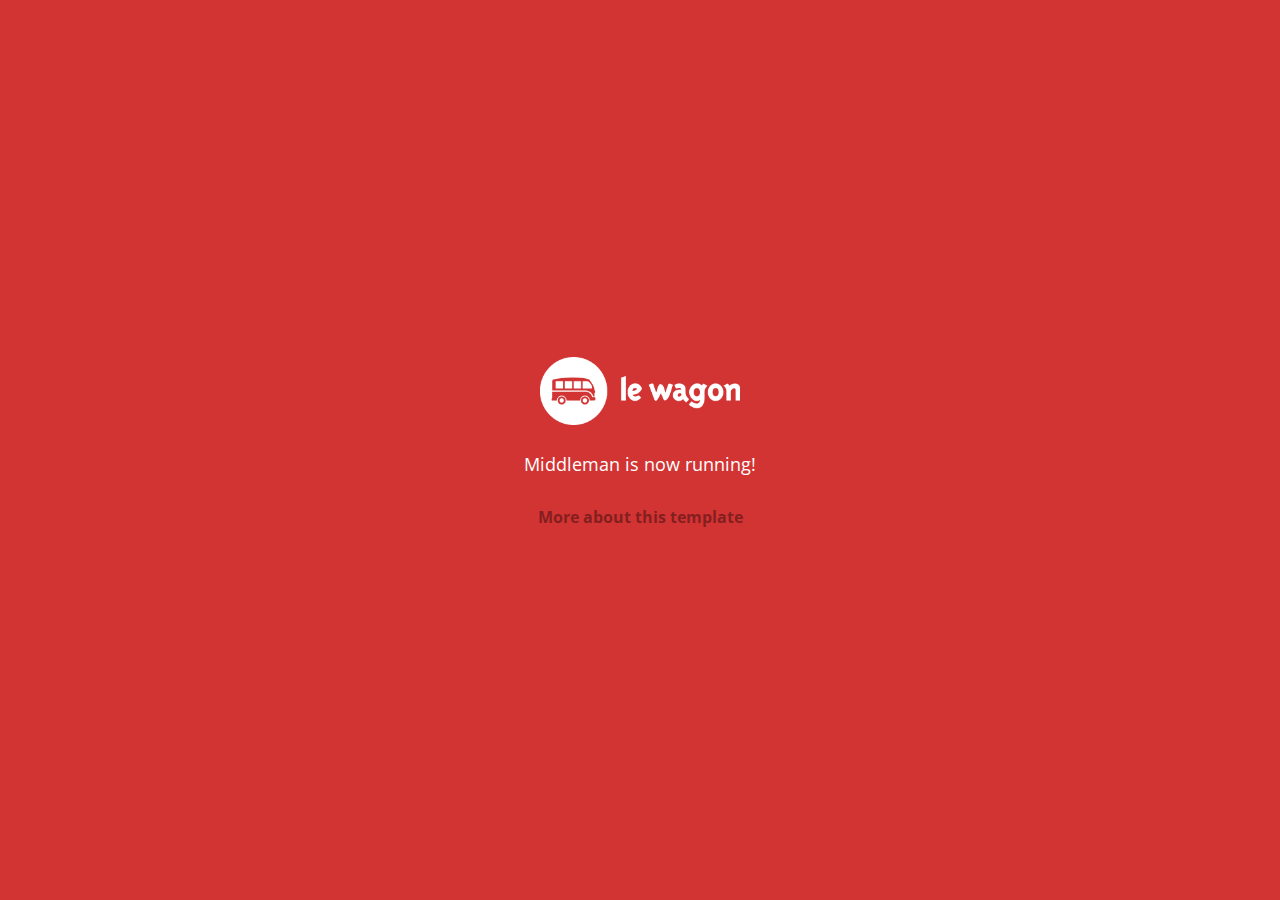
==== index.html @ 1fe657d8 "Automated commit at 2017-10-30 09:53:56 UTC by middleman-deploy 2.0.0-alpha" ====
<!doctype html>
<html>
  <head>
    <meta charset="utf-8">
    <meta http-equiv="x-ua-compatible" content="ie=edge">
    <meta name="viewport"
          content="width=device-width, initial-scale=1, shrink-to-fit=no">
    <!-- Use the title from a page's frontmatter if it has one -->
    <title>Le Wagon - Middleman</title>
    <link href="stylesheets/application-3c48b980.css" rel="stylesheet" />
    <script src="javascripts/application-93de88c9.js"></script>
    <link href="images/favicon-f15af148.png" rel="icon" type="image/png" />
  </head>
  <body>
    <div id="home">
  <div class="home-content">
    <img src="images/logo-acc9c0ec.png" width="200" alt="Logo" />
    <p>
      Middleman is now running!
    </p>
    <p class="about">
      <a href="about.html">More about this template</a>
    </p>
  </div>
</div>

  </body>
</html>
---- stylesheets/application-3c48b980.css ----
@import url("https://fonts.googleapis.com/css?family=Open+Sans:400,300,700|Raleway:400,100,300,700,500");/*!
 * Bootstrap v3.3.7 (http://getbootstrap.com)
 * Copyright 2011-2016 Twitter, Inc.
 * Licensed under MIT (https://github.com/twbs/bootstrap/blob/master/LICENSE)
 *//*! normalize.css v3.0.3 | MIT License | github.com/necolas/normalize.css */html{font-family:sans-serif;-ms-text-size-adjust:100%;-webkit-text-size-adjust:100%}body{margin:0}article,aside,details,figcaption,figure,footer,header,hgroup,main,menu,nav,section,summary{display:block}audio,canvas,progress,video{display:inline-block;vertical-align:baseline}audio:not([controls]){display:none;height:0}[hidden],template{display:none}a{background-color:transparent}a:active,a:hover{outline:0}abbr[title]{border-bottom:1px dotted}b,strong{font-weight:bold}dfn{font-style:italic}h1{font-size:2em;margin:0.67em 0}mark{background:#ff0;color:#000}small{font-size:80%}sub,sup{font-size:75%;line-height:0;position:relative;vertical-align:baseline}sup{top:-0.5em}sub{bottom:-0.25em}img{border:0}svg:not(:root){overflow:hidden}figure{margin:1em 40px}hr{-webkit-box-sizing:content-box;box-sizing:content-box;height:0}pre{overflow:auto}code,kbd,pre,samp{font-family:monospace, monospace;font-size:1em}button,input,optgroup,select,textarea{color:inherit;font:inherit;margin:0}button{overflow:visible}button,select{text-transform:none}button,html input[type="button"],input[type="reset"],input[type="submit"]{-webkit-appearance:button;cursor:pointer}button[disabled],html input[disabled]{cursor:default}button::-moz-focus-inner,input::-moz-focus-inner{border:0;padding:0}input{line-height:normal}input[type="checkbox"],input[type="radio"]{-webkit-box-sizing:border-box;box-sizing:border-box;padding:0}input[type="number"]::-webkit-inner-spin-button,input[type="number"]::-webkit-outer-spin-button{height:auto}input[type="search"]{-webkit-appearance:textfield;-webkit-box-sizing:content-box;box-sizing:content-box}input[type="search"]::-webkit-search-cancel-button,input[type="search"]::-webkit-search-decoration{-webkit-appearance:none}fieldset{border:1px solid #c0c0c0;margin:0 2px;padding:0.35em 0.625em 0.75em}legend{border:0;padding:0}textarea{overflow:auto}optgroup{font-weight:bold}table{border-collapse:collapse;border-spacing:0}td,th{padding:0}/*! Source: https://github.com/h5bp/html5-boilerplate/blob/master/src/css/main.css */@media print{*,*:before,*:after{background:transparent !important;color:#000 !important;-webkit-box-shadow:none !important;box-shadow:none !important;text-shadow:none !important}a,a:visited{text-decoration:underline}a[href]:after{content:" (" attr(href) ")"}abbr[title]:after{content:" (" attr(title) ")"}a[href^="#"]:after,a[href^="javascript:"]:after{content:""}pre,blockquote{border:1px solid #999;page-break-inside:avoid}thead{display:table-header-group}tr,img{page-break-inside:avoid}img{max-width:100% !important}p,h2,h3{orphans:3;widows:3}h2,h3{page-break-after:avoid}.navbar{display:none}.btn>.caret,.dropup>.btn>.caret{border-top-color:#000 !important}.label{border:1px solid #000}.table{border-collapse:collapse !important}.table td,.table th{background-color:#fff !important}.table-bordered th,.table-bordered td{border:1px solid #ddd !important}}@font-face{font-family:'Glyphicons Halflings';src:url("../assets/bootstrap/glyphicons-halflings-regular-86b6f62b.eot");src:url("../assets/bootstrap/glyphicons-halflings-regular-86b6f62b.eot?#iefix") format("embedded-opentype"),url("../assets/bootstrap/glyphicons-halflings-regular-ca35b697.woff2") format("woff2"),url("../assets/bootstrap/glyphicons-halflings-regular-278e49a8.woff") format("woff"),url("../assets/bootstrap/glyphicons-halflings-regular-44bc1850.ttf") format("truetype"),url("../assets/bootstrap/glyphicons-halflings-regular-de51a849.svg#glyphicons_halflingsregular") format("svg")}.glyphicon{position:relative;top:1px;display:inline-block;font-family:'Glyphicons Halflings';font-style:normal;font-weight:normal;line-height:1;-webkit-font-smoothing:antialiased;-moz-osx-font-smoothing:grayscale}.glyphicon-asterisk:before{content:"\002a"}.glyphicon-plus:before{content:"\002b"}.glyphicon-euro:before,.glyphicon-eur:before{content:"\20ac"}.glyphicon-minus:before{content:"\2212"}.glyphicon-cloud:before{content:"\2601"}.glyphicon-envelope:before{content:"\2709"}.glyphicon-pencil:before{content:"\270f"}.glyphicon-glass:before{content:"\e001"}.glyphicon-music:before{content:"\e002"}.glyphicon-search:before{content:"\e003"}.glyphicon-heart:before{content:"\e005"}.glyphicon-star:before{content:"\e006"}.glyphicon-star-empty:before{content:"\e007"}.glyphicon-user:before{content:"\e008"}.glyphicon-film:before{content:"\e009"}.glyphicon-th-large:before{content:"\e010"}.glyphicon-th:before{content:"\e011"}.glyphicon-th-list:before{content:"\e012"}.glyphicon-ok:before{content:"\e013"}.glyphicon-remove:before{content:"\e014"}.glyphicon-zoom-in:before{content:"\e015"}.glyphicon-zoom-out:before{content:"\e016"}.glyphicon-off:before{content:"\e017"}.glyphicon-signal:before{content:"\e018"}.glyphicon-cog:before{content:"\e019"}.glyphicon-trash:before{content:"\e020"}.glyphicon-home:before{content:"\e021"}.glyphicon-file:before{content:"\e022"}.glyphicon-time:before{content:"\e023"}.glyphicon-road:before{content:"\e024"}.glyphicon-download-alt:before{content:"\e025"}.glyphicon-download:before{content:"\e026"}.glyphicon-upload:before{content:"\e027"}.glyphicon-inbox:before{content:"\e028"}.glyphicon-play-circle:before{content:"\e029"}.glyphicon-repeat:before{content:"\e030"}.glyphicon-refresh:before{content:"\e031"}.glyphicon-list-alt:before{content:"\e032"}.glyphicon-lock:before{content:"\e033"}.glyphicon-flag:before{content:"\e034"}.glyphicon-headphones:before{content:"\e035"}.glyphicon-volume-off:before{content:"\e036"}.glyphicon-volume-down:before{content:"\e037"}.glyphicon-volume-up:before{content:"\e038"}.glyphicon-qrcode:before{content:"\e039"}.glyphicon-barcode:before{content:"\e040"}.glyphicon-tag:before{content:"\e041"}.glyphicon-tags:before{content:"\e042"}.glyphicon-book:before{content:"\e043"}.glyphicon-bookmark:before{content:"\e044"}.glyphicon-print:before{content:"\e045"}.glyphicon-camera:before{content:"\e046"}.glyphicon-font:before{content:"\e047"}.glyphicon-bold:before{content:"\e048"}.glyphicon-italic:before{content:"\e049"}.glyphicon-text-height:before{content:"\e050"}.glyphicon-text-width:before{content:"\e051"}.glyphicon-align-left:before{content:"\e052"}.glyphicon-align-center:before{content:"\e053"}.glyphicon-align-right:before{content:"\e054"}.glyphicon-align-justify:before{content:"\e055"}.glyphicon-list:before{content:"\e056"}.glyphicon-indent-left:before{content:"\e057"}.glyphicon-indent-right:before{content:"\e058"}.glyphicon-facetime-video:before{content:"\e059"}.glyphicon-picture:before{content:"\e060"}.glyphicon-map-marker:before{content:"\e062"}.glyphicon-adjust:before{content:"\e063"}.glyphicon-tint:before{content:"\e064"}.glyphicon-edit:before{content:"\e065"}.glyphicon-share:before{content:"\e066"}.glyphicon-check:before{content:"\e067"}.glyphicon-move:before{content:"\e068"}.glyphicon-step-backward:before{content:"\e069"}.glyphicon-fast-backward:before{content:"\e070"}.glyphicon-backward:before{content:"\e071"}.glyphicon-play:before{content:"\e072"}.glyphicon-pause:before{content:"\e073"}.glyphicon-stop:before{content:"\e074"}.glyphicon-forward:before{content:"\e075"}.glyphicon-fast-forward:before{content:"\e076"}.glyphicon-step-forward:before{content:"\e077"}.glyphicon-eject:before{content:"\e078"}.glyphicon-chevron-left:before{content:"\e079"}.glyphicon-chevron-right:before{content:"\e080"}.glyphicon-plus-sign:before{content:"\e081"}.glyphicon-minus-sign:before{content:"\e082"}.glyphicon-remove-sign:before{content:"\e083"}.glyphicon-ok-sign:before{content:"\e084"}.glyphicon-question-sign:before{content:"\e085"}.glyphicon-info-sign:before{content:"\e086"}.glyphicon-screenshot:before{content:"\e087"}.glyphicon-remove-circle:before{content:"\e088"}.glyphicon-ok-circle:before{content:"\e089"}.glyphicon-ban-circle:before{content:"\e090"}.glyphicon-arrow-left:before{content:"\e091"}.glyphicon-arrow-right:before{content:"\e092"}.glyphicon-arrow-up:before{content:"\e093"}.glyphicon-arrow-down:before{content:"\e094"}.glyphicon-share-alt:before{content:"\e095"}.glyphicon-resize-full:before{content:"\e096"}.glyphicon-resize-small:before{content:"\e097"}.glyphicon-exclamation-sign:before{content:"\e101"}.glyphicon-gift:before{content:"\e102"}.glyphicon-leaf:before{content:"\e103"}.glyphicon-fire:before{content:"\e104"}.glyphicon-eye-open:before{content:"\e105"}.glyphicon-eye-close:before{content:"\e106"}.glyphicon-warning-sign:before{content:"\e107"}.glyphicon-plane:before{content:"\e108"}.glyphicon-calendar:before{content:"\e109"}.glyphicon-random:before{content:"\e110"}.glyphicon-comment:before{content:"\e111"}.glyphicon-magnet:before{content:"\e112"}.glyphicon-chevron-up:before{content:"\e113"}.glyphicon-chevron-down:before{content:"\e114"}.glyphicon-retweet:before{content:"\e115"}.glyphicon-shopping-cart:before{content:"\e116"}.glyphicon-folder-close:before{content:"\e117"}.glyphicon-folder-open:before{content:"\e118"}.glyphicon-resize-vertical:before{content:"\e119"}.glyphicon-resize-horizontal:before{content:"\e120"}.glyphicon-hdd:before{content:"\e121"}.glyphicon-bullhorn:before{content:"\e122"}.glyphicon-bell:before{content:"\e123"}.glyphicon-certificate:before{content:"\e124"}.glyphicon-thumbs-up:before{content:"\e125"}.glyphicon-thumbs-down:before{content:"\e126"}.glyphicon-hand-right:before{content:"\e127"}.glyphicon-hand-left:before{content:"\e128"}.glyphicon-hand-up:before{content:"\e129"}.glyphicon-hand-down:before{content:"\e130"}.glyphicon-circle-arrow-right:before{content:"\e131"}.glyphicon-circle-arrow-left:before{content:"\e132"}.glyphicon-circle-arrow-up:before{content:"\e133"}.glyphicon-circle-arrow-down:before{content:"\e134"}.glyphicon-globe:before{content:"\e135"}.glyphicon-wrench:before{content:"\e136"}.glyphicon-tasks:before{content:"\e137"}.glyphicon-filter:before{content:"\e138"}.glyphicon-briefcase:before{content:"\e139"}.glyphicon-fullscreen:before{content:"\e140"}.glyphicon-dashboard:before{content:"\e141"}.glyphicon-paperclip:before{content:"\e142"}.glyphicon-heart-empty:before{content:"\e143"}.glyphicon-link:before{content:"\e144"}.glyphicon-phone:before{content:"\e145"}.glyphicon-pushpin:before{content:"\e146"}.glyphicon-usd:before{content:"\e148"}.glyphicon-gbp:before{content:"\e149"}.glyphicon-sort:before{content:"\e150"}.glyphicon-sort-by-alphabet:before{content:"\e151"}.glyphicon-sort-by-alphabet-alt:before{content:"\e152"}.glyphicon-sort-by-order:before{content:"\e153"}.glyphicon-sort-by-order-alt:before{content:"\e154"}.glyphicon-sort-by-attributes:before{content:"\e155"}.glyphicon-sort-by-attributes-alt:before{content:"\e156"}.glyphicon-unchecked:before{content:"\e157"}.glyphicon-expand:before{content:"\e158"}.glyphicon-collapse-down:before{content:"\e159"}.glyphicon-collapse-up:before{content:"\e160"}.glyphicon-log-in:before{content:"\e161"}.glyphicon-flash:before{content:"\e162"}.glyphicon-log-out:before{content:"\e163"}.glyphicon-new-window:before{content:"\e164"}.glyphicon-record:before{content:"\e165"}.glyphicon-save:before{content:"\e166"}.glyphicon-open:before{content:"\e167"}.glyphicon-saved:before{content:"\e168"}.glyphicon-import:before{content:"\e169"}.glyphicon-export:before{content:"\e170"}.glyphicon-send:before{content:"\e171"}.glyphicon-floppy-disk:before{content:"\e172"}.glyphicon-floppy-saved:before{content:"\e173"}.glyphicon-floppy-remove:before{content:"\e174"}.glyphicon-floppy-save:before{content:"\e175"}.glyphicon-floppy-open:before{content:"\e176"}.glyphicon-credit-card:before{content:"\e177"}.glyphicon-transfer:before{content:"\e178"}.glyphicon-cutlery:before{content:"\e179"}.glyphicon-header:before{content:"\e180"}.glyphicon-compressed:before{content:"\e181"}.glyphicon-earphone:before{content:"\e182"}.glyphicon-phone-alt:before{content:"\e183"}.glyphicon-tower:before{content:"\e184"}.glyphicon-stats:before{content:"\e185"}.glyphicon-sd-video:before{content:"\e186"}.glyphicon-hd-video:before{content:"\e187"}.glyphicon-subtitles:before{content:"\e188"}.glyphicon-sound-stereo:before{content:"\e189"}.glyphicon-sound-dolby:before{content:"\e190"}.glyphicon-sound-5-1:before{content:"\e191"}.glyphicon-sound-6-1:before{content:"\e192"}.glyphicon-sound-7-1:before{content:"\e193"}.glyphicon-copyright-mark:before{content:"\e194"}.glyphicon-registration-mark:before{content:"\e195"}.glyphicon-cloud-download:before{content:"\e197"}.glyphicon-cloud-upload:before{content:"\e198"}.glyphicon-tree-conifer:before{content:"\e199"}.glyphicon-tree-deciduous:before{content:"\e200"}.glyphicon-cd:before{content:"\e201"}.glyphicon-save-file:before{content:"\e202"}.glyphicon-open-file:before{content:"\e203"}.glyphicon-level-up:before{content:"\e204"}.glyphicon-copy:before{content:"\e205"}.glyphicon-paste:before{content:"\e206"}.glyphicon-alert:before{content:"\e209"}.glyphicon-equalizer:before{content:"\e210"}.glyphicon-king:before{content:"\e211"}.glyphicon-queen:before{content:"\e212"}.glyphicon-pawn:before{content:"\e213"}.glyphicon-bishop:before{content:"\e214"}.glyphicon-knight:before{content:"\e215"}.glyphicon-baby-formula:before{content:"\e216"}.glyphicon-tent:before{content:"\26fa"}.glyphicon-blackboard:before{content:"\e218"}.glyphicon-bed:before{content:"\e219"}.glyphicon-apple:before{content:"\f8ff"}.glyphicon-erase:before{content:"\e221"}.glyphicon-hourglass:before{content:"\231b"}.glyphicon-lamp:before{content:"\e223"}.glyphicon-duplicate:before{content:"\e224"}.glyphicon-piggy-bank:before{content:"\e225"}.glyphicon-scissors:before{content:"\e226"}.glyphicon-bitcoin:before{content:"\e227"}.glyphicon-btc:before{content:"\e227"}.glyphicon-xbt:before{content:"\e227"}.glyphicon-yen:before{content:"\00a5"}.glyphicon-jpy:before{content:"\00a5"}.glyphicon-ruble:before{content:"\20bd"}.glyphicon-rub:before{content:"\20bd"}.glyphicon-scale:before{content:"\e230"}.glyphicon-ice-lolly:before{content:"\e231"}.glyphicon-ice-lolly-tasted:before{content:"\e232"}.glyphicon-education:before{content:"\e233"}.glyphicon-option-horizontal:before{content:"\e234"}.glyphicon-option-vertical:before{content:"\e235"}.glyphicon-menu-hamburger:before{content:"\e236"}.glyphicon-modal-window:before{content:"\e237"}.glyphicon-oil:before{content:"\e238"}.glyphicon-grain:before{content:"\e239"}.glyphicon-sunglasses:before{content:"\e240"}.glyphicon-text-size:before{content:"\e241"}.glyphicon-text-color:before{content:"\e242"}.glyphicon-text-background:before{content:"\e243"}.glyphicon-object-align-top:before{content:"\e244"}.glyphicon-object-align-bottom:before{content:"\e245"}.glyphicon-object-align-horizontal:before{content:"\e246"}.glyphicon-object-align-left:before{content:"\e247"}.glyphicon-object-align-vertical:before{content:"\e248"}.glyphicon-object-align-right:before{content:"\e249"}.glyphicon-triangle-right:before{content:"\e250"}.glyphicon-triangle-left:before{content:"\e251"}.glyphicon-triangle-bottom:before{content:"\e252"}.glyphicon-triangle-top:before{content:"\e253"}.glyphicon-console:before{content:"\e254"}.glyphicon-superscript:before{content:"\e255"}.glyphicon-subscript:before{content:"\e256"}.glyphicon-menu-left:before{content:"\e257"}.glyphicon-menu-right:before{content:"\e258"}.glyphicon-menu-down:before{content:"\e259"}.glyphicon-menu-up:before{content:"\e260"}*{-webkit-box-sizing:border-box;box-sizing:border-box}*:before,*:after{-webkit-box-sizing:border-box;box-sizing:border-box}html{font-size:10px;-webkit-tap-highlight-color:transparent}body{font-family:"Open Sans", "Helvetica", "sans-serif";font-size:18px;line-height:1.42857143;color:#333333;background-color:#F4F4F4}input,button,select,textarea{font-family:inherit;font-size:inherit;line-height:inherit}a{color:#469AE0;text-decoration:none}a:hover,a:focus{color:#1f74ba;text-decoration:underline}a:focus{outline:5px auto -webkit-focus-ring-color;outline-offset:-2px}figure{margin:0}img{vertical-align:middle}.img-responsive{display:block;max-width:100%;height:auto}.img-rounded{border-radius:2px}.img-thumbnail{padding:4px;line-height:1.42857143;background-color:#F4F4F4;border:1px solid #ddd;border-radius:2px;-webkit-transition:all 0.2s ease-in-out;transition:all 0.2s ease-in-out;display:inline-block;max-width:100%;height:auto}.img-circle{border-radius:50%}hr{margin-top:25px;margin-bottom:25px;border:0;border-top:1px solid #eeeeee}.sr-only{position:absolute;width:1px;height:1px;margin:-1px;padding:0;overflow:hidden;clip:rect(0, 0, 0, 0);border:0}.sr-only-focusable:active,.sr-only-focusable:focus{position:static;width:auto;height:auto;margin:0;overflow:visible;clip:auto}[role="button"]{cursor:pointer}h1,h2,h3,h4,h5,h6,.h1,.h2,.h3,.h4,.h5,.h6{font-family:"Raleway", "Helvetica", "sans-serif";font-weight:500;line-height:1.1;color:inherit}h1 small,h1 .small,h2 small,h2 .small,h3 small,h3 .small,h4 small,h4 .small,h5 small,h5 .small,h6 small,h6 .small,.h1 small,.h1 .small,.h2 small,.h2 .small,.h3 small,.h3 .small,.h4 small,.h4 .small,.h5 small,.h5 .small,.h6 small,.h6 .small{font-weight:normal;line-height:1;color:#777777}h1,.h1,h2,.h2,h3,.h3{margin-top:25px;margin-bottom:12.5px}h1 small,h1 .small,.h1 small,.h1 .small,h2 small,h2 .small,.h2 small,.h2 .small,h3 small,h3 .small,.h3 small,.h3 .small{font-size:65%}h4,.h4,h5,.h5,h6,.h6{margin-top:12.5px;margin-bottom:12.5px}h4 small,h4 .small,.h4 small,.h4 .small,h5 small,h5 .small,.h5 small,.h5 .small,h6 small,h6 .small,.h6 small,.h6 .small{font-size:75%}h1,.h1{font-size:46px}h2,.h2{font-size:38px}h3,.h3{font-size:31px}h4,.h4{font-size:23px}h5,.h5{font-size:18px}h6,.h6{font-size:16px}p{margin:0 0 12.5px}.lead{margin-bottom:25px;font-size:20px;font-weight:300;line-height:1.4}@media (min-width: 768px){.lead{font-size:27px}}small,.small{font-size:88%}mark,.mark{background-color:#fcf8e3;padding:.2em}.text-left{text-align:left}.text-right{text-align:right}.text-center{text-align:center}.text-justify{text-align:justify}.text-nowrap{white-space:nowrap}.text-lowercase{text-transform:lowercase}.text-uppercase,.initialism{text-transform:uppercase}.text-capitalize{text-transform:capitalize}.text-muted{color:#777777}.text-primary{color:#469AE0}a.text-primary:hover,a.text-primary:focus{color:#2381d0}.text-success{color:#3c763d}a.text-success:hover,a.text-success:focus{color:#2b542c}.text-info{color:#31708f}a.text-info:hover,a.text-info:focus{color:#245269}.text-warning{color:#8a6d3b}a.text-warning:hover,a.text-warning:focus{color:#66512c}.text-danger{color:#a94442}a.text-danger:hover,a.text-danger:focus{color:#843534}.bg-primary{color:#fff}.bg-primary{background-color:#469AE0}a.bg-primary:hover,a.bg-primary:focus{background-color:#2381d0}.bg-success{background-color:#dff0d8}a.bg-success:hover,a.bg-success:focus{background-color:#c1e2b3}.bg-info{background-color:#d9edf7}a.bg-info:hover,a.bg-info:focus{background-color:#afd9ee}.bg-warning{background-color:#fcf8e3}a.bg-warning:hover,a.bg-warning:focus{background-color:#f7ecb5}.bg-danger{background-color:#f2dede}a.bg-danger:hover,a.bg-danger:focus{background-color:#e4b9b9}.page-header{padding-bottom:11.5px;margin:50px 0 25px;border-bottom:1px solid #eeeeee}ul,ol{margin-top:0;margin-bottom:12.5px}ul ul,ul ol,ol ul,ol ol{margin-bottom:0}.list-unstyled{padding-left:0;list-style:none}.list-inline{padding-left:0;list-style:none;margin-left:-5px}.list-inline>li{display:inline-block;padding-left:5px;padding-right:5px}dl{margin-top:0;margin-bottom:25px}dt,dd{line-height:1.42857143}dt{font-weight:bold}dd{margin-left:0}.dl-horizontal dd:before,.dl-horizontal dd:after{content:" ";display:table}.dl-horizontal dd:after{clear:both}@media (min-width: 768px){.dl-horizontal dt{float:left;width:160px;clear:left;text-align:right;overflow:hidden;text-overflow:ellipsis;white-space:nowrap}.dl-horizontal dd{margin-left:180px}}abbr[title],abbr[data-original-title]{cursor:help;border-bottom:1px dotted #777777}.initialism{font-size:90%}blockquote{padding:12.5px 25px;margin:0 0 25px;font-size:22.5px;border-left:5px solid #eeeeee}blockquote p:last-child,blockquote ul:last-child,blockquote ol:last-child{margin-bottom:0}blockquote footer,blockquote small,blockquote .small{display:block;font-size:80%;line-height:1.42857143;color:#777777}blockquote footer:before,blockquote small:before,blockquote .small:before{content:'\2014 \00A0'}.blockquote-reverse,blockquote.pull-right{padding-right:15px;padding-left:0;border-right:5px solid #eeeeee;border-left:0;text-align:right}.blockquote-reverse footer:before,.blockquote-reverse small:before,.blockquote-reverse .small:before,blockquote.pull-right footer:before,blockquote.pull-right small:before,blockquote.pull-right .small:before{content:''}.blockquote-reverse footer:after,.blockquote-reverse small:after,.blockquote-reverse .small:after,blockquote.pull-right footer:after,blockquote.pull-right small:after,blockquote.pull-right .small:after{content:'\00A0 \2014'}address{margin-bottom:25px;font-style:normal;line-height:1.42857143}code,kbd,pre,samp{font-family:Menlo, Monaco, Consolas, "Courier New", monospace}code{padding:2px 4px;font-size:90%;color:#c7254e;background-color:#f9f2f4;border-radius:2px}kbd{padding:2px 4px;font-size:90%;color:#fff;background-color:#333;border-radius:2px;-webkit-box-shadow:inset 0 -1px 0 rgba(0,0,0,0.25);box-shadow:inset 0 -1px 0 rgba(0,0,0,0.25)}kbd kbd{padding:0;font-size:100%;font-weight:bold;-webkit-box-shadow:none;box-shadow:none}pre{display:block;padding:12px;margin:0 0 12.5px;font-size:17px;line-height:1.42857143;word-break:break-all;word-wrap:break-word;color:#333333;background-color:#f5f5f5;border:1px solid #ccc;border-radius:2px}pre code{padding:0;font-size:inherit;color:inherit;white-space:pre-wrap;background-color:transparent;border-radius:0}.pre-scrollable{max-height:340px;overflow-y:scroll}.container{margin-right:auto;margin-left:auto;padding-left:15px;padding-right:15px}.container:before,.container:after{content:" ";display:table}.container:after{clear:both}@media (min-width: 768px){.container{width:750px}}@media (min-width: 992px){.container{width:970px}}@media (min-width: 1200px){.container{width:1170px}}.container-fluid{margin-right:auto;margin-left:auto;padding-left:15px;padding-right:15px}.container-fluid:before,.container-fluid:after{content:" ";display:table}.container-fluid:after{clear:both}.row{margin-left:-15px;margin-right:-15px}.row:before,.row:after{content:" ";display:table}.row:after{clear:both}.col-xs-1,.col-sm-1,.col-md-1,.col-lg-1,.col-xs-2,.col-sm-2,.col-md-2,.col-lg-2,.col-xs-3,.col-sm-3,.col-md-3,.col-lg-3,.col-xs-4,.col-sm-4,.col-md-4,.col-lg-4,.col-xs-5,.col-sm-5,.col-md-5,.col-lg-5,.col-xs-6,.col-sm-6,.col-md-6,.col-lg-6,.col-xs-7,.col-sm-7,.col-md-7,.col-lg-7,.col-xs-8,.col-sm-8,.col-md-8,.col-lg-8,.col-xs-9,.col-sm-9,.col-md-9,.col-lg-9,.col-xs-10,.col-sm-10,.col-md-10,.col-lg-10,.col-xs-11,.col-sm-11,.col-md-11,.col-lg-11,.col-xs-12,.col-sm-12,.col-md-12,.col-lg-12{position:relative;min-height:1px;padding-left:15px;padding-right:15px}.col-xs-1,.col-xs-2,.col-xs-3,.col-xs-4,.col-xs-5,.col-xs-6,.col-xs-7,.col-xs-8,.col-xs-9,.col-xs-10,.col-xs-11,.col-xs-12{float:left}.col-xs-1{width:8.33333333%}.col-xs-2{width:16.66666667%}.col-xs-3{width:25%}.col-xs-4{width:33.33333333%}.col-xs-5{width:41.66666667%}.col-xs-6{width:50%}.col-xs-7{width:58.33333333%}.col-xs-8{width:66.66666667%}.col-xs-9{width:75%}.col-xs-10{width:83.33333333%}.col-xs-11{width:91.66666667%}.col-xs-12{width:100%}.col-xs-pull-0{right:auto}.col-xs-pull-1{right:8.33333333%}.col-xs-pull-2{right:16.66666667%}.col-xs-pull-3{right:25%}.col-xs-pull-4{right:33.33333333%}.col-xs-pull-5{right:41.66666667%}.col-xs-pull-6{right:50%}.col-xs-pull-7{right:58.33333333%}.col-xs-pull-8{right:66.66666667%}.col-xs-pull-9{right:75%}.col-xs-pull-10{right:83.33333333%}.col-xs-pull-11{right:91.66666667%}.col-xs-pull-12{right:100%}.col-xs-push-0{left:auto}.col-xs-push-1{left:8.33333333%}.col-xs-push-2{left:16.66666667%}.col-xs-push-3{left:25%}.col-xs-push-4{left:33.33333333%}.col-xs-push-5{left:41.66666667%}.col-xs-push-6{left:50%}.col-xs-push-7{left:58.33333333%}.col-xs-push-8{left:66.66666667%}.col-xs-push-9{left:75%}.col-xs-push-10{left:83.33333333%}.col-xs-push-11{left:91.66666667%}.col-xs-push-12{left:100%}.col-xs-offset-0{margin-left:0%}.col-xs-offset-1{margin-left:8.33333333%}.col-xs-offset-2{margin-left:16.66666667%}.col-xs-offset-3{margin-left:25%}.col-xs-offset-4{margin-left:33.33333333%}.col-xs-offset-5{margin-left:41.66666667%}.col-xs-offset-6{margin-left:50%}.col-xs-offset-7{margin-left:58.33333333%}.col-xs-offset-8{margin-left:66.66666667%}.col-xs-offset-9{margin-left:75%}.col-xs-offset-10{margin-left:83.33333333%}.col-xs-offset-11{margin-left:91.66666667%}.col-xs-offset-12{margin-left:100%}@media (min-width: 768px){.col-sm-1,.col-sm-2,.col-sm-3,.col-sm-4,.col-sm-5,.col-sm-6,.col-sm-7,.col-sm-8,.col-sm-9,.col-sm-10,.col-sm-11,.col-sm-12{float:left}.col-sm-1{width:8.33333333%}.col-sm-2{width:16.66666667%}.col-sm-3{width:25%}.col-sm-4{width:33.33333333%}.col-sm-5{width:41.66666667%}.col-sm-6{width:50%}.col-sm-7{width:58.33333333%}.col-sm-8{width:66.66666667%}.col-sm-9{width:75%}.col-sm-10{width:83.33333333%}.col-sm-11{width:91.66666667%}.col-sm-12{width:100%}.col-sm-pull-0{right:auto}.col-sm-pull-1{right:8.33333333%}.col-sm-pull-2{right:16.66666667%}.col-sm-pull-3{right:25%}.col-sm-pull-4{right:33.33333333%}.col-sm-pull-5{right:41.66666667%}.col-sm-pull-6{right:50%}.col-sm-pull-7{right:58.33333333%}.col-sm-pull-8{right:66.66666667%}.col-sm-pull-9{right:75%}.col-sm-pull-10{right:83.33333333%}.col-sm-pull-11{right:91.66666667%}.col-sm-pull-12{right:100%}.col-sm-push-0{left:auto}.col-sm-push-1{left:8.33333333%}.col-sm-push-2{left:16.66666667%}.col-sm-push-3{left:25%}.col-sm-push-4{left:33.33333333%}.col-sm-push-5{left:41.66666667%}.col-sm-push-6{left:50%}.col-sm-push-7{left:58.33333333%}.col-sm-push-8{left:66.66666667%}.col-sm-push-9{left:75%}.col-sm-push-10{left:83.33333333%}.col-sm-push-11{left:91.66666667%}.col-sm-push-12{left:100%}.col-sm-offset-0{margin-left:0%}.col-sm-offset-1{margin-left:8.33333333%}.col-sm-offset-2{margin-left:16.66666667%}.col-sm-offset-3{margin-left:25%}.col-sm-offset-4{margin-left:33.33333333%}.col-sm-offset-5{margin-left:41.66666667%}.col-sm-offset-6{margin-left:50%}.col-sm-offset-7{margin-left:58.33333333%}.col-sm-offset-8{margin-left:66.66666667%}.col-sm-offset-9{margin-left:75%}.col-sm-offset-10{margin-left:83.33333333%}.col-sm-offset-11{margin-left:91.66666667%}.col-sm-offset-12{margin-left:100%}}@media (min-width: 992px){.col-md-1,.col-md-2,.col-md-3,.col-md-4,.col-md-5,.col-md-6,.col-md-7,.col-md-8,.col-md-9,.col-md-10,.col-md-11,.col-md-12{float:left}.col-md-1{width:8.33333333%}.col-md-2{width:16.66666667%}.col-md-3{width:25%}.col-md-4{width:33.33333333%}.col-md-5{width:41.66666667%}.col-md-6{width:50%}.col-md-7{width:58.33333333%}.col-md-8{width:66.66666667%}.col-md-9{width:75%}.col-md-10{width:83.33333333%}.col-md-11{width:91.66666667%}.col-md-12{width:100%}.col-md-pull-0{right:auto}.col-md-pull-1{right:8.33333333%}.col-md-pull-2{right:16.66666667%}.col-md-pull-3{right:25%}.col-md-pull-4{right:33.33333333%}.col-md-pull-5{right:41.66666667%}.col-md-pull-6{right:50%}.col-md-pull-7{right:58.33333333%}.col-md-pull-8{right:66.66666667%}.col-md-pull-9{right:75%}.col-md-pull-10{right:83.33333333%}.col-md-pull-11{right:91.66666667%}.col-md-pull-12{right:100%}.col-md-push-0{left:auto}.col-md-push-1{left:8.33333333%}.col-md-push-2{left:16.66666667%}.col-md-push-3{left:25%}.col-md-push-4{left:33.33333333%}.col-md-push-5{left:41.66666667%}.col-md-push-6{left:50%}.col-md-push-7{left:58.33333333%}.col-md-push-8{left:66.66666667%}.col-md-push-9{left:75%}.col-md-push-10{left:83.33333333%}.col-md-push-11{left:91.66666667%}.col-md-push-12{left:100%}.col-md-offset-0{margin-left:0%}.col-md-offset-1{margin-left:8.33333333%}.col-md-offset-2{margin-left:16.66666667%}.col-md-offset-3{margin-left:25%}.col-md-offset-4{margin-left:33.33333333%}.col-md-offset-5{margin-left:41.66666667%}.col-md-offset-6{margin-left:50%}.col-md-offset-7{margin-left:58.33333333%}.col-md-offset-8{margin-left:66.66666667%}.col-md-offset-9{margin-left:75%}.col-md-offset-10{margin-left:83.33333333%}.col-md-offset-11{margin-left:91.66666667%}.col-md-offset-12{margin-left:100%}}@media (min-width: 1200px){.col-lg-1,.col-lg-2,.col-lg-3,.col-lg-4,.col-lg-5,.col-lg-6,.col-lg-7,.col-lg-8,.col-lg-9,.col-lg-10,.col-lg-11,.col-lg-12{float:left}.col-lg-1{width:8.33333333%}.col-lg-2{width:16.66666667%}.col-lg-3{width:25%}.col-lg-4{width:33.33333333%}.col-lg-5{width:41.66666667%}.col-lg-6{width:50%}.col-lg-7{width:58.33333333%}.col-lg-8{width:66.66666667%}.col-lg-9{width:75%}.col-lg-10{width:83.33333333%}.col-lg-11{width:91.66666667%}.col-lg-12{width:100%}.col-lg-pull-0{right:auto}.col-lg-pull-1{right:8.33333333%}.col-lg-pull-2{right:16.66666667%}.col-lg-pull-3{right:25%}.col-lg-pull-4{right:33.33333333%}.col-lg-pull-5{right:41.66666667%}.col-lg-pull-6{right:50%}.col-lg-pull-7{right:58.33333333%}.col-lg-pull-8{right:66.66666667%}.col-lg-pull-9{right:75%}.col-lg-pull-10{right:83.33333333%}.col-lg-pull-11{right:91.66666667%}.col-lg-pull-12{right:100%}.col-lg-push-0{left:auto}.col-lg-push-1{left:8.33333333%}.col-lg-push-2{left:16.66666667%}.col-lg-push-3{left:25%}.col-lg-push-4{left:33.33333333%}.col-lg-push-5{left:41.66666667%}.col-lg-push-6{left:50%}.col-lg-push-7{left:58.33333333%}.col-lg-push-8{left:66.66666667%}.col-lg-push-9{left:75%}.col-lg-push-10{left:83.33333333%}.col-lg-push-11{left:91.66666667%}.col-lg-push-12{left:100%}.col-lg-offset-0{margin-left:0%}.col-lg-offset-1{margin-left:8.33333333%}.col-lg-offset-2{margin-left:16.66666667%}.col-lg-offset-3{margin-left:25%}.col-lg-offset-4{margin-left:33.33333333%}.col-lg-offset-5{margin-left:41.66666667%}.col-lg-offset-6{margin-left:50%}.col-lg-offset-7{margin-left:58.33333333%}.col-lg-offset-8{margin-left:66.66666667%}.col-lg-offset-9{margin-left:75%}.col-lg-offset-10{margin-left:83.33333333%}.col-lg-offset-11{margin-left:91.66666667%}.col-lg-offset-12{margin-left:100%}}table{background-color:transparent}caption{padding-top:8px;padding-bottom:8px;color:#777777;text-align:left}th{text-align:left}.table{width:100%;max-width:100%;margin-bottom:25px}.table>thead>tr>th,.table>thead>tr>td,.table>tbody>tr>th,.table>tbody>tr>td,.table>tfoot>tr>th,.table>tfoot>tr>td{padding:8px;line-height:1.42857143;vertical-align:top;border-top:1px solid #ddd}.table>thead>tr>th{vertical-align:bottom;border-bottom:2px solid #ddd}.table>caption+thead>tr:first-child>th,.table>caption+thead>tr:first-child>td,.table>colgroup+thead>tr:first-child>th,.table>colgroup+thead>tr:first-child>td,.table>thead:first-child>tr:first-child>th,.table>thead:first-child>tr:first-child>td{border-top:0}.table>tbody+tbody{border-top:2px solid #ddd}.table .table{background-color:#F4F4F4}.table-condensed>thead>tr>th,.table-condensed>thead>tr>td,.table-condensed>tbody>tr>th,.table-condensed>tbody>tr>td,.table-condensed>tfoot>tr>th,.table-condensed>tfoot>tr>td{padding:5px}.table-bordered{border:1px solid #ddd}.table-bordered>thead>tr>th,.table-bordered>thead>tr>td,.table-bordered>tbody>tr>th,.table-bordered>tbody>tr>td,.table-bordered>tfoot>tr>th,.table-bordered>tfoot>tr>td{border:1px solid #ddd}.table-bordered>thead>tr>th,.table-bordered>thead>tr>td{border-bottom-width:2px}.table-striped>tbody>tr:nth-of-type(odd){background-color:#f9f9f9}.table-hover>tbody>tr:hover{background-color:#f5f5f5}table col[class*="col-"]{position:static;float:none;display:table-column}table td[class*="col-"],table th[class*="col-"]{position:static;float:none;display:table-cell}.table>thead>tr>td.active,.table>thead>tr>th.active,.table>thead>tr.active>td,.table>thead>tr.active>th,.table>tbody>tr>td.active,.table>tbody>tr>th.active,.table>tbody>tr.active>td,.table>tbody>tr.active>th,.table>tfoot>tr>td.active,.table>tfoot>tr>th.active,.table>tfoot>tr.active>td,.table>tfoot>tr.active>th{background-color:#f5f5f5}.table-hover>tbody>tr>td.active:hover,.table-hover>tbody>tr>th.active:hover,.table-hover>tbody>tr.active:hover>td,.table-hover>tbody>tr:hover>.active,.table-hover>tbody>tr.active:hover>th{background-color:#e8e8e8}.table>thead>tr>td.success,.table>thead>tr>th.success,.table>thead>tr.success>td,.table>thead>tr.success>th,.table>tbody>tr>td.success,.table>tbody>tr>th.success,.table>tbody>tr.success>td,.table>tbody>tr.success>th,.table>tfoot>tr>td.success,.table>tfoot>tr>th.success,.table>tfoot>tr.success>td,.table>tfoot>tr.success>th{background-color:#dff0d8}.table-hover>tbody>tr>td.success:hover,.table-hover>tbody>tr>th.success:hover,.table-hover>tbody>tr.success:hover>td,.table-hover>tbody>tr:hover>.success,.table-hover>tbody>tr.success:hover>th{background-color:#d0e9c6}.table>thead>tr>td.info,.table>thead>tr>th.info,.table>thead>tr.info>td,.table>thead>tr.info>th,.table>tbody>tr>td.info,.table>tbody>tr>th.info,.table>tbody>tr.info>td,.table>tbody>tr.info>th,.table>tfoot>tr>td.info,.table>tfoot>tr>th.info,.table>tfoot>tr.info>td,.table>tfoot>tr.info>th{background-color:#d9edf7}.table-hover>tbody>tr>td.info:hover,.table-hover>tbody>tr>th.info:hover,.table-hover>tbody>tr.info:hover>td,.table-hover>tbody>tr:hover>.info,.table-hover>tbody>tr.info:hover>th{background-color:#c4e3f3}.table>thead>tr>td.warning,.table>thead>tr>th.warning,.table>thead>tr.warning>td,.table>thead>tr.warning>th,.table>tbody>tr>td.warning,.table>tbody>tr>th.warning,.table>tbody>tr.warning>td,.table>tbody>tr.warning>th,.table>tfoot>tr>td.warning,.table>tfoot>tr>th.warning,.table>tfoot>tr.warning>td,.table>tfoot>tr.warning>th{background-color:#fcf8e3}.table-hover>tbody>tr>td.warning:hover,.table-hover>tbody>tr>th.warning:hover,.table-hover>tbody>tr.warning:hover>td,.table-hover>tbody>tr:hover>.warning,.table-hover>tbody>tr.warning:hover>th{background-color:#faf2cc}.table>thead>tr>td.danger,.table>thead>tr>th.danger,.table>thead>tr.danger>td,.table>thead>tr.danger>th,.table>tbody>tr>td.danger,.table>tbody>tr>th.danger,.table>tbody>tr.danger>td,.table>tbody>tr.danger>th,.table>tfoot>tr>td.danger,.table>tfoot>tr>th.danger,.table>tfoot>tr.danger>td,.table>tfoot>tr.danger>th{background-color:#f2dede}.table-hover>tbody>tr>td.danger:hover,.table-hover>tbody>tr>th.danger:hover,.table-hover>tbody>tr.danger:hover>td,.table-hover>tbody>tr:hover>.danger,.table-hover>tbody>tr.danger:hover>th{background-color:#ebcccc}.table-responsive{overflow-x:auto;min-height:0.01%}@media screen and (max-width: 767px){.table-responsive{width:100%;margin-bottom:18.75px;overflow-y:hidden;-ms-overflow-style:-ms-autohiding-scrollbar;border:1px solid #ddd}.table-responsive>.table{margin-bottom:0}.table-responsive>.table>thead>tr>th,.table-responsive>.table>thead>tr>td,.table-responsive>.table>tbody>tr>th,.table-responsive>.table>tbody>tr>td,.table-responsive>.table>tfoot>tr>th,.table-responsive>.table>tfoot>tr>td{white-space:nowrap}.table-responsive>.table-bordered{border:0}.table-responsive>.table-bordered>thead>tr>th:first-child,.table-responsive>.table-bordered>thead>tr>td:first-child,.table-responsive>.table-bordered>tbody>tr>th:first-child,.table-responsive>.table-bordered>tbody>tr>td:first-child,.table-responsive>.table-bordered>tfoot>tr>th:first-child,.table-responsive>.table-bordered>tfoot>tr>td:first-child{border-left:0}.table-responsive>.table-bordered>thead>tr>th:last-child,.table-responsive>.table-bordered>thead>tr>td:last-child,.table-responsive>.table-bordered>tbody>tr>th:last-child,.table-responsive>.table-bordered>tbody>tr>td:last-child,.table-responsive>.table-bordered>tfoot>tr>th:last-child,.table-responsive>.table-bordered>tfoot>tr>td:last-child{border-right:0}.table-responsive>.table-bordered>tbody>tr:last-child>th,.table-responsive>.table-bordered>tbody>tr:last-child>td,.table-responsive>.table-bordered>tfoot>tr:last-child>th,.table-responsive>.table-bordered>tfoot>tr:last-child>td{border-bottom:0}}fieldset{padding:0;margin:0;border:0;min-width:0}legend{display:block;width:100%;padding:0;margin-bottom:25px;font-size:27px;line-height:inherit;color:#333333;border:0;border-bottom:1px solid #e5e5e5}label{display:inline-block;max-width:100%;margin-bottom:5px;font-weight:bold}input[type="search"]{-webkit-box-sizing:border-box;box-sizing:border-box}input[type="radio"],input[type="checkbox"]{margin:4px 0 0;margin-top:1px \9;line-height:normal}input[type="file"]{display:block}input[type="range"]{display:block;width:100%}select[multiple],select[size]{height:auto}input[type="file"]:focus,input[type="radio"]:focus,input[type="checkbox"]:focus{outline:5px auto -webkit-focus-ring-color;outline-offset:-2px}output{display:block;padding-top:7px;font-size:18px;line-height:1.42857143;color:#000000}.form-control{display:block;width:100%;height:39px;padding:6px 12px;font-size:18px;line-height:1.42857143;color:#000000;background-color:#fff;background-image:none;border:1px solid #ccc;border-radius:2px;-webkit-box-shadow:inset 0 1px 1px rgba(0,0,0,0.075);box-shadow:inset 0 1px 1px rgba(0,0,0,0.075);-webkit-transition:border-color ease-in-out 0.15s, box-shadow ease-in-out 0.15s;-webkit-transition:border-color ease-in-out 0.15s, -webkit-box-shadow ease-in-out 0.15s;transition:border-color ease-in-out 0.15s, -webkit-box-shadow ease-in-out 0.15s;transition:border-color ease-in-out 0.15s, box-shadow ease-in-out 0.15s;transition:border-color ease-in-out 0.15s, box-shadow ease-in-out 0.15s, -webkit-box-shadow ease-in-out 0.15s}.form-control:focus{border-color:#66afe9;outline:0;-webkit-box-shadow:inset 0 1px 1px rgba(0,0,0,0.075),0 0 8px rgba(102,175,233,0.6);box-shadow:inset 0 1px 1px rgba(0,0,0,0.075),0 0 8px rgba(102,175,233,0.6)}.form-control::-moz-placeholder{color:#999;opacity:1}.form-control:-ms-input-placeholder{color:#999}.form-control::-webkit-input-placeholder{color:#999}.form-control::-ms-expand{border:0;background-color:transparent}.form-control[disabled],.form-control[readonly],fieldset[disabled] .form-control{background-color:#eeeeee;opacity:1}.form-control[disabled],fieldset[disabled] .form-control{cursor:not-allowed}textarea.form-control{height:auto}input[type="search"]{-webkit-appearance:none}@media screen and (-webkit-min-device-pixel-ratio: 0){input[type="date"].form-control,input[type="time"].form-control,input[type="datetime-local"].form-control,input[type="month"].form-control{line-height:39px}input[type="date"].input-sm,.input-group-sm>input[type="date"].form-control,.input-group-sm>input[type="date"].input-group-addon,.input-group-sm>.input-group-btn>input[type="date"].btn,.input-group-sm input[type="date"],input[type="time"].input-sm,.input-group-sm>input[type="time"].form-control,.input-group-sm>input[type="time"].input-group-addon,.input-group-sm>.input-group-btn>input[type="time"].btn,.input-group-sm input[type="time"],input[type="datetime-local"].input-sm,.input-group-sm>input[type="datetime-local"].form-control,.input-group-sm>input[type="datetime-local"].input-group-addon,.input-group-sm>.input-group-btn>input[type="datetime-local"].btn,.input-group-sm input[type="datetime-local"],input[type="month"].input-sm,.input-group-sm>input[type="month"].form-control,.input-group-sm>input[type="month"].input-group-addon,.input-group-sm>.input-group-btn>input[type="month"].btn,.input-group-sm input[type="month"]{line-height:36px}input[type="date"].input-lg,.input-group-lg>input[type="date"].form-control,.input-group-lg>input[type="date"].input-group-addon,.input-group-lg>.input-group-btn>input[type="date"].btn,.input-group-lg input[type="date"],input[type="time"].input-lg,.input-group-lg>input[type="time"].form-control,.input-group-lg>input[type="time"].input-group-addon,.input-group-lg>.input-group-btn>input[type="time"].btn,.input-group-lg input[type="time"],input[type="datetime-local"].input-lg,.input-group-lg>input[type="datetime-local"].form-control,.input-group-lg>input[type="datetime-local"].input-group-addon,.input-group-lg>.input-group-btn>input[type="datetime-local"].btn,.input-group-lg input[type="datetime-local"],input[type="month"].input-lg,.input-group-lg>input[type="month"].form-control,.input-group-lg>input[type="month"].input-group-addon,.input-group-lg>.input-group-btn>input[type="month"].btn,.input-group-lg input[type="month"]{line-height:53px}}.form-group{margin-bottom:15px}.radio,.checkbox{position:relative;display:block;margin-top:10px;margin-bottom:10px}.radio label,.checkbox label{min-height:25px;padding-left:20px;margin-bottom:0;font-weight:normal;cursor:pointer}.radio input[type="radio"],.radio-inline input[type="radio"],.checkbox input[type="checkbox"],.checkbox-inline input[type="checkbox"]{position:absolute;margin-left:-20px;margin-top:4px \9}.radio+.radio,.checkbox+.checkbox{margin-top:-5px}.radio-inline,.checkbox-inline{position:relative;display:inline-block;padding-left:20px;margin-bottom:0;vertical-align:middle;font-weight:normal;cursor:pointer}.radio-inline+.radio-inline,.checkbox-inline+.checkbox-inline{margin-top:0;margin-left:10px}input[type="radio"][disabled],input[type="radio"].disabled,fieldset[disabled] input[type="radio"],input[type="checkbox"][disabled],input[type="checkbox"].disabled,fieldset[disabled] input[type="checkbox"]{cursor:not-allowed}.radio-inline.disabled,fieldset[disabled] .radio-inline,.checkbox-inline.disabled,fieldset[disabled] .checkbox-inline{cursor:not-allowed}.radio.disabled label,fieldset[disabled] .radio label,.checkbox.disabled label,fieldset[disabled] .checkbox label{cursor:not-allowed}.form-control-static{padding-top:7px;padding-bottom:7px;margin-bottom:0;min-height:43px}.form-control-static.input-lg,.input-group-lg>.form-control-static.form-control,.input-group-lg>.form-control-static.input-group-addon,.input-group-lg>.input-group-btn>.form-control-static.btn,.form-control-static.input-sm,.input-group-sm>.form-control-static.form-control,.input-group-sm>.form-control-static.input-group-addon,.input-group-sm>.input-group-btn>.form-control-static.btn{padding-left:0;padding-right:0}.input-sm,.input-group-sm>.form-control,.input-group-sm>.input-group-addon,.input-group-sm>.input-group-btn>.btn{height:36px;padding:5px 10px;font-size:16px;line-height:1.5;border-radius:2px}select.input-sm,.input-group-sm>select.form-control,.input-group-sm>select.input-group-addon,.input-group-sm>.input-group-btn>select.btn{height:36px;line-height:36px}textarea.input-sm,.input-group-sm>textarea.form-control,.input-group-sm>textarea.input-group-addon,.input-group-sm>.input-group-btn>textarea.btn,select[multiple].input-sm,.input-group-sm>select[multiple].form-control,.input-group-sm>select[multiple].input-group-addon,.input-group-sm>.input-group-btn>select[multiple].btn{height:auto}.form-group-sm .form-control{height:36px;padding:5px 10px;font-size:16px;line-height:1.5;border-radius:2px}.form-group-sm select.form-control{height:36px;line-height:36px}.form-group-sm textarea.form-control,.form-group-sm select[multiple].form-control{height:auto}.form-group-sm .form-control-static{height:36px;min-height:41px;padding:6px 10px;font-size:16px;line-height:1.5}.input-lg,.input-group-lg>.form-control,.input-group-lg>.input-group-addon,.input-group-lg>.input-group-btn>.btn{height:53px;padding:10px 16px;font-size:23px;line-height:1.3333333;border-radius:2px}select.input-lg,.input-group-lg>select.form-control,.input-group-lg>select.input-group-addon,.input-group-lg>.input-group-btn>select.btn{height:53px;line-height:53px}textarea.input-lg,.input-group-lg>textarea.form-control,.input-group-lg>textarea.input-group-addon,.input-group-lg>.input-group-btn>textarea.btn,select[multiple].input-lg,.input-group-lg>select[multiple].form-control,.input-group-lg>select[multiple].input-group-addon,.input-group-lg>.input-group-btn>select[multiple].btn{height:auto}.form-group-lg .form-control{height:53px;padding:10px 16px;font-size:23px;line-height:1.3333333;border-radius:2px}.form-group-lg select.form-control{height:53px;line-height:53px}.form-group-lg textarea.form-control,.form-group-lg select[multiple].form-control{height:auto}.form-group-lg .form-control-static{height:53px;min-height:48px;padding:11px 16px;font-size:23px;line-height:1.3333333}.has-feedback{position:relative}.has-feedback .form-control{padding-right:48.75px}.form-control-feedback{position:absolute;top:0;right:0;z-index:2;display:block;width:39px;height:39px;line-height:39px;text-align:center;pointer-events:none}.input-lg+.form-control-feedback,.input-group-lg>.form-control+.form-control-feedback,.input-group-lg>.input-group-addon+.form-control-feedback,.input-group-lg>.input-group-btn>.btn+.form-control-feedback,.input-group-lg+.form-control-feedback,.form-group-lg .form-control+.form-control-feedback{width:53px;height:53px;line-height:53px}.input-sm+.form-control-feedback,.input-group-sm>.form-control+.form-control-feedback,.input-group-sm>.input-group-addon+.form-control-feedback,.input-group-sm>.input-group-btn>.btn+.form-control-feedback,.input-group-sm+.form-control-feedback,.form-group-sm .form-control+.form-control-feedback{width:36px;height:36px;line-height:36px}.has-success .help-block,.has-success .control-label,.has-success .radio,.has-success .checkbox,.has-success .radio-inline,.has-success .checkbox-inline,.has-success.radio label,.has-success.checkbox label,.has-success.radio-inline label,.has-success.checkbox-inline label{color:#3c763d}.has-success .form-control{border-color:#3c763d;-webkit-box-shadow:inset 0 1px 1px rgba(0,0,0,0.075);box-shadow:inset 0 1px 1px rgba(0,0,0,0.075)}.has-success .form-control:focus{border-color:#2b542c;-webkit-box-shadow:inset 0 1px 1px rgba(0,0,0,0.075),0 0 6px #67b168;box-shadow:inset 0 1px 1px rgba(0,0,0,0.075),0 0 6px #67b168}.has-success .input-group-addon{color:#3c763d;border-color:#3c763d;background-color:#dff0d8}.has-success .form-control-feedback{color:#3c763d}.has-warning .help-block,.has-warning .control-label,.has-warning .radio,.has-warning .checkbox,.has-warning .radio-inline,.has-warning .checkbox-inline,.has-warning.radio label,.has-warning.checkbox label,.has-warning.radio-inline label,.has-warning.checkbox-inline label{color:#8a6d3b}.has-warning .form-control{border-color:#8a6d3b;-webkit-box-shadow:inset 0 1px 1px rgba(0,0,0,0.075);box-shadow:inset 0 1px 1px rgba(0,0,0,0.075)}.has-warning .form-control:focus{border-color:#66512c;-webkit-box-shadow:inset 0 1px 1px rgba(0,0,0,0.075),0 0 6px #c0a16b;box-shadow:inset 0 1px 1px rgba(0,0,0,0.075),0 0 6px #c0a16b}.has-warning .input-group-addon{color:#8a6d3b;border-color:#8a6d3b;background-color:#fcf8e3}.has-warning .form-control-feedback{color:#8a6d3b}.has-error .help-block,.has-error .control-label,.has-error .radio,.has-error .checkbox,.has-error .radio-inline,.has-error .checkbox-inline,.has-error.radio label,.has-error.checkbox label,.has-error.radio-inline label,.has-error.checkbox-inline label{color:#a94442}.has-error .form-control{border-color:#a94442;-webkit-box-shadow:inset 0 1px 1px rgba(0,0,0,0.075);box-shadow:inset 0 1px 1px rgba(0,0,0,0.075)}.has-error .form-control:focus{border-color:#843534;-webkit-box-shadow:inset 0 1px 1px rgba(0,0,0,0.075),0 0 6px #ce8483;box-shadow:inset 0 1px 1px rgba(0,0,0,0.075),0 0 6px #ce8483}.has-error .input-group-addon{color:#a94442;border-color:#a94442;background-color:#f2dede}.has-error .form-control-feedback{color:#a94442}.has-feedback label ~ .form-control-feedback{top:30px}.has-feedback label.sr-only ~ .form-control-feedback{top:0}.help-block{display:block;margin-top:5px;margin-bottom:10px;color:#737373}@media (min-width: 768px){.form-inline .form-group{display:inline-block;margin-bottom:0;vertical-align:middle}.form-inline .form-control{display:inline-block;width:auto;vertical-align:middle}.form-inline .form-control-static{display:inline-block}.form-inline .input-group{display:inline-table;vertical-align:middle}.form-inline .input-group .input-group-addon,.form-inline .input-group .input-group-btn,.form-inline .input-group .form-control{width:auto}.form-inline .input-group>.form-control{width:100%}.form-inline .control-label{margin-bottom:0;vertical-align:middle}.form-inline .radio,.form-inline .checkbox{display:inline-block;margin-top:0;margin-bottom:0;vertical-align:middle}.form-inline .radio label,.form-inline .checkbox label{padding-left:0}.form-inline .radio input[type="radio"],.form-inline .checkbox input[type="checkbox"]{position:relative;margin-left:0}.form-inline .has-feedback .form-control-feedback{top:0}}.form-horizontal .radio,.form-horizontal .checkbox,.form-horizontal .radio-inline,.form-horizontal .checkbox-inline{margin-top:0;margin-bottom:0;padding-top:7px}.form-horizontal .radio,.form-horizontal .checkbox{min-height:32px}.form-horizontal .form-group{margin-left:-15px;margin-right:-15px}.form-horizontal .form-group:before,.form-horizontal .form-group:after{content:" ";display:table}.form-horizontal .form-group:after{clear:both}@media (min-width: 768px){.form-horizontal .control-label{text-align:right;margin-bottom:0;padding-top:7px}}.form-horizontal .has-feedback .form-control-feedback{right:15px}@media (min-width: 768px){.form-horizontal .form-group-lg .control-label{padding-top:11px;font-size:23px}}@media (min-width: 768px){.form-horizontal .form-group-sm .control-label{padding-top:6px;font-size:16px}}.btn{display:inline-block;margin-bottom:0;font-weight:normal;text-align:center;vertical-align:middle;-ms-touch-action:manipulation;touch-action:manipulation;cursor:pointer;background-image:none;border:1px solid transparent;white-space:nowrap;padding:6px 12px;font-size:18px;line-height:1.42857143;border-radius:2px;-webkit-user-select:none;-moz-user-select:none;-ms-user-select:none;user-select:none}.btn:focus,.btn.focus,.btn:active:focus,.btn:active.focus,.btn.active:focus,.btn.active.focus{outline:5px auto -webkit-focus-ring-color;outline-offset:-2px}.btn:hover,.btn:focus,.btn.focus{color:#333;text-decoration:none}.btn:active,.btn.active{outline:0;background-image:none;-webkit-box-shadow:inset 0 3px 5px rgba(0,0,0,0.125);box-shadow:inset 0 3px 5px rgba(0,0,0,0.125)}.btn.disabled,.btn[disabled],fieldset[disabled] .btn{cursor:not-allowed;opacity:0.65;filter:alpha(opacity=65);-webkit-box-shadow:none;box-shadow:none}a.btn.disabled,fieldset[disabled] a.btn{pointer-events:none}.btn-default{color:#333;background-color:#fff;border-color:#ccc}.btn-default:focus,.btn-default.focus{color:#333;background-color:#e6e6e6;border-color:#8c8c8c}.btn-default:hover{color:#333;background-color:#e6e6e6;border-color:#adadad}.btn-default:active,.btn-default.active,.open>.btn-default.dropdown-toggle{color:#333;background-color:#e6e6e6;border-color:#adadad}.btn-default:active:hover,.btn-default:active:focus,.btn-default:active.focus,.btn-default.active:hover,.btn-default.active:focus,.btn-default.active.focus,.open>.btn-default.dropdown-toggle:hover,.open>.btn-default.dropdown-toggle:focus,.open>.btn-default.dropdown-toggle.focus{color:#333;background-color:#d4d4d4;border-color:#8c8c8c}.btn-default:active,.btn-default.active,.open>.btn-default.dropdown-toggle{background-image:none}.btn-default.disabled:hover,.btn-default.disabled:focus,.btn-default.disabled.focus,.btn-default[disabled]:hover,.btn-default[disabled]:focus,.btn-default[disabled].focus,fieldset[disabled] .btn-default:hover,fieldset[disabled] .btn-default:focus,fieldset[disabled] .btn-default.focus{background-color:#fff;border-color:#ccc}.btn-default .badge{color:#fff;background-color:#333}.btn-primary{color:#fff;background-color:#469AE0;border-color:#308edc}.btn-primary:focus,.btn-primary.focus{color:#fff;background-color:#2381d0;border-color:#144b79}.btn-primary:hover{color:#fff;background-color:#2381d0;border-color:#1e6eb2}.btn-primary:active,.btn-primary.active,.open>.btn-primary.dropdown-toggle{color:#fff;background-color:#2381d0;border-color:#1e6eb2}.btn-primary:active:hover,.btn-primary:active:focus,.btn-primary:active.focus,.btn-primary.active:hover,.btn-primary.active:focus,.btn-primary.active.focus,.open>.btn-primary.dropdown-toggle:hover,.open>.btn-primary.dropdown-toggle:focus,.open>.btn-primary.dropdown-toggle.focus{color:#fff;background-color:#1e6eb2;border-color:#144b79}.btn-primary:active,.btn-primary.active,.open>.btn-primary.dropdown-toggle{background-image:none}.btn-primary.disabled:hover,.btn-primary.disabled:focus,.btn-primary.disabled.focus,.btn-primary[disabled]:hover,.btn-primary[disabled]:focus,.btn-primary[disabled].focus,fieldset[disabled] .btn-primary:hover,fieldset[disabled] .btn-primary:focus,fieldset[disabled] .btn-primary.focus{background-color:#469AE0;border-color:#308edc}.btn-primary .badge{color:#469AE0;background-color:#fff}.btn-success{color:#fff;background-color:#32B796;border-color:#2da386}.btn-success:focus,.btn-success.focus{color:#fff;background-color:#278f75;border-color:#113f34}.btn-success:hover{color:#fff;background-color:#278f75;border-color:#1f735e}.btn-success:active,.btn-success.active,.open>.btn-success.dropdown-toggle{color:#fff;background-color:#278f75;border-color:#1f735e}.btn-success:active:hover,.btn-success:active:focus,.btn-success:active.focus,.btn-success.active:hover,.btn-success.active:focus,.btn-success.active.focus,.open>.btn-success.dropdown-toggle:hover,.open>.btn-success.dropdown-toggle:focus,.open>.btn-success.dropdown-toggle.focus{color:#fff;background-color:#1f735e;border-color:#113f34}.btn-success:active,.btn-success.active,.open>.btn-success.dropdown-toggle{background-image:none}.btn-success.disabled:hover,.btn-success.disabled:focus,.btn-success.disabled.focus,.btn-success[disabled]:hover,.btn-success[disabled]:focus,.btn-success[disabled].focus,fieldset[disabled] .btn-success:hover,fieldset[disabled] .btn-success:focus,fieldset[disabled] .btn-success.focus{background-color:#32B796;border-color:#2da386}.btn-success .badge{color:#32B796;background-color:#fff}.btn-info{color:#fff;background-color:#FDB631;border-color:#fdad18}.btn-info:focus,.btn-info.focus{color:#fff;background-color:#f9a302;border-color:#946101}.btn-info:hover{color:#fff;background-color:#f9a302;border-color:#d58c02}.btn-info:active,.btn-info.active,.open>.btn-info.dropdown-toggle{color:#fff;background-color:#f9a302;border-color:#d58c02}.btn-info:active:hover,.btn-info:active:focus,.btn-info:active.focus,.btn-info.active:hover,.btn-info.active:focus,.btn-info.active.focus,.open>.btn-info.dropdown-toggle:hover,.open>.btn-info.dropdown-toggle:focus,.open>.btn-info.dropdown-toggle.focus{color:#fff;background-color:#d58c02;border-color:#946101}.btn-info:active,.btn-info.active,.open>.btn-info.dropdown-toggle{background-image:none}.btn-info.disabled:hover,.btn-info.disabled:focus,.btn-info.disabled.focus,.btn-info[disabled]:hover,.btn-info[disabled]:focus,.btn-info[disabled].focus,fieldset[disabled] .btn-info:hover,fieldset[disabled] .btn-info:focus,fieldset[disabled] .btn-info.focus{background-color:#FDB631;border-color:#fdad18}.btn-info .badge{color:#FDB631;background-color:#fff}.btn-warning{color:#fff;background-color:#E67E22;border-color:#d67118}.btn-warning:focus,.btn-warning.focus{color:#fff;background-color:#bf6516;border-color:#64350b}.btn-warning:hover{color:#fff;background-color:#bf6516;border-color:#9f5412}.btn-warning:active,.btn-warning.active,.open>.btn-warning.dropdown-toggle{color:#fff;background-color:#bf6516;border-color:#9f5412}.btn-warning:active:hover,.btn-warning:active:focus,.btn-warning:active.focus,.btn-warning.active:hover,.btn-warning.active:focus,.btn-warning.active.focus,.open>.btn-warning.dropdown-toggle:hover,.open>.btn-warning.dropdown-toggle:focus,.open>.btn-warning.dropdown-toggle.focus{color:#fff;background-color:#9f5412;border-color:#64350b}.btn-warning:active,.btn-warning.active,.open>.btn-warning.dropdown-toggle{background-image:none}.btn-warning.disabled:hover,.btn-warning.disabled:focus,.btn-warning.disabled.focus,.btn-warning[disabled]:hover,.btn-warning[disabled]:focus,.btn-warning[disabled].focus,fieldset[disabled] .btn-warning:hover,fieldset[disabled] .btn-warning:focus,fieldset[disabled] .btn-warning.focus{background-color:#E67E22;border-color:#d67118}.btn-warning .badge{color:#E67E22;background-color:#fff}.btn-danger{color:#fff;background-color:#EE5F5B;border-color:#ec4844}.btn-danger:focus,.btn-danger.focus{color:#fff;background-color:#e9322d;border-color:#9f1411}.btn-danger:hover{color:#fff;background-color:#e9322d;border-color:#dc1c17}.btn-danger:active,.btn-danger.active,.open>.btn-danger.dropdown-toggle{color:#fff;background-color:#e9322d;border-color:#dc1c17}.btn-danger:active:hover,.btn-danger:active:focus,.btn-danger:active.focus,.btn-danger.active:hover,.btn-danger.active:focus,.btn-danger.active.focus,.open>.btn-danger.dropdown-toggle:hover,.open>.btn-danger.dropdown-toggle:focus,.open>.btn-danger.dropdown-toggle.focus{color:#fff;background-color:#dc1c17;border-color:#9f1411}.btn-danger:active,.btn-danger.active,.open>.btn-danger.dropdown-toggle{background-image:none}.btn-danger.disabled:hover,.btn-danger.disabled:focus,.btn-danger.disabled.focus,.btn-danger[disabled]:hover,.btn-danger[disabled]:focus,.btn-danger[disabled].focus,fieldset[disabled] .btn-danger:hover,fieldset[disabled] .btn-danger:focus,fieldset[disabled] .btn-danger.focus{background-color:#EE5F5B;border-color:#ec4844}.btn-danger .badge{color:#EE5F5B;background-color:#fff}.btn-link{color:#469AE0;font-weight:normal;border-radius:0}.btn-link,.btn-link:active,.btn-link.active,.btn-link[disabled],fieldset[disabled] .btn-link{background-color:transparent;-webkit-box-shadow:none;box-shadow:none}.btn-link,.btn-link:hover,.btn-link:focus,.btn-link:active{border-color:transparent}.btn-link:hover,.btn-link:focus{color:#1f74ba;text-decoration:underline;background-color:transparent}.btn-link[disabled]:hover,.btn-link[disabled]:focus,fieldset[disabled] .btn-link:hover,fieldset[disabled] .btn-link:focus{color:#777777;text-decoration:none}.btn-lg,.btn-group-lg>.btn{padding:10px 16px;font-size:23px;line-height:1.3333333;border-radius:2px}.btn-sm,.btn-group-sm>.btn{padding:5px 10px;font-size:16px;line-height:1.5;border-radius:2px}.btn-xs,.btn-group-xs>.btn{padding:1px 5px;font-size:16px;line-height:1.5;border-radius:2px}.btn-block{display:block;width:100%}.btn-block+.btn-block{margin-top:5px}input[type="submit"].btn-block,input[type="reset"].btn-block,input[type="button"].btn-block{width:100%}.fade{opacity:0;-webkit-transition:opacity 0.15s linear;transition:opacity 0.15s linear}.fade.in{opacity:1}.collapse{display:none}.collapse.in{display:block}tr.collapse.in{display:table-row}tbody.collapse.in{display:table-row-group}.collapsing{position:relative;height:0;overflow:hidden;-webkit-transition-property:height, visibility;transition-property:height, visibility;-webkit-transition-duration:0.35s;transition-duration:0.35s;-webkit-transition-timing-function:ease;transition-timing-function:ease}.caret{display:inline-block;width:0;height:0;margin-left:2px;vertical-align:middle;border-top:4px dashed;border-top:4px solid \9;border-right:4px solid transparent;border-left:4px solid transparent}.dropup,.dropdown{position:relative}.dropdown-toggle:focus{outline:0}.dropdown-menu{position:absolute;top:100%;left:0;z-index:1000;display:none;float:left;min-width:160px;padding:5px 0;margin:2px 0 0;list-style:none;font-size:18px;text-align:left;background-color:#fff;border:1px solid #ccc;border:1px solid rgba(0,0,0,0.15);border-radius:2px;-webkit-box-shadow:0 6px 12px rgba(0,0,0,0.175);box-shadow:0 6px 12px rgba(0,0,0,0.175);background-clip:padding-box}.dropdown-menu.pull-right{right:0;left:auto}.dropdown-menu .divider{height:1px;margin:11.5px 0;overflow:hidden;background-color:#e5e5e5}.dropdown-menu>li>a{display:block;padding:3px 20px;clear:both;font-weight:normal;line-height:1.42857143;color:#333333;white-space:nowrap}.dropdown-menu>li>a:hover,.dropdown-menu>li>a:focus{text-decoration:none;color:#262626;background-color:#f5f5f5}.dropdown-menu>.active>a,.dropdown-menu>.active>a:hover,.dropdown-menu>.active>a:focus{color:#fff;text-decoration:none;outline:0;background-color:#469AE0}.dropdown-menu>.disabled>a,.dropdown-menu>.disabled>a:hover,.dropdown-menu>.disabled>a:focus{color:#777777}.dropdown-menu>.disabled>a:hover,.dropdown-menu>.disabled>a:focus{text-decoration:none;background-color:transparent;background-image:none;filter:progid:DXImageTransform.Microsoft.gradient(enabled = false);cursor:not-allowed}.open>.dropdown-menu{display:block}.open>a{outline:0}.dropdown-menu-right{left:auto;right:0}.dropdown-menu-left{left:0;right:auto}.dropdown-header{display:block;padding:3px 20px;font-size:16px;line-height:1.42857143;color:#777777;white-space:nowrap}.dropdown-backdrop{position:fixed;left:0;right:0;bottom:0;top:0;z-index:990}.pull-right>.dropdown-menu{right:0;left:auto}.dropup .caret,.navbar-fixed-bottom .dropdown .caret{border-top:0;border-bottom:4px dashed;border-bottom:4px solid \9;content:""}.dropup .dropdown-menu,.navbar-fixed-bottom .dropdown .dropdown-menu{top:auto;bottom:100%;margin-bottom:2px}@media (min-width: 768px){.navbar-right .dropdown-menu{right:0;left:auto}.navbar-right .dropdown-menu-left{left:0;right:auto}}.btn-group,.btn-group-vertical{position:relative;display:inline-block;vertical-align:middle}.btn-group>.btn,.btn-group-vertical>.btn{position:relative;float:left}.btn-group>.btn:hover,.btn-group>.btn:focus,.btn-group>.btn:active,.btn-group>.btn.active,.btn-group-vertical>.btn:hover,.btn-group-vertical>.btn:focus,.btn-group-vertical>.btn:active,.btn-group-vertical>.btn.active{z-index:2}.btn-group .btn+.btn,.btn-group .btn+.btn-group,.btn-group .btn-group+.btn,.btn-group .btn-group+.btn-group{margin-left:-1px}.btn-toolbar{margin-left:-5px}.btn-toolbar:before,.btn-toolbar:after{content:" ";display:table}.btn-toolbar:after{clear:both}.btn-toolbar .btn,.btn-toolbar .btn-group,.btn-toolbar .input-group{float:left}.btn-toolbar>.btn,.btn-toolbar>.btn-group,.btn-toolbar>.input-group{margin-left:5px}.btn-group>.btn:not(:first-child):not(:last-child):not(.dropdown-toggle){border-radius:0}.btn-group>.btn:first-child{margin-left:0}.btn-group>.btn:first-child:not(:last-child):not(.dropdown-toggle){border-bottom-right-radius:0;border-top-right-radius:0}.btn-group>.btn:last-child:not(:first-child),.btn-group>.dropdown-toggle:not(:first-child){border-bottom-left-radius:0;border-top-left-radius:0}.btn-group>.btn-group{float:left}.btn-group>.btn-group:not(:first-child):not(:last-child)>.btn{border-radius:0}.btn-group>.btn-group:first-child:not(:last-child)>.btn:last-child,.btn-group>.btn-group:first-child:not(:last-child)>.dropdown-toggle{border-bottom-right-radius:0;border-top-right-radius:0}.btn-group>.btn-group:last-child:not(:first-child)>.btn:first-child{border-bottom-left-radius:0;border-top-left-radius:0}.btn-group .dropdown-toggle:active,.btn-group.open .dropdown-toggle{outline:0}.btn-group>.btn+.dropdown-toggle{padding-left:8px;padding-right:8px}.btn-group>.btn-lg+.dropdown-toggle,.btn-group-lg.btn-group>.btn+.dropdown-toggle{padding-left:12px;padding-right:12px}.btn-group.open .dropdown-toggle{-webkit-box-shadow:inset 0 3px 5px rgba(0,0,0,0.125);box-shadow:inset 0 3px 5px rgba(0,0,0,0.125)}.btn-group.open .dropdown-toggle.btn-link{-webkit-box-shadow:none;box-shadow:none}.btn .caret{margin-left:0}.btn-lg .caret,.btn-group-lg>.btn .caret{border-width:5px 5px 0;border-bottom-width:0}.dropup .btn-lg .caret,.dropup .btn-group-lg>.btn .caret{border-width:0 5px 5px}.btn-group-vertical>.btn,.btn-group-vertical>.btn-group,.btn-group-vertical>.btn-group>.btn{display:block;float:none;width:100%;max-width:100%}.btn-group-vertical>.btn-group:before,.btn-group-vertical>.btn-group:after{content:" ";display:table}.btn-group-vertical>.btn-group:after{clear:both}.btn-group-vertical>.btn-group>.btn{float:none}.btn-group-vertical>.btn+.btn,.btn-group-vertical>.btn+.btn-group,.btn-group-vertical>.btn-group+.btn,.btn-group-vertical>.btn-group+.btn-group{margin-top:-1px;margin-left:0}.btn-group-vertical>.btn:not(:first-child):not(:last-child){border-radius:0}.btn-group-vertical>.btn:first-child:not(:last-child){border-top-right-radius:2px;border-top-left-radius:2px;border-bottom-right-radius:0;border-bottom-left-radius:0}.btn-group-vertical>.btn:last-child:not(:first-child){border-top-right-radius:0;border-top-left-radius:0;border-bottom-right-radius:2px;border-bottom-left-radius:2px}.btn-group-vertical>.btn-group:not(:first-child):not(:last-child)>.btn{border-radius:0}.btn-group-vertical>.btn-group:first-child:not(:last-child)>.btn:last-child,.btn-group-vertical>.btn-group:first-child:not(:last-child)>.dropdown-toggle{border-bottom-right-radius:0;border-bottom-left-radius:0}.btn-group-vertical>.btn-group:last-child:not(:first-child)>.btn:first-child{border-top-right-radius:0;border-top-left-radius:0}.btn-group-justified{display:table;width:100%;table-layout:fixed;border-collapse:separate}.btn-group-justified>.btn,.btn-group-justified>.btn-group{float:none;display:table-cell;width:1%}.btn-group-justified>.btn-group .btn{width:100%}.btn-group-justified>.btn-group .dropdown-menu{left:auto}[data-toggle="buttons"]>.btn input[type="radio"],[data-toggle="buttons"]>.btn input[type="checkbox"],[data-toggle="buttons"]>.btn-group>.btn input[type="radio"],[data-toggle="buttons"]>.btn-group>.btn input[type="checkbox"]{position:absolute;clip:rect(0, 0, 0, 0);pointer-events:none}.input-group{position:relative;display:table;border-collapse:separate}.input-group[class*="col-"]{float:none;padding-left:0;padding-right:0}.input-group .form-control{position:relative;z-index:2;float:left;width:100%;margin-bottom:0}.input-group .form-control:focus{z-index:3}.input-group-addon,.input-group-btn,.input-group .form-control{display:table-cell}.input-group-addon:not(:first-child):not(:last-child),.input-group-btn:not(:first-child):not(:last-child),.input-group .form-control:not(:first-child):not(:last-child){border-radius:0}.input-group-addon,.input-group-btn{width:1%;white-space:nowrap;vertical-align:middle}.input-group-addon{padding:6px 12px;font-size:18px;font-weight:normal;line-height:1;color:#000000;text-align:center;background-color:#eeeeee;border:1px solid #ccc;border-radius:2px}.input-group-addon.input-sm,.input-group-sm>.input-group-addon,.input-group-sm>.input-group-btn>.input-group-addon.btn{padding:5px 10px;font-size:16px;border-radius:2px}.input-group-addon.input-lg,.input-group-lg>.input-group-addon,.input-group-lg>.input-group-btn>.input-group-addon.btn{padding:10px 16px;font-size:23px;border-radius:2px}.input-group-addon input[type="radio"],.input-group-addon input[type="checkbox"]{margin-top:0}.input-group .form-control:first-child,.input-group-addon:first-child,.input-group-btn:first-child>.btn,.input-group-btn:first-child>.btn-group>.btn,.input-group-btn:first-child>.dropdown-toggle,.input-group-btn:last-child>.btn:not(:last-child):not(.dropdown-toggle),.input-group-btn:last-child>.btn-group:not(:last-child)>.btn{border-bottom-right-radius:0;border-top-right-radius:0}.input-group-addon:first-child{border-right:0}.input-group .form-control:last-child,.input-group-addon:last-child,.input-group-btn:last-child>.btn,.input-group-btn:last-child>.btn-group>.btn,.input-group-btn:last-child>.dropdown-toggle,.input-group-btn:first-child>.btn:not(:first-child),.input-group-btn:first-child>.btn-group:not(:first-child)>.btn{border-bottom-left-radius:0;border-top-left-radius:0}.input-group-addon:last-child{border-left:0}.input-group-btn{position:relative;font-size:0;white-space:nowrap}.input-group-btn>.btn{position:relative}.input-group-btn>.btn+.btn{margin-left:-1px}.input-group-btn>.btn:hover,.input-group-btn>.btn:focus,.input-group-btn>.btn:active{z-index:2}.input-group-btn:first-child>.btn,.input-group-btn:first-child>.btn-group{margin-right:-1px}.input-group-btn:last-child>.btn,.input-group-btn:last-child>.btn-group{z-index:2;margin-left:-1px}.nav{margin-bottom:0;padding-left:0;list-style:none}.nav:before,.nav:after{content:" ";display:table}.nav:after{clear:both}.nav>li{position:relative;display:block}.nav>li>a{position:relative;display:block;padding:10px 15px}.nav>li>a:hover,.nav>li>a:focus{text-decoration:none;background-color:#eeeeee}.nav>li.disabled>a{color:#777777}.nav>li.disabled>a:hover,.nav>li.disabled>a:focus{color:#777777;text-decoration:none;background-color:transparent;cursor:not-allowed}.nav .open>a,.nav .open>a:hover,.nav .open>a:focus{background-color:#eeeeee;border-color:#469AE0}.nav .nav-divider{height:1px;margin:11.5px 0;overflow:hidden;background-color:#e5e5e5}.nav>li>a>img{max-width:none}.nav-tabs{border-bottom:1px solid #ddd}.nav-tabs>li{float:left;margin-bottom:-1px}.nav-tabs>li>a{margin-right:2px;line-height:1.42857143;border:1px solid transparent;border-radius:2px 2px 0 0}.nav-tabs>li>a:hover{border-color:#eeeeee #eeeeee #ddd}.nav-tabs>li.active>a,.nav-tabs>li.active>a:hover,.nav-tabs>li.active>a:focus{color:#000000;background-color:#F4F4F4;border:1px solid #ddd;border-bottom-color:transparent;cursor:default}.nav-pills>li{float:left}.nav-pills>li>a{border-radius:2px}.nav-pills>li+li{margin-left:2px}.nav-pills>li.active>a,.nav-pills>li.active>a:hover,.nav-pills>li.active>a:focus{color:#fff;background-color:#469AE0}.nav-stacked>li{float:none}.nav-stacked>li+li{margin-top:2px;margin-left:0}.nav-justified,.nav-tabs.nav-justified{width:100%}.nav-justified>li,.nav-tabs.nav-justified>li{float:none}.nav-justified>li>a,.nav-tabs.nav-justified>li>a{text-align:center;margin-bottom:5px}.nav-justified>.dropdown .dropdown-menu{top:auto;left:auto}@media (min-width: 768px){.nav-justified>li,.nav-tabs.nav-justified>li{display:table-cell;width:1%}.nav-justified>li>a,.nav-tabs.nav-justified>li>a{margin-bottom:0}}.nav-tabs-justified,.nav-tabs.nav-justified{border-bottom:0}.nav-tabs-justified>li>a,.nav-tabs.nav-justified>li>a{margin-right:0;border-radius:2px}.nav-tabs-justified>.active>a,.nav-tabs.nav-justified>.active>a,.nav-tabs-justified>.active>a:hover,.nav-tabs.nav-justified>.active>a:hover,.nav-tabs-justified>.active>a:focus,.nav-tabs.nav-justified>.active>a:focus{border:1px solid #ddd}@media (min-width: 768px){.nav-tabs-justified>li>a,.nav-tabs.nav-justified>li>a{border-bottom:1px solid #ddd;border-radius:2px 2px 0 0}.nav-tabs-justified>.active>a,.nav-tabs.nav-justified>.active>a,.nav-tabs-justified>.active>a:hover,.nav-tabs.nav-justified>.active>a:hover,.nav-tabs-justified>.active>a:focus,.nav-tabs.nav-justified>.active>a:focus{border-bottom-color:#F4F4F4}}.tab-content>.tab-pane{display:none}.tab-content>.active{display:block}.nav-tabs .dropdown-menu{margin-top:-1px;border-top-right-radius:0;border-top-left-radius:0}.navbar{position:relative;min-height:50px;margin-bottom:25px;border:1px solid transparent}.navbar:before,.navbar:after{content:" ";display:table}.navbar:after{clear:both}@media (min-width: 768px){.navbar{border-radius:2px}}.navbar-header:before,.navbar-header:after{content:" ";display:table}.navbar-header:after{clear:both}@media (min-width: 768px){.navbar-header{float:left}}.navbar-collapse{overflow-x:visible;padding-right:15px;padding-left:15px;border-top:1px solid transparent;-webkit-box-shadow:inset 0 1px 0 rgba(255,255,255,0.1);box-shadow:inset 0 1px 0 rgba(255,255,255,0.1);-webkit-overflow-scrolling:touch}.navbar-collapse:before,.navbar-collapse:after{content:" ";display:table}.navbar-collapse:after{clear:both}.navbar-collapse.in{overflow-y:auto}@media (min-width: 768px){.navbar-collapse{width:auto;border-top:0;-webkit-box-shadow:none;box-shadow:none}.navbar-collapse.collapse{display:block !important;height:auto !important;padding-bottom:0;overflow:visible !important}.navbar-collapse.in{overflow-y:visible}.navbar-fixed-top .navbar-collapse,.navbar-static-top .navbar-collapse,.navbar-fixed-bottom .navbar-collapse{padding-left:0;padding-right:0}}.navbar-fixed-top .navbar-collapse,.navbar-fixed-bottom .navbar-collapse{max-height:340px}@media (max-device-width: 480px) and (orientation: landscape){.navbar-fixed-top .navbar-collapse,.navbar-fixed-bottom .navbar-collapse{max-height:200px}}.container>.navbar-header,.container>.navbar-collapse,.container-fluid>.navbar-header,.container-fluid>.navbar-collapse{margin-right:-15px;margin-left:-15px}@media (min-width: 768px){.container>.navbar-header,.container>.navbar-collapse,.container-fluid>.navbar-header,.container-fluid>.navbar-collapse{margin-right:0;margin-left:0}}.navbar-static-top{z-index:1000;border-width:0 0 1px}@media (min-width: 768px){.navbar-static-top{border-radius:0}}.navbar-fixed-top,.navbar-fixed-bottom{position:fixed;right:0;left:0;z-index:1030}@media (min-width: 768px){.navbar-fixed-top,.navbar-fixed-bottom{border-radius:0}}.navbar-fixed-top{top:0;border-width:0 0 1px}.navbar-fixed-bottom{bottom:0;margin-bottom:0;border-width:1px 0 0}.navbar-brand{float:left;padding:12.5px 15px;font-size:23px;line-height:25px;height:50px}.navbar-brand:hover,.navbar-brand:focus{text-decoration:none}.navbar-brand>img{display:block}@media (min-width: 768px){.navbar>.container .navbar-brand,.navbar>.container-fluid .navbar-brand{margin-left:-15px}}.navbar-toggle{position:relative;float:right;margin-right:15px;padding:9px 10px;margin-top:8px;margin-bottom:8px;background-color:transparent;background-image:none;border:1px solid transparent;border-radius:2px}.navbar-toggle:focus{outline:0}.navbar-toggle .icon-bar{display:block;width:22px;height:2px;border-radius:1px}.navbar-toggle .icon-bar+.icon-bar{margin-top:4px}@media (min-width: 768px){.navbar-toggle{display:none}}.navbar-nav{margin:6.25px -15px}.navbar-nav>li>a{padding-top:10px;padding-bottom:10px;line-height:25px}@media (max-width: 767px){.navbar-nav .open .dropdown-menu{position:static;float:none;width:auto;margin-top:0;background-color:transparent;border:0;-webkit-box-shadow:none;box-shadow:none}.navbar-nav .open .dropdown-menu>li>a,.navbar-nav .open .dropdown-menu .dropdown-header{padding:5px 15px 5px 25px}.navbar-nav .open .dropdown-menu>li>a{line-height:25px}.navbar-nav .open .dropdown-menu>li>a:hover,.navbar-nav .open .dropdown-menu>li>a:focus{background-image:none}}@media (min-width: 768px){.navbar-nav{float:left;margin:0}.navbar-nav>li{float:left}.navbar-nav>li>a{padding-top:12.5px;padding-bottom:12.5px}}.navbar-form{margin-left:-15px;margin-right:-15px;padding:10px 15px;border-top:1px solid transparent;border-bottom:1px solid transparent;-webkit-box-shadow:inset 0 1px 0 rgba(255,255,255,0.1),0 1px 0 rgba(255,255,255,0.1);box-shadow:inset 0 1px 0 rgba(255,255,255,0.1),0 1px 0 rgba(255,255,255,0.1);margin-top:5.5px;margin-bottom:5.5px}@media (min-width: 768px){.navbar-form .form-group{display:inline-block;margin-bottom:0;vertical-align:middle}.navbar-form .form-control{display:inline-block;width:auto;vertical-align:middle}.navbar-form .form-control-static{display:inline-block}.navbar-form .input-group{display:inline-table;vertical-align:middle}.navbar-form .input-group .input-group-addon,.navbar-form .input-group .input-group-btn,.navbar-form .input-group .form-control{width:auto}.navbar-form .input-group>.form-control{width:100%}.navbar-form .control-label{margin-bottom:0;vertical-align:middle}.navbar-form .radio,.navbar-form .checkbox{display:inline-block;margin-top:0;margin-bottom:0;vertical-align:middle}.navbar-form .radio label,.navbar-form .checkbox label{padding-left:0}.navbar-form .radio input[type="radio"],.navbar-form .checkbox input[type="checkbox"]{position:relative;margin-left:0}.navbar-form .has-feedback .form-control-feedback{top:0}}@media (max-width: 767px){.navbar-form .form-group{margin-bottom:5px}.navbar-form .form-group:last-child{margin-bottom:0}}@media (min-width: 768px){.navbar-form{width:auto;border:0;margin-left:0;margin-right:0;padding-top:0;padding-bottom:0;-webkit-box-shadow:none;box-shadow:none}}.navbar-nav>li>.dropdown-menu{margin-top:0;border-top-right-radius:0;border-top-left-radius:0}.navbar-fixed-bottom .navbar-nav>li>.dropdown-menu{margin-bottom:0;border-top-right-radius:2px;border-top-left-radius:2px;border-bottom-right-radius:0;border-bottom-left-radius:0}.navbar-btn{margin-top:5.5px;margin-bottom:5.5px}.navbar-btn.btn-sm,.btn-group-sm>.navbar-btn.btn{margin-top:7px;margin-bottom:7px}.navbar-btn.btn-xs,.btn-group-xs>.navbar-btn.btn{margin-top:14px;margin-bottom:14px}.navbar-text{margin-top:12.5px;margin-bottom:12.5px}@media (min-width: 768px){.navbar-text{float:left;margin-left:15px;margin-right:15px}}@media (min-width: 768px){.navbar-left{float:left !important}.navbar-right{float:right !important;margin-right:-15px}.navbar-right ~ .navbar-right{margin-right:0}}.navbar-default{background-color:#f8f8f8;border-color:#e7e7e7}.navbar-default .navbar-brand{color:#777}.navbar-default .navbar-brand:hover,.navbar-default .navbar-brand:focus{color:#5e5e5e;background-color:transparent}.navbar-default .navbar-text{color:#777}.navbar-default .navbar-nav>li>a{color:#777}.navbar-default .navbar-nav>li>a:hover,.navbar-default .navbar-nav>li>a:focus{color:#333;background-color:transparent}.navbar-default .navbar-nav>.active>a,.navbar-default .navbar-nav>.active>a:hover,.navbar-default .navbar-nav>.active>a:focus{color:#555;background-color:#e7e7e7}.navbar-default .navbar-nav>.disabled>a,.navbar-default .navbar-nav>.disabled>a:hover,.navbar-default .navbar-nav>.disabled>a:focus{color:#ccc;background-color:transparent}.navbar-default .navbar-toggle{border-color:#ddd}.navbar-default .navbar-toggle:hover,.navbar-default .navbar-toggle:focus{background-color:#ddd}.navbar-default .navbar-toggle .icon-bar{background-color:#888}.navbar-default .navbar-collapse,.navbar-default .navbar-form{border-color:#e7e7e7}.navbar-default .navbar-nav>.open>a,.navbar-default .navbar-nav>.open>a:hover,.navbar-default .navbar-nav>.open>a:focus{background-color:#e7e7e7;color:#555}@media (max-width: 767px){.navbar-default .navbar-nav .open .dropdown-menu>li>a{color:#777}.navbar-default .navbar-nav .open .dropdown-menu>li>a:hover,.navbar-default .navbar-nav .open .dropdown-menu>li>a:focus{color:#333;background-color:transparent}.navbar-default .navbar-nav .open .dropdown-menu>.active>a,.navbar-default .navbar-nav .open .dropdown-menu>.active>a:hover,.navbar-default .navbar-nav .open .dropdown-menu>.active>a:focus{color:#555;background-color:#e7e7e7}.navbar-default .navbar-nav .open .dropdown-menu>.disabled>a,.navbar-default .navbar-nav .open .dropdown-menu>.disabled>a:hover,.navbar-default .navbar-nav .open .dropdown-menu>.disabled>a:focus{color:#ccc;background-color:transparent}}.navbar-default .navbar-link{color:#777}.navbar-default .navbar-link:hover{color:#333}.navbar-default .btn-link{color:#777}.navbar-default .btn-link:hover,.navbar-default .btn-link:focus{color:#333}.navbar-default .btn-link[disabled]:hover,.navbar-default .btn-link[disabled]:focus,fieldset[disabled] .navbar-default .btn-link:hover,fieldset[disabled] .navbar-default .btn-link:focus{color:#ccc}.navbar-inverse{background-color:#222;border-color:#090909}.navbar-inverse .navbar-brand{color:#9d9d9d}.navbar-inverse .navbar-brand:hover,.navbar-inverse .navbar-brand:focus{color:#fff;background-color:transparent}.navbar-inverse .navbar-text{color:#9d9d9d}.navbar-inverse .navbar-nav>li>a{color:#9d9d9d}.navbar-inverse .navbar-nav>li>a:hover,.navbar-inverse .navbar-nav>li>a:focus{color:#fff;background-color:transparent}.navbar-inverse .navbar-nav>.active>a,.navbar-inverse .navbar-nav>.active>a:hover,.navbar-inverse .navbar-nav>.active>a:focus{color:#fff;background-color:#090909}.navbar-inverse .navbar-nav>.disabled>a,.navbar-inverse .navbar-nav>.disabled>a:hover,.navbar-inverse .navbar-nav>.disabled>a:focus{color:#444;background-color:transparent}.navbar-inverse .navbar-toggle{border-color:#333}.navbar-inverse .navbar-toggle:hover,.navbar-inverse .navbar-toggle:focus{background-color:#333}.navbar-inverse .navbar-toggle .icon-bar{background-color:#fff}.navbar-inverse .navbar-collapse,.navbar-inverse .navbar-form{border-color:#101010}.navbar-inverse .navbar-nav>.open>a,.navbar-inverse .navbar-nav>.open>a:hover,.navbar-inverse .navbar-nav>.open>a:focus{background-color:#090909;color:#fff}@media (max-width: 767px){.navbar-inverse .navbar-nav .open .dropdown-menu>.dropdown-header{border-color:#090909}.navbar-inverse .navbar-nav .open .dropdown-menu .divider{background-color:#090909}.navbar-inverse .navbar-nav .open .dropdown-menu>li>a{color:#9d9d9d}.navbar-inverse .navbar-nav .open .dropdown-menu>li>a:hover,.navbar-inverse .navbar-nav .open .dropdown-menu>li>a:focus{color:#fff;background-color:transparent}.navbar-inverse .navbar-nav .open .dropdown-menu>.active>a,.navbar-inverse .navbar-nav .open .dropdown-menu>.active>a:hover,.navbar-inverse .navbar-nav .open .dropdown-menu>.active>a:focus{color:#fff;background-color:#090909}.navbar-inverse .navbar-nav .open .dropdown-menu>.disabled>a,.navbar-inverse .navbar-nav .open .dropdown-menu>.disabled>a:hover,.navbar-inverse .navbar-nav .open .dropdown-menu>.disabled>a:focus{color:#444;background-color:transparent}}.navbar-inverse .navbar-link{color:#9d9d9d}.navbar-inverse .navbar-link:hover{color:#fff}.navbar-inverse .btn-link{color:#9d9d9d}.navbar-inverse .btn-link:hover,.navbar-inverse .btn-link:focus{color:#fff}.navbar-inverse .btn-link[disabled]:hover,.navbar-inverse .btn-link[disabled]:focus,fieldset[disabled] .navbar-inverse .btn-link:hover,fieldset[disabled] .navbar-inverse .btn-link:focus{color:#444}.breadcrumb{padding:8px 15px;margin-bottom:25px;list-style:none;background-color:#f5f5f5;border-radius:2px}.breadcrumb>li{display:inline-block}.breadcrumb>li+li:before{content:"/ ";padding:0 5px;color:#ccc}.breadcrumb>.active{color:#777777}.pagination{display:inline-block;padding-left:0;margin:25px 0;border-radius:2px}.pagination>li{display:inline}.pagination>li>a,.pagination>li>span{position:relative;float:left;padding:6px 12px;line-height:1.42857143;text-decoration:none;color:#469AE0;background-color:#fff;border:1px solid #ddd;margin-left:-1px}.pagination>li:first-child>a,.pagination>li:first-child>span{margin-left:0;border-bottom-left-radius:2px;border-top-left-radius:2px}.pagination>li:last-child>a,.pagination>li:last-child>span{border-bottom-right-radius:2px;border-top-right-radius:2px}.pagination>li>a:hover,.pagination>li>a:focus,.pagination>li>span:hover,.pagination>li>span:focus{z-index:2;color:#1f74ba;background-color:#eeeeee;border-color:#ddd}.pagination>.active>a,.pagination>.active>a:hover,.pagination>.active>a:focus,.pagination>.active>span,.pagination>.active>span:hover,.pagination>.active>span:focus{z-index:3;color:#fff;background-color:#469AE0;border-color:#469AE0;cursor:default}.pagination>.disabled>span,.pagination>.disabled>span:hover,.pagination>.disabled>span:focus,.pagination>.disabled>a,.pagination>.disabled>a:hover,.pagination>.disabled>a:focus{color:#777777;background-color:#fff;border-color:#ddd;cursor:not-allowed}.pagination-lg>li>a,.pagination-lg>li>span{padding:10px 16px;font-size:23px;line-height:1.3333333}.pagination-lg>li:first-child>a,.pagination-lg>li:first-child>span{border-bottom-left-radius:2px;border-top-left-radius:2px}.pagination-lg>li:last-child>a,.pagination-lg>li:last-child>span{border-bottom-right-radius:2px;border-top-right-radius:2px}.pagination-sm>li>a,.pagination-sm>li>span{padding:5px 10px;font-size:16px;line-height:1.5}.pagination-sm>li:first-child>a,.pagination-sm>li:first-child>span{border-bottom-left-radius:2px;border-top-left-radius:2px}.pagination-sm>li:last-child>a,.pagination-sm>li:last-child>span{border-bottom-right-radius:2px;border-top-right-radius:2px}.pager{padding-left:0;margin:25px 0;list-style:none;text-align:center}.pager:before,.pager:after{content:" ";display:table}.pager:after{clear:both}.pager li{display:inline}.pager li>a,.pager li>span{display:inline-block;padding:5px 14px;background-color:#fff;border:1px solid #ddd;border-radius:15px}.pager li>a:hover,.pager li>a:focus{text-decoration:none;background-color:#eeeeee}.pager .next>a,.pager .next>span{float:right}.pager .previous>a,.pager .previous>span{float:left}.pager .disabled>a,.pager .disabled>a:hover,.pager .disabled>a:focus,.pager .disabled>span{color:#777777;background-color:#fff;cursor:not-allowed}.label{display:inline;padding:.2em .6em .3em;font-size:75%;font-weight:bold;line-height:1;color:#fff;text-align:center;white-space:nowrap;vertical-align:baseline;border-radius:.25em}.label:empty{display:none}.btn .label{position:relative;top:-1px}a.label:hover,a.label:focus{color:#fff;text-decoration:none;cursor:pointer}.label-default{background-color:#777777}.label-default[href]:hover,.label-default[href]:focus{background-color:#5e5e5e}.label-primary{background-color:#469AE0}.label-primary[href]:hover,.label-primary[href]:focus{background-color:#2381d0}.label-success{background-color:#32B796}.label-success[href]:hover,.label-success[href]:focus{background-color:#278f75}.label-info{background-color:#FDB631}.label-info[href]:hover,.label-info[href]:focus{background-color:#f9a302}.label-warning{background-color:#E67E22}.label-warning[href]:hover,.label-warning[href]:focus{background-color:#bf6516}.label-danger{background-color:#EE5F5B}.label-danger[href]:hover,.label-danger[href]:focus{background-color:#e9322d}.badge{display:inline-block;min-width:10px;padding:3px 7px;font-size:16px;font-weight:bold;color:#fff;line-height:1;vertical-align:middle;white-space:nowrap;text-align:center;background-color:#777777;border-radius:10px}.badge:empty{display:none}.btn .badge{position:relative;top:-1px}.btn-xs .badge,.btn-group-xs>.btn .badge,.btn-group-xs>.btn .badge{top:0;padding:1px 5px}.list-group-item.active>.badge,.nav-pills>.active>a>.badge{color:#469AE0;background-color:#fff}.list-group-item>.badge{float:right}.list-group-item>.badge+.badge{margin-right:5px}.nav-pills>li>a>.badge{margin-left:3px}a.badge:hover,a.badge:focus{color:#fff;text-decoration:none;cursor:pointer}.jumbotron{padding-top:30px;padding-bottom:30px;margin-bottom:30px;color:inherit;background-color:#eeeeee}.jumbotron h1,.jumbotron .h1{color:inherit}.jumbotron p{margin-bottom:15px;font-size:27px;font-weight:200}.jumbotron>hr{border-top-color:#d5d5d5}.container .jumbotron,.container-fluid .jumbotron{border-radius:2px;padding-left:15px;padding-right:15px}.jumbotron .container{max-width:100%}@media screen and (min-width: 768px){.jumbotron{padding-top:48px;padding-bottom:48px}.container .jumbotron,.container-fluid .jumbotron{padding-left:60px;padding-right:60px}.jumbotron h1,.jumbotron .h1{font-size:81px}}.thumbnail{display:block;padding:4px;margin-bottom:25px;line-height:1.42857143;background-color:#F4F4F4;border:1px solid #ddd;border-radius:2px;-webkit-transition:border 0.2s ease-in-out;transition:border 0.2s ease-in-out}.thumbnail>img,.thumbnail a>img{display:block;max-width:100%;height:auto;margin-left:auto;margin-right:auto}.thumbnail .caption{padding:9px;color:#333333}a.thumbnail:hover,a.thumbnail:focus,a.thumbnail.active{border-color:#469AE0}.alert{padding:15px;margin-bottom:25px;border:1px solid transparent;border-radius:2px}.alert h4{margin-top:0;color:inherit}.alert .alert-link{font-weight:bold}.alert>p,.alert>ul{margin-bottom:0}.alert>p+p{margin-top:5px}.alert-dismissable,.alert-dismissible{padding-right:35px}.alert-dismissable .close,.alert-dismissible .close{position:relative;top:-2px;right:-21px;color:inherit}.alert-success{background-color:#dff0d8;border-color:#d6e9c6;color:#3c763d}.alert-success hr{border-top-color:#c9e2b3}.alert-success .alert-link{color:#2b542c}.alert-info{background-color:#d9edf7;border-color:#bce8f1;color:#31708f}.alert-info hr{border-top-color:#a6e1ec}.alert-info .alert-link{color:#245269}.alert-warning{background-color:#fcf8e3;border-color:#faebcc;color:#8a6d3b}.alert-warning hr{border-top-color:#f7e1b5}.alert-warning .alert-link{color:#66512c}.alert-danger{background-color:#f2dede;border-color:#ebccd1;color:#a94442}.alert-danger hr{border-top-color:#e4b9c0}.alert-danger .alert-link{color:#843534}@-webkit-keyframes progress-bar-stripes{from{background-position:40px 0}to{background-position:0 0}}@keyframes progress-bar-stripes{from{background-position:40px 0}to{background-position:0 0}}.progress{overflow:hidden;height:25px;margin-bottom:25px;background-color:#f5f5f5;border-radius:2px;-webkit-box-shadow:inset 0 1px 2px rgba(0,0,0,0.1);box-shadow:inset 0 1px 2px rgba(0,0,0,0.1)}.progress-bar{float:left;width:0%;height:100%;font-size:16px;line-height:25px;color:#fff;text-align:center;background-color:#469AE0;-webkit-box-shadow:inset 0 -1px 0 rgba(0,0,0,0.15);box-shadow:inset 0 -1px 0 rgba(0,0,0,0.15);-webkit-transition:width 0.6s ease;transition:width 0.6s ease}.progress-striped .progress-bar,.progress-bar-striped{background-image:linear-gradient(45deg, rgba(255,255,255,0.15) 25%, transparent 25%, transparent 50%, rgba(255,255,255,0.15) 50%, rgba(255,255,255,0.15) 75%, transparent 75%, transparent);background-size:40px 40px}.progress.active .progress-bar,.progress-bar.active{-webkit-animation:progress-bar-stripes 2s linear infinite;animation:progress-bar-stripes 2s linear infinite}.progress-bar-success{background-color:#32B796}.progress-striped .progress-bar-success{background-image:linear-gradient(45deg, rgba(255,255,255,0.15) 25%, transparent 25%, transparent 50%, rgba(255,255,255,0.15) 50%, rgba(255,255,255,0.15) 75%, transparent 75%, transparent)}.progress-bar-info{background-color:#FDB631}.progress-striped .progress-bar-info{background-image:linear-gradient(45deg, rgba(255,255,255,0.15) 25%, transparent 25%, transparent 50%, rgba(255,255,255,0.15) 50%, rgba(255,255,255,0.15) 75%, transparent 75%, transparent)}.progress-bar-warning{background-color:#E67E22}.progress-striped .progress-bar-warning{background-image:linear-gradient(45deg, rgba(255,255,255,0.15) 25%, transparent 25%, transparent 50%, rgba(255,255,255,0.15) 50%, rgba(255,255,255,0.15) 75%, transparent 75%, transparent)}.progress-bar-danger{background-color:#EE5F5B}.progress-striped .progress-bar-danger{background-image:linear-gradient(45deg, rgba(255,255,255,0.15) 25%, transparent 25%, transparent 50%, rgba(255,255,255,0.15) 50%, rgba(255,255,255,0.15) 75%, transparent 75%, transparent)}.media{margin-top:15px}.media:first-child{margin-top:0}.media,.media-body{zoom:1;overflow:hidden}.media-body{width:10000px}.media-object{display:block}.media-object.img-thumbnail{max-width:none}.media-right,.media>.pull-right{padding-left:10px}.media-left,.media>.pull-left{padding-right:10px}.media-left,.media-right,.media-body{display:table-cell;vertical-align:top}.media-middle{vertical-align:middle}.media-bottom{vertical-align:bottom}.media-heading{margin-top:0;margin-bottom:5px}.media-list{padding-left:0;list-style:none}.list-group{margin-bottom:20px;padding-left:0}.list-group-item{position:relative;display:block;padding:10px 15px;margin-bottom:-1px;background-color:#fff;border:1px solid #ddd}.list-group-item:first-child{border-top-right-radius:2px;border-top-left-radius:2px}.list-group-item:last-child{margin-bottom:0;border-bottom-right-radius:2px;border-bottom-left-radius:2px}a.list-group-item,button.list-group-item{color:#555}a.list-group-item .list-group-item-heading,button.list-group-item .list-group-item-heading{color:#333}a.list-group-item:hover,a.list-group-item:focus,button.list-group-item:hover,button.list-group-item:focus{text-decoration:none;color:#555;background-color:#f5f5f5}button.list-group-item{width:100%;text-align:left}.list-group-item.disabled,.list-group-item.disabled:hover,.list-group-item.disabled:focus{background-color:#eeeeee;color:#777777;cursor:not-allowed}.list-group-item.disabled .list-group-item-heading,.list-group-item.disabled:hover .list-group-item-heading,.list-group-item.disabled:focus .list-group-item-heading{color:inherit}.list-group-item.disabled .list-group-item-text,.list-group-item.disabled:hover .list-group-item-text,.list-group-item.disabled:focus .list-group-item-text{color:#777777}.list-group-item.active,.list-group-item.active:hover,.list-group-item.active:focus{z-index:2;color:#fff;background-color:#469AE0;border-color:#469AE0}.list-group-item.active .list-group-item-heading,.list-group-item.active .list-group-item-heading>small,.list-group-item.active .list-group-item-heading>.small,.list-group-item.active:hover .list-group-item-heading,.list-group-item.active:hover .list-group-item-heading>small,.list-group-item.active:hover .list-group-item-heading>.small,.list-group-item.active:focus .list-group-item-heading,.list-group-item.active:focus .list-group-item-heading>small,.list-group-item.active:focus .list-group-item-heading>.small{color:inherit}.list-group-item.active .list-group-item-text,.list-group-item.active:hover .list-group-item-text,.list-group-item.active:focus .list-group-item-text{color:#f5f9fd}.list-group-item-success{color:#3c763d;background-color:#dff0d8}a.list-group-item-success,button.list-group-item-success{color:#3c763d}a.list-group-item-success .list-group-item-heading,button.list-group-item-success .list-group-item-heading{color:inherit}a.list-group-item-success:hover,a.list-group-item-success:focus,button.list-group-item-success:hover,button.list-group-item-success:focus{color:#3c763d;background-color:#d0e9c6}a.list-group-item-success.active,a.list-group-item-success.active:hover,a.list-group-item-success.active:focus,button.list-group-item-success.active,button.list-group-item-success.active:hover,button.list-group-item-success.active:focus{color:#fff;background-color:#3c763d;border-color:#3c763d}.list-group-item-info{color:#31708f;background-color:#d9edf7}a.list-group-item-info,button.list-group-item-info{color:#31708f}a.list-group-item-info .list-group-item-heading,button.list-group-item-info .list-group-item-heading{color:inherit}a.list-group-item-info:hover,a.list-group-item-info:focus,button.list-group-item-info:hover,button.list-group-item-info:focus{color:#31708f;background-color:#c4e3f3}a.list-group-item-info.active,a.list-group-item-info.active:hover,a.list-group-item-info.active:focus,button.list-group-item-info.active,button.list-group-item-info.active:hover,button.list-group-item-info.active:focus{color:#fff;background-color:#31708f;border-color:#31708f}.list-group-item-warning{color:#8a6d3b;background-color:#fcf8e3}a.list-group-item-warning,button.list-group-item-warning{color:#8a6d3b}a.list-group-item-warning .list-group-item-heading,button.list-group-item-warning .list-group-item-heading{color:inherit}a.list-group-item-warning:hover,a.list-group-item-warning:focus,button.list-group-item-warning:hover,button.list-group-item-warning:focus{color:#8a6d3b;background-color:#faf2cc}a.list-group-item-warning.active,a.list-group-item-warning.active:hover,a.list-group-item-warning.active:focus,button.list-group-item-warning.active,button.list-group-item-warning.active:hover,button.list-group-item-warning.active:focus{color:#fff;background-color:#8a6d3b;border-color:#8a6d3b}.list-group-item-danger{color:#a94442;background-color:#f2dede}a.list-group-item-danger,button.list-group-item-danger{color:#a94442}a.list-group-item-danger .list-group-item-heading,button.list-group-item-danger .list-group-item-heading{color:inherit}a.list-group-item-danger:hover,a.list-group-item-danger:focus,button.list-group-item-danger:hover,button.list-group-item-danger:focus{color:#a94442;background-color:#ebcccc}a.list-group-item-danger.active,a.list-group-item-danger.active:hover,a.list-group-item-danger.active:focus,button.list-group-item-danger.active,button.list-group-item-danger.active:hover,button.list-group-item-danger.active:focus{color:#fff;background-color:#a94442;border-color:#a94442}.list-group-item-heading{margin-top:0;margin-bottom:5px}.list-group-item-text{margin-bottom:0;line-height:1.3}.panel{margin-bottom:25px;background-color:#fff;border:1px solid transparent;border-radius:2px;-webkit-box-shadow:0 1px 1px rgba(0,0,0,0.05);box-shadow:0 1px 1px rgba(0,0,0,0.05)}.panel-body{padding:15px}.panel-body:before,.panel-body:after{content:" ";display:table}.panel-body:after{clear:both}.panel-heading{padding:10px 15px;border-bottom:1px solid transparent;border-top-right-radius:1px;border-top-left-radius:1px}.panel-heading>.dropdown .dropdown-toggle{color:inherit}.panel-title{margin-top:0;margin-bottom:0;font-size:21px;color:inherit}.panel-title>a,.panel-title>small,.panel-title>.small,.panel-title>small>a,.panel-title>.small>a{color:inherit}.panel-footer{padding:10px 15px;background-color:#f5f5f5;border-top:1px solid #ddd;border-bottom-right-radius:1px;border-bottom-left-radius:1px}.panel>.list-group,.panel>.panel-collapse>.list-group{margin-bottom:0}.panel>.list-group .list-group-item,.panel>.panel-collapse>.list-group .list-group-item{border-width:1px 0;border-radius:0}.panel>.list-group:first-child .list-group-item:first-child,.panel>.panel-collapse>.list-group:first-child .list-group-item:first-child{border-top:0;border-top-right-radius:1px;border-top-left-radius:1px}.panel>.list-group:last-child .list-group-item:last-child,.panel>.panel-collapse>.list-group:last-child .list-group-item:last-child{border-bottom:0;border-bottom-right-radius:1px;border-bottom-left-radius:1px}.panel>.panel-heading+.panel-collapse>.list-group .list-group-item:first-child{border-top-right-radius:0;border-top-left-radius:0}.panel-heading+.list-group .list-group-item:first-child{border-top-width:0}.list-group+.panel-footer{border-top-width:0}.panel>.table,.panel>.table-responsive>.table,.panel>.panel-collapse>.table{margin-bottom:0}.panel>.table caption,.panel>.table-responsive>.table caption,.panel>.panel-collapse>.table caption{padding-left:15px;padding-right:15px}.panel>.table:first-child,.panel>.table-responsive:first-child>.table:first-child{border-top-right-radius:1px;border-top-left-radius:1px}.panel>.table:first-child>thead:first-child>tr:first-child,.panel>.table:first-child>tbody:first-child>tr:first-child,.panel>.table-responsive:first-child>.table:first-child>thead:first-child>tr:first-child,.panel>.table-responsive:first-child>.table:first-child>tbody:first-child>tr:first-child{border-top-left-radius:1px;border-top-right-radius:1px}.panel>.table:first-child>thead:first-child>tr:first-child td:first-child,.panel>.table:first-child>thead:first-child>tr:first-child th:first-child,.panel>.table:first-child>tbody:first-child>tr:first-child td:first-child,.panel>.table:first-child>tbody:first-child>tr:first-child th:first-child,.panel>.table-responsive:first-child>.table:first-child>thead:first-child>tr:first-child td:first-child,.panel>.table-responsive:first-child>.table:first-child>thead:first-child>tr:first-child th:first-child,.panel>.table-responsive:first-child>.table:first-child>tbody:first-child>tr:first-child td:first-child,.panel>.table-responsive:first-child>.table:first-child>tbody:first-child>tr:first-child th:first-child{border-top-left-radius:1px}.panel>.table:first-child>thead:first-child>tr:first-child td:last-child,.panel>.table:first-child>thead:first-child>tr:first-child th:last-child,.panel>.table:first-child>tbody:first-child>tr:first-child td:last-child,.panel>.table:first-child>tbody:first-child>tr:first-child th:last-child,.panel>.table-responsive:first-child>.table:first-child>thead:first-child>tr:first-child td:last-child,.panel>.table-responsive:first-child>.table:first-child>thead:first-child>tr:first-child th:last-child,.panel>.table-responsive:first-child>.table:first-child>tbody:first-child>tr:first-child td:last-child,.panel>.table-responsive:first-child>.table:first-child>tbody:first-child>tr:first-child th:last-child{border-top-right-radius:1px}.panel>.table:last-child,.panel>.table-responsive:last-child>.table:last-child{border-bottom-right-radius:1px;border-bottom-left-radius:1px}.panel>.table:last-child>tbody:last-child>tr:last-child,.panel>.table:last-child>tfoot:last-child>tr:last-child,.panel>.table-responsive:last-child>.table:last-child>tbody:last-child>tr:last-child,.panel>.table-responsive:last-child>.table:last-child>tfoot:last-child>tr:last-child{border-bottom-left-radius:1px;border-bottom-right-radius:1px}.panel>.table:last-child>tbody:last-child>tr:last-child td:first-child,.panel>.table:last-child>tbody:last-child>tr:last-child th:first-child,.panel>.table:last-child>tfoot:last-child>tr:last-child td:first-child,.panel>.table:last-child>tfoot:last-child>tr:last-child th:first-child,.panel>.table-responsive:last-child>.table:last-child>tbody:last-child>tr:last-child td:first-child,.panel>.table-responsive:last-child>.table:last-child>tbody:last-child>tr:last-child th:first-child,.panel>.table-responsive:last-child>.table:last-child>tfoot:last-child>tr:last-child td:first-child,.panel>.table-responsive:last-child>.table:last-child>tfoot:last-child>tr:last-child th:first-child{border-bottom-left-radius:1px}.panel>.table:last-child>tbody:last-child>tr:last-child td:last-child,.panel>.table:last-child>tbody:last-child>tr:last-child th:last-child,.panel>.table:last-child>tfoot:last-child>tr:last-child td:last-child,.panel>.table:last-child>tfoot:last-child>tr:last-child th:last-child,.panel>.table-responsive:last-child>.table:last-child>tbody:last-child>tr:last-child td:last-child,.panel>.table-responsive:last-child>.table:last-child>tbody:last-child>tr:last-child th:last-child,.panel>.table-responsive:last-child>.table:last-child>tfoot:last-child>tr:last-child td:last-child,.panel>.table-responsive:last-child>.table:last-child>tfoot:last-child>tr:last-child th:last-child{border-bottom-right-radius:1px}.panel>.panel-body+.table,.panel>.panel-body+.table-responsive,.panel>.table+.panel-body,.panel>.table-responsive+.panel-body{border-top:1px solid #ddd}.panel>.table>tbody:first-child>tr:first-child th,.panel>.table>tbody:first-child>tr:first-child td{border-top:0}.panel>.table-bordered,.panel>.table-responsive>.table-bordered{border:0}.panel>.table-bordered>thead>tr>th:first-child,.panel>.table-bordered>thead>tr>td:first-child,.panel>.table-bordered>tbody>tr>th:first-child,.panel>.table-bordered>tbody>tr>td:first-child,.panel>.table-bordered>tfoot>tr>th:first-child,.panel>.table-bordered>tfoot>tr>td:first-child,.panel>.table-responsive>.table-bordered>thead>tr>th:first-child,.panel>.table-responsive>.table-bordered>thead>tr>td:first-child,.panel>.table-responsive>.table-bordered>tbody>tr>th:first-child,.panel>.table-responsive>.table-bordered>tbody>tr>td:first-child,.panel>.table-responsive>.table-bordered>tfoot>tr>th:first-child,.panel>.table-responsive>.table-bordered>tfoot>tr>td:first-child{border-left:0}.panel>.table-bordered>thead>tr>th:last-child,.panel>.table-bordered>thead>tr>td:last-child,.panel>.table-bordered>tbody>tr>th:last-child,.panel>.table-bordered>tbody>tr>td:last-child,.panel>.table-bordered>tfoot>tr>th:last-child,.panel>.table-bordered>tfoot>tr>td:last-child,.panel>.table-responsive>.table-bordered>thead>tr>th:last-child,.panel>.table-responsive>.table-bordered>thead>tr>td:last-child,.panel>.table-responsive>.table-bordered>tbody>tr>th:last-child,.panel>.table-responsive>.table-bordered>tbody>tr>td:last-child,.panel>.table-responsive>.table-bordered>tfoot>tr>th:last-child,.panel>.table-responsive>.table-bordered>tfoot>tr>td:last-child{border-right:0}.panel>.table-bordered>thead>tr:first-child>td,.panel>.table-bordered>thead>tr:first-child>th,.panel>.table-bordered>tbody>tr:first-child>td,.panel>.table-bordered>tbody>tr:first-child>th,.panel>.table-responsive>.table-bordered>thead>tr:first-child>td,.panel>.table-responsive>.table-bordered>thead>tr:first-child>th,.panel>.table-responsive>.table-bordered>tbody>tr:first-child>td,.panel>.table-responsive>.table-bordered>tbody>tr:first-child>th{border-bottom:0}.panel>.table-bordered>tbody>tr:last-child>td,.panel>.table-bordered>tbody>tr:last-child>th,.panel>.table-bordered>tfoot>tr:last-child>td,.panel>.table-bordered>tfoot>tr:last-child>th,.panel>.table-responsive>.table-bordered>tbody>tr:last-child>td,.panel>.table-responsive>.table-bordered>tbody>tr:last-child>th,.panel>.table-responsive>.table-bordered>tfoot>tr:last-child>td,.panel>.table-responsive>.table-bordered>tfoot>tr:last-child>th{border-bottom:0}.panel>.table-responsive{border:0;margin-bottom:0}.panel-group{margin-bottom:25px}.panel-group .panel{margin-bottom:0;border-radius:2px}.panel-group .panel+.panel{margin-top:5px}.panel-group .panel-heading{border-bottom:0}.panel-group .panel-heading+.panel-collapse>.panel-body,.panel-group .panel-heading+.panel-collapse>.list-group{border-top:1px solid #ddd}.panel-group .panel-footer{border-top:0}.panel-group .panel-footer+.panel-collapse .panel-body{border-bottom:1px solid #ddd}.panel-default{border-color:#ddd}.panel-default>.panel-heading{color:#333333;background-color:#f5f5f5;border-color:#ddd}.panel-default>.panel-heading+.panel-collapse>.panel-body{border-top-color:#ddd}.panel-default>.panel-heading .badge{color:#f5f5f5;background-color:#333333}.panel-default>.panel-footer+.panel-collapse>.panel-body{border-bottom-color:#ddd}.panel-primary{border-color:#469AE0}.panel-primary>.panel-heading{color:#fff;background-color:#469AE0;border-color:#469AE0}.panel-primary>.panel-heading+.panel-collapse>.panel-body{border-top-color:#469AE0}.panel-primary>.panel-heading .badge{color:#469AE0;background-color:#fff}.panel-primary>.panel-footer+.panel-collapse>.panel-body{border-bottom-color:#469AE0}.panel-success{border-color:#d6e9c6}.panel-success>.panel-heading{color:#3c763d;background-color:#dff0d8;border-color:#d6e9c6}.panel-success>.panel-heading+.panel-collapse>.panel-body{border-top-color:#d6e9c6}.panel-success>.panel-heading .badge{color:#dff0d8;background-color:#3c763d}.panel-success>.panel-footer+.panel-collapse>.panel-body{border-bottom-color:#d6e9c6}.panel-info{border-color:#bce8f1}.panel-info>.panel-heading{color:#31708f;background-color:#d9edf7;border-color:#bce8f1}.panel-info>.panel-heading+.panel-collapse>.panel-body{border-top-color:#bce8f1}.panel-info>.panel-heading .badge{color:#d9edf7;background-color:#31708f}.panel-info>.panel-footer+.panel-collapse>.panel-body{border-bottom-color:#bce8f1}.panel-warning{border-color:#faebcc}.panel-warning>.panel-heading{color:#8a6d3b;background-color:#fcf8e3;border-color:#faebcc}.panel-warning>.panel-heading+.panel-collapse>.panel-body{border-top-color:#faebcc}.panel-warning>.panel-heading .badge{color:#fcf8e3;background-color:#8a6d3b}.panel-warning>.panel-footer+.panel-collapse>.panel-body{border-bottom-color:#faebcc}.panel-danger{border-color:#ebccd1}.panel-danger>.panel-heading{color:#a94442;background-color:#f2dede;border-color:#ebccd1}.panel-danger>.panel-heading+.panel-collapse>.panel-body{border-top-color:#ebccd1}.panel-danger>.panel-heading .badge{color:#f2dede;background-color:#a94442}.panel-danger>.panel-footer+.panel-collapse>.panel-body{border-bottom-color:#ebccd1}.embed-responsive{position:relative;display:block;height:0;padding:0;overflow:hidden}.embed-responsive .embed-responsive-item,.embed-responsive iframe,.embed-responsive embed,.embed-responsive object,.embed-responsive video{position:absolute;top:0;left:0;bottom:0;height:100%;width:100%;border:0}.embed-responsive-16by9{padding-bottom:56.25%}.embed-responsive-4by3{padding-bottom:75%}.well{min-height:20px;padding:19px;margin-bottom:20px;background-color:#f5f5f5;border:1px solid #e3e3e3;border-radius:2px;-webkit-box-shadow:inset 0 1px 1px rgba(0,0,0,0.05);box-shadow:inset 0 1px 1px rgba(0,0,0,0.05)}.well blockquote{border-color:#ddd;border-color:rgba(0,0,0,0.15)}.well-lg{padding:24px;border-radius:2px}.well-sm{padding:9px;border-radius:2px}.close{float:right;font-size:27px;font-weight:bold;line-height:1;color:#000;text-shadow:0 1px 0 #fff;opacity:0.2;filter:alpha(opacity=20)}.close:hover,.close:focus{color:#000;text-decoration:none;cursor:pointer;opacity:0.5;filter:alpha(opacity=50)}button.close{padding:0;cursor:pointer;background:transparent;border:0;-webkit-appearance:none}.modal-open{overflow:hidden}.modal{display:none;overflow:hidden;position:fixed;top:0;right:0;bottom:0;left:0;z-index:1050;-webkit-overflow-scrolling:touch;outline:0}.modal.fade .modal-dialog{-webkit-transform:translate(0, -25%);transform:translate(0, -25%);-webkit-transition:-webkit-transform 0.3s ease-out;transition:-webkit-transform 0.3s ease-out;transition:transform 0.3s ease-out;transition:transform 0.3s ease-out, -webkit-transform 0.3s ease-out}.modal.in .modal-dialog{-webkit-transform:translate(0, 0);transform:translate(0, 0)}.modal-open .modal{overflow-x:hidden;overflow-y:auto}.modal-dialog{position:relative;width:auto;margin:10px}.modal-content{position:relative;background-color:#fff;border:1px solid #999;border:1px solid rgba(0,0,0,0.2);border-radius:2px;-webkit-box-shadow:0 3px 9px rgba(0,0,0,0.5);box-shadow:0 3px 9px rgba(0,0,0,0.5);background-clip:padding-box;outline:0}.modal-backdrop{position:fixed;top:0;right:0;bottom:0;left:0;z-index:1040;background-color:#000}.modal-backdrop.fade{opacity:0;filter:alpha(opacity=0)}.modal-backdrop.in{opacity:0.5;filter:alpha(opacity=50)}.modal-header{padding:15px;border-bottom:1px solid #e5e5e5}.modal-header:before,.modal-header:after{content:" ";display:table}.modal-header:after{clear:both}.modal-header .close{margin-top:-2px}.modal-title{margin:0;line-height:1.42857143}.modal-body{position:relative;padding:15px}.modal-footer{padding:15px;text-align:right;border-top:1px solid #e5e5e5}.modal-footer:before,.modal-footer:after{content:" ";display:table}.modal-footer:after{clear:both}.modal-footer .btn+.btn{margin-left:5px;margin-bottom:0}.modal-footer .btn-group .btn+.btn{margin-left:-1px}.modal-footer .btn-block+.btn-block{margin-left:0}.modal-scrollbar-measure{position:absolute;top:-9999px;width:50px;height:50px;overflow:scroll}@media (min-width: 768px){.modal-dialog{width:600px;margin:30px auto}.modal-content{-webkit-box-shadow:0 5px 15px rgba(0,0,0,0.5);box-shadow:0 5px 15px rgba(0,0,0,0.5)}.modal-sm{width:300px}}@media (min-width: 992px){.modal-lg{width:900px}}.tooltip{position:absolute;z-index:1070;display:block;font-family:"Open Sans", "Helvetica", "sans-serif";font-style:normal;font-weight:normal;letter-spacing:normal;line-break:auto;line-height:1.42857143;text-align:left;text-align:start;text-decoration:none;text-shadow:none;text-transform:none;white-space:normal;word-break:normal;word-spacing:normal;word-wrap:normal;font-size:16px;opacity:0;filter:alpha(opacity=0)}.tooltip.in{opacity:0.9;filter:alpha(opacity=90)}.tooltip.top{margin-top:-3px;padding:5px 0}.tooltip.right{margin-left:3px;padding:0 5px}.tooltip.bottom{margin-top:3px;padding:5px 0}.tooltip.left{margin-left:-3px;padding:0 5px}.tooltip-inner{max-width:200px;padding:3px 8px;color:#fff;text-align:center;background-color:#000;border-radius:2px}.tooltip-arrow{position:absolute;width:0;height:0;border-color:transparent;border-style:solid}.tooltip.top .tooltip-arrow{bottom:0;left:50%;margin-left:-5px;border-width:5px 5px 0;border-top-color:#000}.tooltip.top-left .tooltip-arrow{bottom:0;right:5px;margin-bottom:-5px;border-width:5px 5px 0;border-top-color:#000}.tooltip.top-right .tooltip-arrow{bottom:0;left:5px;margin-bottom:-5px;border-width:5px 5px 0;border-top-color:#000}.tooltip.right .tooltip-arrow{top:50%;left:0;margin-top:-5px;border-width:5px 5px 5px 0;border-right-color:#000}.tooltip.left .tooltip-arrow{top:50%;right:0;margin-top:-5px;border-width:5px 0 5px 5px;border-left-color:#000}.tooltip.bottom .tooltip-arrow{top:0;left:50%;margin-left:-5px;border-width:0 5px 5px;border-bottom-color:#000}.tooltip.bottom-left .tooltip-arrow{top:0;right:5px;margin-top:-5px;border-width:0 5px 5px;border-bottom-color:#000}.tooltip.bottom-right .tooltip-arrow{top:0;left:5px;margin-top:-5px;border-width:0 5px 5px;border-bottom-color:#000}.popover{position:absolute;top:0;left:0;z-index:1060;display:none;max-width:276px;padding:1px;font-family:"Open Sans", "Helvetica", "sans-serif";font-style:normal;font-weight:normal;letter-spacing:normal;line-break:auto;line-height:1.42857143;text-align:left;text-align:start;text-decoration:none;text-shadow:none;text-transform:none;white-space:normal;word-break:normal;word-spacing:normal;word-wrap:normal;font-size:18px;background-color:#fff;background-clip:padding-box;border:1px solid #ccc;border:1px solid rgba(0,0,0,0.2);border-radius:2px;-webkit-box-shadow:0 5px 10px rgba(0,0,0,0.2);box-shadow:0 5px 10px rgba(0,0,0,0.2)}.popover.top{margin-top:-10px}.popover.right{margin-left:10px}.popover.bottom{margin-top:10px}.popover.left{margin-left:-10px}.popover-title{margin:0;padding:8px 14px;font-size:18px;background-color:#f7f7f7;border-bottom:1px solid #ebebeb;border-radius:1px 1px 0 0}.popover-content{padding:9px 14px}.popover>.arrow,.popover>.arrow:after{position:absolute;display:block;width:0;height:0;border-color:transparent;border-style:solid}.popover>.arrow{border-width:11px}.popover>.arrow:after{border-width:10px;content:""}.popover.top>.arrow{left:50%;margin-left:-11px;border-bottom-width:0;border-top-color:#999999;border-top-color:rgba(0,0,0,0.25);bottom:-11px}.popover.top>.arrow:after{content:" ";bottom:1px;margin-left:-10px;border-bottom-width:0;border-top-color:#fff}.popover.right>.arrow{top:50%;left:-11px;margin-top:-11px;border-left-width:0;border-right-color:#999999;border-right-color:rgba(0,0,0,0.25)}.popover.right>.arrow:after{content:" ";left:1px;bottom:-10px;border-left-width:0;border-right-color:#fff}.popover.bottom>.arrow{left:50%;margin-left:-11px;border-top-width:0;border-bottom-color:#999999;border-bottom-color:rgba(0,0,0,0.25);top:-11px}.popover.bottom>.arrow:after{content:" ";top:1px;margin-left:-10px;border-top-width:0;border-bottom-color:#fff}.popover.left>.arrow{top:50%;right:-11px;margin-top:-11px;border-right-width:0;border-left-color:#999999;border-left-color:rgba(0,0,0,0.25)}.popover.left>.arrow:after{content:" ";right:1px;border-right-width:0;border-left-color:#fff;bottom:-10px}.carousel{position:relative}.carousel-inner{position:relative;overflow:hidden;width:100%}.carousel-inner>.item{display:none;position:relative;-webkit-transition:0.6s ease-in-out left;transition:0.6s ease-in-out left}.carousel-inner>.item>img,.carousel-inner>.item>a>img{display:block;max-width:100%;height:auto;line-height:1}@media all and (transform-3d), (-webkit-transform-3d){.carousel-inner>.item{-webkit-transition:-webkit-transform 0.6s ease-in-out;transition:-webkit-transform 0.6s ease-in-out;transition:transform 0.6s ease-in-out;transition:transform 0.6s ease-in-out, -webkit-transform 0.6s ease-in-out;-webkit-backface-visibility:hidden;backface-visibility:hidden;-webkit-perspective:1000px;perspective:1000px}.carousel-inner>.item.next,.carousel-inner>.item.active.right{-webkit-transform:translate3d(100%, 0, 0);transform:translate3d(100%, 0, 0);left:0}.carousel-inner>.item.prev,.carousel-inner>.item.active.left{-webkit-transform:translate3d(-100%, 0, 0);transform:translate3d(-100%, 0, 0);left:0}.carousel-inner>.item.next.left,.carousel-inner>.item.prev.right,.carousel-inner>.item.active{-webkit-transform:translate3d(0, 0, 0);transform:translate3d(0, 0, 0);left:0}}.carousel-inner>.active,.carousel-inner>.next,.carousel-inner>.prev{display:block}.carousel-inner>.active{left:0}.carousel-inner>.next,.carousel-inner>.prev{position:absolute;top:0;width:100%}.carousel-inner>.next{left:100%}.carousel-inner>.prev{left:-100%}.carousel-inner>.next.left,.carousel-inner>.prev.right{left:0}.carousel-inner>.active.left{left:-100%}.carousel-inner>.active.right{left:100%}.carousel-control{position:absolute;top:0;left:0;bottom:0;width:15%;opacity:0.5;filter:alpha(opacity=50);font-size:20px;color:#fff;text-align:center;text-shadow:0 1px 2px rgba(0,0,0,0.6);background-color:transparent}.carousel-control.left{background-image:-webkit-gradient(linear, left top, right top, from(rgba(0,0,0,0.5)), to(rgba(0,0,0,0.0001)));background-image:linear-gradient(to right, rgba(0,0,0,0.5) 0%, rgba(0,0,0,0.0001) 100%);background-repeat:repeat-x;filter:progid:DXImageTransform.Microsoft.gradient(startColorstr='#80000000', endColorstr='#00000000', GradientType=1)}.carousel-control.right{left:auto;right:0;background-image:-webkit-gradient(linear, left top, right top, from(rgba(0,0,0,0.0001)), to(rgba(0,0,0,0.5)));background-image:linear-gradient(to right, rgba(0,0,0,0.0001) 0%, rgba(0,0,0,0.5) 100%);background-repeat:repeat-x;filter:progid:DXImageTransform.Microsoft.gradient(startColorstr='#00000000', endColorstr='#80000000', GradientType=1)}.carousel-control:hover,.carousel-control:focus{outline:0;color:#fff;text-decoration:none;opacity:0.9;filter:alpha(opacity=90)}.carousel-control .icon-prev,.carousel-control .icon-next,.carousel-control .glyphicon-chevron-left,.carousel-control .glyphicon-chevron-right{position:absolute;top:50%;margin-top:-10px;z-index:5;display:inline-block}.carousel-control .icon-prev,.carousel-control .glyphicon-chevron-left{left:50%;margin-left:-10px}.carousel-control .icon-next,.carousel-control .glyphicon-chevron-right{right:50%;margin-right:-10px}.carousel-control .icon-prev,.carousel-control .icon-next{width:20px;height:20px;line-height:1;font-family:serif}.carousel-control .icon-prev:before{content:'\2039'}.carousel-control .icon-next:before{content:'\203a'}.carousel-indicators{position:absolute;bottom:10px;left:50%;z-index:15;width:60%;margin-left:-30%;padding-left:0;list-style:none;text-align:center}.carousel-indicators li{display:inline-block;width:10px;height:10px;margin:1px;text-indent:-999px;border:1px solid #fff;border-radius:10px;cursor:pointer;background-color:#000 \9;background-color:transparent}.carousel-indicators .active{margin:0;width:12px;height:12px;background-color:#fff}.carousel-caption{position:absolute;left:15%;right:15%;bottom:20px;z-index:10;padding-top:20px;padding-bottom:20px;color:#fff;text-align:center;text-shadow:0 1px 2px rgba(0,0,0,0.6)}.carousel-caption .btn{text-shadow:none}@media screen and (min-width: 768px){.carousel-control .glyphicon-chevron-left,.carousel-control .glyphicon-chevron-right,.carousel-control .icon-prev,.carousel-control .icon-next{width:30px;height:30px;margin-top:-10px;font-size:30px}.carousel-control .glyphicon-chevron-left,.carousel-control .icon-prev{margin-left:-10px}.carousel-control .glyphicon-chevron-right,.carousel-control .icon-next{margin-right:-10px}.carousel-caption{left:20%;right:20%;padding-bottom:30px}.carousel-indicators{bottom:20px}}.clearfix:before,.clearfix:after{content:" ";display:table}.clearfix:after{clear:both}.center-block{display:block;margin-left:auto;margin-right:auto}.pull-right{float:right !important}.pull-left{float:left !important}.hide{display:none !important}.show{display:block !important}.invisible{visibility:hidden}.text-hide{font:0/0 a;color:transparent;text-shadow:none;background-color:transparent;border:0}.hidden{display:none !important}.affix{position:fixed}@-ms-viewport{width:device-width}.visible-xs{display:none !important}.visible-sm{display:none !important}.visible-md{display:none !important}.visible-lg{display:none !important}.visible-xs-block,.visible-xs-inline,.visible-xs-inline-block,.visible-sm-block,.visible-sm-inline,.visible-sm-inline-block,.visible-md-block,.visible-md-inline,.visible-md-inline-block,.visible-lg-block,.visible-lg-inline,.visible-lg-inline-block{display:none !important}@media (max-width: 767px){.visible-xs{display:block !important}table.visible-xs{display:table !important}tr.visible-xs{display:table-row !important}th.visible-xs,td.visible-xs{display:table-cell !important}}@media (max-width: 767px){.visible-xs-block{display:block !important}}@media (max-width: 767px){.visible-xs-inline{display:inline !important}}@media (max-width: 767px){.visible-xs-inline-block{display:inline-block !important}}@media (min-width: 768px) and (max-width: 991px){.visible-sm{display:block !important}table.visible-sm{display:table !important}tr.visible-sm{display:table-row !important}th.visible-sm,td.visible-sm{display:table-cell !important}}@media (min-width: 768px) and (max-width: 991px){.visible-sm-block{display:block !important}}@media (min-width: 768px) and (max-width: 991px){.visible-sm-inline{display:inline !important}}@media (min-width: 768px) and (max-width: 991px){.visible-sm-inline-block{display:inline-block !important}}@media (min-width: 992px) and (max-width: 1199px){.visible-md{display:block !important}table.visible-md{display:table !important}tr.visible-md{display:table-row !important}th.visible-md,td.visible-md{display:table-cell !important}}@media (min-width: 992px) and (max-width: 1199px){.visible-md-block{display:block !important}}@media (min-width: 992px) and (max-width: 1199px){.visible-md-inline{display:inline !important}}@media (min-width: 992px) and (max-width: 1199px){.visible-md-inline-block{display:inline-block !important}}@media (min-width: 1200px){.visible-lg{display:block !important}table.visible-lg{display:table !important}tr.visible-lg{display:table-row !important}th.visible-lg,td.visible-lg{display:table-cell !important}}@media (min-width: 1200px){.visible-lg-block{display:block !important}}@media (min-width: 1200px){.visible-lg-inline{display:inline !important}}@media (min-width: 1200px){.visible-lg-inline-block{display:inline-block !important}}@media (max-width: 767px){.hidden-xs{display:none !important}}@media (min-width: 768px) and (max-width: 991px){.hidden-sm{display:none !important}}@media (min-width: 992px) and (max-width: 1199px){.hidden-md{display:none !important}}@media (min-width: 1200px){.hidden-lg{display:none !important}}.visible-print{display:none !important}@media print{.visible-print{display:block !important}table.visible-print{display:table !important}tr.visible-print{display:table-row !important}th.visible-print,td.visible-print{display:table-cell !important}}.visible-print-block{display:none !important}@media print{.visible-print-block{display:block !important}}.visible-print-inline{display:none !important}@media print{.visible-print-inline{display:inline !important}}.visible-print-inline-block{display:none !important}@media print{.visible-print-inline-block{display:inline-block !important}}@media print{.hidden-print{display:none !important}}/*!
 *  Font Awesome 4.2.0 by @davegandy - http://fontawesome.io - @fontawesome
 *  License - http://fontawesome.io/license (Font: SIL OFL 1.1, CSS: MIT License)
 */@font-face{font-family:'FontAwesome';src:url(../assets/fontawesome-webfont-01839790.eot?v=4.2.0);src:url(../assets/fontawesome-webfont-01839790.eot?#iefix&v=4.2.0) format("embedded-opentype"),url(../assets/fontawesome-webfont-7d65e022.woff?v=4.2.0) format("woff"),url(../assets/fontawesome-webfont-6225ccc4.ttf?v=4.2.0) format("truetype"),url(../assets/fontawesome-webfont-cd980eab.svg?v=4.2.0#fontawesomeregular) format("svg");font-weight:normal;font-style:normal}.fa{display:inline-block;font:normal normal normal 14px/1 FontAwesome;font-size:inherit;text-rendering:auto;-webkit-font-smoothing:antialiased;-moz-osx-font-smoothing:grayscale}.fa-lg{font-size:1.33333333em;line-height:0.75em;vertical-align:-15%}.fa-2x{font-size:2em}.fa-3x{font-size:3em}.fa-4x{font-size:4em}.fa-5x{font-size:5em}.fa-fw{width:1.28571429em;text-align:center}.fa-ul{padding-left:0;margin-left:2.14285714em;list-style-type:none}.fa-ul>li{position:relative}.fa-li{position:absolute;left:-2.14285714em;width:2.14285714em;top:0.14285714em;text-align:center}.fa-li.fa-lg{left:-1.85714286em}.fa-border{padding:.2em .25em .15em;border:solid 0.08em #eee;border-radius:.1em}.pull-right{float:right}.pull-left{float:left}.fa.pull-left{margin-right:.3em}.fa.pull-right{margin-left:.3em}.fa-spin{-webkit-animation:fa-spin 2s infinite linear;animation:fa-spin 2s infinite linear}@-webkit-keyframes fa-spin{0%{-webkit-transform:rotate(0deg);transform:rotate(0deg)}100%{-webkit-transform:rotate(359deg);transform:rotate(359deg)}}@keyframes fa-spin{0%{-webkit-transform:rotate(0deg);transform:rotate(0deg)}100%{-webkit-transform:rotate(359deg);transform:rotate(359deg)}}.fa-rotate-90{filter:progid:DXImageTransform.Microsoft.BasicImage(rotation=1);-webkit-transform:rotate(90deg);transform:rotate(90deg)}.fa-rotate-180{filter:progid:DXImageTransform.Microsoft.BasicImage(rotation=2);-webkit-transform:rotate(180deg);transform:rotate(180deg)}.fa-rotate-270{filter:progid:DXImageTransform.Microsoft.BasicImage(rotation=3);-webkit-transform:rotate(270deg);transform:rotate(270deg)}.fa-flip-horizontal{filter:progid:DXImageTransform.Microsoft.BasicImage(rotation=0);-webkit-transform:scale(-1, 1);transform:scale(-1, 1)}.fa-flip-vertical{filter:progid:DXImageTransform.Microsoft.BasicImage(rotation=2);-webkit-transform:scale(1, -1);transform:scale(1, -1)}:root .fa-rotate-90,:root .fa-rotate-180,:root .fa-rotate-270,:root .fa-flip-horizontal,:root .fa-flip-vertical{-webkit-filter:none;filter:none}.fa-stack{position:relative;display:inline-block;width:2em;height:2em;line-height:2em;vertical-align:middle}.fa-stack-1x,.fa-stack-2x{position:absolute;left:0;width:100%;text-align:center}.fa-stack-1x{line-height:inherit}.fa-stack-2x{font-size:2em}.fa-inverse{color:#fff}.fa-glass:before{content:""}.fa-music:before{content:""}.fa-search:before{content:""}.fa-envelope-o:before{content:""}.fa-heart:before{content:""}.fa-star:before{content:""}.fa-star-o:before{content:""}.fa-user:before{content:""}.fa-film:before{content:""}.fa-th-large:before{content:""}.fa-th:before{content:""}.fa-th-list:before{content:""}.fa-check:before{content:""}.fa-remove:before,.fa-close:before,.fa-times:before{content:""}.fa-search-plus:before{content:""}.fa-search-minus:before{content:""}.fa-power-off:before{content:""}.fa-signal:before{content:""}.fa-gear:before,.fa-cog:before{content:""}.fa-trash-o:before{content:""}.fa-home:before{content:""}.fa-file-o:before{content:""}.fa-clock-o:before{content:""}.fa-road:before{content:""}.fa-download:before{content:""}.fa-arrow-circle-o-down:before{content:""}.fa-arrow-circle-o-up:before{content:""}.fa-inbox:before{content:""}.fa-play-circle-o:before{content:""}.fa-rotate-right:before,.fa-repeat:before{content:""}.fa-refresh:before{content:""}.fa-list-alt:before{content:""}.fa-lock:before{content:""}.fa-flag:before{content:""}.fa-headphones:before{content:""}.fa-volume-off:before{content:""}.fa-volume-down:before{content:""}.fa-volume-up:before{content:""}.fa-qrcode:before{content:""}.fa-barcode:before{content:""}.fa-tag:before{content:""}.fa-tags:before{content:""}.fa-book:before{content:""}.fa-bookmark:before{content:""}.fa-print:before{content:""}.fa-camera:before{content:""}.fa-font:before{content:""}.fa-bold:before{content:""}.fa-italic:before{content:""}.fa-text-height:before{content:""}.fa-text-width:before{content:""}.fa-align-left:before{content:""}.fa-align-center:before{content:""}.fa-align-right:before{content:""}.fa-align-justify:before{content:""}.fa-list:before{content:""}.fa-dedent:before,.fa-outdent:before{content:""}.fa-indent:before{content:""}.fa-video-camera:before{content:""}.fa-photo:before,.fa-image:before,.fa-picture-o:before{content:""}.fa-pencil:before{content:""}.fa-map-marker:before{content:""}.fa-adjust:before{content:""}.fa-tint:before{content:""}.fa-edit:before,.fa-pencil-square-o:before{content:""}.fa-share-square-o:before{content:""}.fa-check-square-o:before{content:""}.fa-arrows:before{content:""}.fa-step-backward:before{content:""}.fa-fast-backward:before{content:""}.fa-backward:before{content:""}.fa-play:before{content:""}.fa-pause:before{content:""}.fa-stop:before{content:""}.fa-forward:before{content:""}.fa-fast-forward:before{content:""}.fa-step-forward:before{content:""}.fa-eject:before{content:""}.fa-chevron-left:before{content:""}.fa-chevron-right:before{content:""}.fa-plus-circle:before{content:""}.fa-minus-circle:before{content:""}.fa-times-circle:before{content:""}.fa-check-circle:before{content:""}.fa-question-circle:before{content:""}.fa-info-circle:before{content:""}.fa-crosshairs:before{content:""}.fa-times-circle-o:before{content:""}.fa-check-circle-o:before{content:""}.fa-ban:before{content:""}.fa-arrow-left:before{content:""}.fa-arrow-right:before{content:""}.fa-arrow-up:before{content:""}.fa-arrow-down:before{content:""}.fa-mail-forward:before,.fa-share:before{content:""}.fa-expand:before{content:""}.fa-compress:before{content:""}.fa-plus:before{content:""}.fa-minus:before{content:""}.fa-asterisk:before{content:""}.fa-exclamation-circle:before{content:""}.fa-gift:before{content:""}.fa-leaf:before{content:""}.fa-fire:before{content:""}.fa-eye:before{content:""}.fa-eye-slash:before{content:""}.fa-warning:before,.fa-exclamation-triangle:before{content:""}.fa-plane:before{content:""}.fa-calendar:before{content:""}.fa-random:before{content:""}.fa-comment:before{content:""}.fa-magnet:before{content:""}.fa-chevron-up:before{content:""}.fa-chevron-down:before{content:""}.fa-retweet:before{content:""}.fa-shopping-cart:before{content:""}.fa-folder:before{content:""}.fa-folder-open:before{content:""}.fa-arrows-v:before{content:""}.fa-arrows-h:before{content:""}.fa-bar-chart-o:before,.fa-bar-chart:before{content:""}.fa-twitter-square:before{content:""}.fa-facebook-square:before{content:""}.fa-camera-retro:before{content:""}.fa-key:before{content:""}.fa-gears:before,.fa-cogs:before{content:""}.fa-comments:before{content:""}.fa-thumbs-o-up:before{content:""}.fa-thumbs-o-down:before{content:""}.fa-star-half:before{content:""}.fa-heart-o:before{content:""}.fa-sign-out:before{content:""}.fa-linkedin-square:before{content:""}.fa-thumb-tack:before{content:""}.fa-external-link:before{content:""}.fa-sign-in:before{content:""}.fa-trophy:before{content:""}.fa-github-square:before{content:""}.fa-upload:before{content:""}.fa-lemon-o:before{content:""}.fa-phone:before{content:""}.fa-square-o:before{content:""}.fa-bookmark-o:before{content:""}.fa-phone-square:before{content:""}.fa-twitter:before{content:""}.fa-facebook:before{content:""}.fa-github:before{content:""}.fa-unlock:before{content:""}.fa-credit-card:before{content:""}.fa-rss:before{content:""}.fa-hdd-o:before{content:""}.fa-bullhorn:before{content:""}.fa-bell:before{content:""}.fa-certificate:before{content:""}.fa-hand-o-right:before{content:""}.fa-hand-o-left:before{content:""}.fa-hand-o-up:before{content:""}.fa-hand-o-down:before{content:""}.fa-arrow-circle-left:before{content:""}.fa-arrow-circle-right:before{content:""}.fa-arrow-circle-up:before{content:""}.fa-arrow-circle-down:before{content:""}.fa-globe:before{content:""}.fa-wrench:before{content:""}.fa-tasks:before{content:""}.fa-filter:before{content:""}.fa-briefcase:before{content:""}.fa-arrows-alt:before{content:""}.fa-group:before,.fa-users:before{content:""}.fa-chain:before,.fa-link:before{content:""}.fa-cloud:before{content:""}.fa-flask:before{content:""}.fa-cut:before,.fa-scissors:before{content:""}.fa-copy:before,.fa-files-o:before{content:""}.fa-paperclip:before{content:""}.fa-save:before,.fa-floppy-o:before{content:""}.fa-square:before{content:""}.fa-navicon:before,.fa-reorder:before,.fa-bars:before{content:""}.fa-list-ul:before{content:""}.fa-list-ol:before{content:""}.fa-strikethrough:before{content:""}.fa-underline:before{content:""}.fa-table:before{content:""}.fa-magic:before{content:""}.fa-truck:before{content:""}.fa-pinterest:before{content:""}.fa-pinterest-square:before{content:""}.fa-google-plus-square:before{content:""}.fa-google-plus:before{content:""}.fa-money:before{content:""}.fa-caret-down:before{content:""}.fa-caret-up:before{content:""}.fa-caret-left:before{content:""}.fa-caret-right:before{content:""}.fa-columns:before{content:""}.fa-unsorted:before,.fa-sort:before{content:""}.fa-sort-down:before,.fa-sort-desc:before{content:""}.fa-sort-up:before,.fa-sort-asc:before{content:""}.fa-envelope:before{content:""}.fa-linkedin:before{content:""}.fa-rotate-left:before,.fa-undo:before{content:""}.fa-legal:before,.fa-gavel:before{content:""}.fa-dashboard:before,.fa-tachometer:before{content:""}.fa-comment-o:before{content:""}.fa-comments-o:before{content:""}.fa-flash:before,.fa-bolt:before{content:""}.fa-sitemap:before{content:""}.fa-umbrella:before{content:""}.fa-paste:before,.fa-clipboard:before{content:""}.fa-lightbulb-o:before{content:""}.fa-exchange:before{content:""}.fa-cloud-download:before{content:""}.fa-cloud-upload:before{content:""}.fa-user-md:before{content:""}.fa-stethoscope:before{content:""}.fa-suitcase:before{content:""}.fa-bell-o:before{content:""}.fa-coffee:before{content:""}.fa-cutlery:before{content:""}.fa-file-text-o:before{content:""}.fa-building-o:before{content:""}.fa-hospital-o:before{content:""}.fa-ambulance:before{content:""}.fa-medkit:before{content:""}.fa-fighter-jet:before{content:""}.fa-beer:before{content:""}.fa-h-square:before{content:""}.fa-plus-square:before{content:""}.fa-angle-double-left:before{content:""}.fa-angle-double-right:before{content:""}.fa-angle-double-up:before{content:""}.fa-angle-double-down:before{content:""}.fa-angle-left:before{content:""}.fa-angle-right:before{content:""}.fa-angle-up:before{content:""}.fa-angle-down:before{content:""}.fa-desktop:before{content:""}.fa-laptop:before{content:""}.fa-tablet:before{content:""}.fa-mobile-phone:before,.fa-mobile:before{content:""}.fa-circle-o:before{content:""}.fa-quote-left:before{content:""}.fa-quote-right:before{content:""}.fa-spinner:before{content:""}.fa-circle:before{content:""}.fa-mail-reply:before,.fa-reply:before{content:""}.fa-github-alt:before{content:""}.fa-folder-o:before{content:""}.fa-folder-open-o:before{content:""}.fa-smile-o:before{content:""}.fa-frown-o:before{content:""}.fa-meh-o:before{content:""}.fa-gamepad:before{content:""}.fa-keyboard-o:before{content:""}.fa-flag-o:before{content:""}.fa-flag-checkered:before{content:""}.fa-terminal:before{content:""}.fa-code:before{content:""}.fa-mail-reply-all:before,.fa-reply-all:before{content:""}.fa-star-half-empty:before,.fa-star-half-full:before,.fa-star-half-o:before{content:""}.fa-location-arrow:before{content:""}.fa-crop:before{content:""}.fa-code-fork:before{content:""}.fa-unlink:before,.fa-chain-broken:before{content:""}.fa-question:before{content:""}.fa-info:before{content:""}.fa-exclamation:before{content:""}.fa-superscript:before{content:""}.fa-subscript:before{content:""}.fa-eraser:before{content:""}.fa-puzzle-piece:before{content:""}.fa-microphone:before{content:""}.fa-microphone-slash:before{content:""}.fa-shield:before{content:""}.fa-calendar-o:before{content:""}.fa-fire-extinguisher:before{content:""}.fa-rocket:before{content:""}.fa-maxcdn:before{content:""}.fa-chevron-circle-left:before{content:""}.fa-chevron-circle-right:before{content:""}.fa-chevron-circle-up:before{content:""}.fa-chevron-circle-down:before{content:""}.fa-html5:before{content:""}.fa-css3:before{content:""}.fa-anchor:before{content:""}.fa-unlock-alt:before{content:""}.fa-bullseye:before{content:""}.fa-ellipsis-h:before{content:""}.fa-ellipsis-v:before{content:""}.fa-rss-square:before{content:""}.fa-play-circle:before{content:""}.fa-ticket:before{content:""}.fa-minus-square:before{content:""}.fa-minus-square-o:before{content:""}.fa-level-up:before{content:""}.fa-level-down:before{content:""}.fa-check-square:before{content:""}.fa-pencil-square:before{content:""}.fa-external-link-square:before{content:""}.fa-share-square:before{content:""}.fa-compass:before{content:""}.fa-toggle-down:before,.fa-caret-square-o-down:before{content:""}.fa-toggle-up:before,.fa-caret-square-o-up:before{content:""}.fa-toggle-right:before,.fa-caret-square-o-right:before{content:""}.fa-euro:before,.fa-eur:before{content:""}.fa-gbp:before{content:""}.fa-dollar:before,.fa-usd:before{content:""}.fa-rupee:before,.fa-inr:before{content:""}.fa-cny:before,.fa-rmb:before,.fa-yen:before,.fa-jpy:before{content:""}.fa-ruble:before,.fa-rouble:before,.fa-rub:before{content:""}.fa-won:before,.fa-krw:before{content:""}.fa-bitcoin:before,.fa-btc:before{content:""}.fa-file:before{content:""}.fa-file-text:before{content:""}.fa-sort-alpha-asc:before{content:""}.fa-sort-alpha-desc:before{content:""}.fa-sort-amount-asc:before{content:""}.fa-sort-amount-desc:before{content:""}.fa-sort-numeric-asc:before{content:""}.fa-sort-numeric-desc:before{content:""}.fa-thumbs-up:before{content:""}.fa-thumbs-down:before{content:""}.fa-youtube-square:before{content:""}.fa-youtube:before{content:""}.fa-xing:before{content:""}.fa-xing-square:before{content:""}.fa-youtube-play:before{content:""}.fa-dropbox:before{content:""}.fa-stack-overflow:before{content:""}.fa-instagram:before{content:""}.fa-flickr:before{content:""}.fa-adn:before{content:""}.fa-bitbucket:before{content:""}.fa-bitbucket-square:before{content:""}.fa-tumblr:before{content:""}.fa-tumblr-square:before{content:""}.fa-long-arrow-down:before{content:""}.fa-long-arrow-up:before{content:""}.fa-long-arrow-left:before{content:""}.fa-long-arrow-right:before{content:""}.fa-apple:before{content:""}.fa-windows:before{content:""}.fa-android:before{content:""}.fa-linux:before{content:""}.fa-dribbble:before{content:""}.fa-skype:before{content:""}.fa-foursquare:before{content:""}.fa-trello:before{content:""}.fa-female:before{content:""}.fa-male:before{content:""}.fa-gittip:before{content:""}.fa-sun-o:before{content:""}.fa-moon-o:before{content:""}.fa-archive:before{content:""}.fa-bug:before{content:""}.fa-vk:before{content:""}.fa-weibo:before{content:""}.fa-renren:before{content:""}.fa-pagelines:before{content:""}.fa-stack-exchange:before{content:""}.fa-arrow-circle-o-right:before{content:""}.fa-arrow-circle-o-left:before{content:""}.fa-toggle-left:before,.fa-caret-square-o-left:before{content:""}.fa-dot-circle-o:before{content:""}.fa-wheelchair:before{content:""}.fa-vimeo-square:before{content:""}.fa-turkish-lira:before,.fa-try:before{content:""}.fa-plus-square-o:before{content:""}.fa-space-shuttle:before{content:""}.fa-slack:before{content:""}.fa-envelope-square:before{content:""}.fa-wordpress:before{content:""}.fa-openid:before{content:""}.fa-institution:before,.fa-bank:before,.fa-university:before{content:""}.fa-mortar-board:before,.fa-graduation-cap:before{content:""}.fa-yahoo:before{content:""}.fa-google:before{content:""}.fa-reddit:before{content:""}.fa-reddit-square:before{content:""}.fa-stumbleupon-circle:before{content:""}.fa-stumbleupon:before{content:""}.fa-delicious:before{content:""}.fa-digg:before{content:""}.fa-pied-piper:before{content:""}.fa-pied-piper-alt:before{content:""}.fa-drupal:before{content:""}.fa-joomla:before{content:""}.fa-language:before{content:""}.fa-fax:before{content:""}.fa-building:before{content:""}.fa-child:before{content:""}.fa-paw:before{content:""}.fa-spoon:before{content:""}.fa-cube:before{content:""}.fa-cubes:before{content:""}.fa-behance:before{content:""}.fa-behance-square:before{content:""}.fa-steam:before{content:""}.fa-steam-square:before{content:""}.fa-recycle:before{content:""}.fa-automobile:before,.fa-car:before{content:""}.fa-cab:before,.fa-taxi:before{content:""}.fa-tree:before{content:""}.fa-spotify:before{content:""}.fa-deviantart:before{content:""}.fa-soundcloud:before{content:""}.fa-database:before{content:""}.fa-file-pdf-o:before{content:""}.fa-file-word-o:before{content:""}.fa-file-excel-o:before{content:""}.fa-file-powerpoint-o:before{content:""}.fa-file-photo-o:before,.fa-file-picture-o:before,.fa-file-image-o:before{content:""}.fa-file-zip-o:before,.fa-file-archive-o:before{content:""}.fa-file-sound-o:before,.fa-file-audio-o:before{content:""}.fa-file-movie-o:before,.fa-file-video-o:before{content:""}.fa-file-code-o:before{content:""}.fa-vine:before{content:""}.fa-codepen:before{content:""}.fa-jsfiddle:before{content:""}.fa-life-bouy:before,.fa-life-buoy:before,.fa-life-saver:before,.fa-support:before,.fa-life-ring:before{content:""}.fa-circle-o-notch:before{content:""}.fa-ra:before,.fa-rebel:before{content:""}.fa-ge:before,.fa-empire:before{content:""}.fa-git-square:before{content:""}.fa-git:before{content:""}.fa-hacker-news:before{content:""}.fa-tencent-weibo:before{content:""}.fa-qq:before{content:""}.fa-wechat:before,.fa-weixin:before{content:""}.fa-send:before,.fa-paper-plane:before{content:""}.fa-send-o:before,.fa-paper-plane-o:before{content:""}.fa-history:before{content:""}.fa-circle-thin:before{content:""}.fa-header:before{content:""}.fa-paragraph:before{content:""}.fa-sliders:before{content:""}.fa-share-alt:before{content:""}.fa-share-alt-square:before{content:""}.fa-bomb:before{content:""}.fa-soccer-ball-o:before,.fa-futbol-o:before{content:""}.fa-tty:before{content:""}.fa-binoculars:before{content:""}.fa-plug:before{content:""}.fa-slideshare:before{content:""}.fa-twitch:before{content:""}.fa-yelp:before{content:""}.fa-newspaper-o:before{content:""}.fa-wifi:before{content:""}.fa-calculator:before{content:""}.fa-paypal:before{content:""}.fa-google-wallet:before{content:""}.fa-cc-visa:before{content:""}.fa-cc-mastercard:before{content:""}.fa-cc-discover:before{content:""}.fa-cc-amex:before{content:""}.fa-cc-paypal:before{content:""}.fa-cc-stripe:before{content:""}.fa-bell-slash:before{content:""}.fa-bell-slash-o:before{content:""}.fa-trash:before{content:""}.fa-copyright:before{content:""}.fa-at:before{content:""}.fa-eyedropper:before{content:""}.fa-paint-brush:before{content:""}.fa-birthday-cake:before{content:""}.fa-area-chart:before{content:""}.fa-pie-chart:before{content:""}.fa-line-chart:before{content:""}.fa-lastfm:before{content:""}.fa-lastfm-square:before{content:""}.fa-toggle-off:before{content:""}.fa-toggle-on:before{content:""}.fa-bicycle:before{content:""}.fa-bus:before{content:""}.fa-ioxhost:before{content:""}.fa-angellist:before{content:""}.fa-cc:before{content:""}.fa-shekel:before,.fa-sheqel:before,.fa-ils:before{content:""}.fa-meanpath:before{content:""}.alert{margin:0;text-align:center;color:white}.alert-info{background:#32B796}.alert-warning{background:#EE5F5B}.navbar-wagon{-webkit-box-shadow:0 1px 5px 0 rgba(0,0,0,0.07),0 1px 0 0 rgba(0,0,0,0.03);box-shadow:0 1px 5px 0 rgba(0,0,0,0.07),0 1px 0 0 rgba(0,0,0,0.03);background:white;-webkit-transition:all 0.3s ease;transition:all 0.3s ease;height:70px;padding:0px 30px;display:-webkit-box;display:-ms-flexbox;display:flex;-webkit-box-align:center;-ms-flex-align:center;align-items:center;-webkit-box-pack:justify;-ms-flex-pack:justify;justify-content:space-between}.navbar-wagon-brand img{height:50px}.navbar-wagon .avatar{height:35px;width:35px;border-radius:50%}.navbar-wagon-right{display:-webkit-box;display:-ms-flexbox;display:flex;-webkit-box-align:center;-ms-flex-align:center;align-items:center;-webkit-box-pack:justify;-ms-flex-pack:justify;justify-content:space-between}.navbar-wagon-item{cursor:pointer;padding:0 20px}.navbar-wagon-link{color:#616668;font-size:14px}.navbar-wagon-link:hover{color:#da552f;text-decoration:none}.navbar-wagon-dropdown-menu{margin-top:15px;-webkit-box-shadow:1px 1px 4px #E6E6E6;box-shadow:1px 1px 4px #E6E6E6;border-color:#E6E6E6}.navbar-wagon-dropdown-menu li>a{-webkit-transition:color 0.3s ease;transition:color 0.3s ease;font-weight:lighter !important;color:#999999 !important;font-size:15px !important;line-height:22px !important;padding:10px 20px}.navbar-wagon-dropdown-menu li>a:hover{background:transparent !important;color:black !important}.navbar-wagon-dropdown-menu:before{content:' ';height:10px;width:10px;position:absolute;right:10px;top:-6px;background-color:white;-webkit-transform:rotate(45deg);transform:rotate(45deg);border-left:1px solid #E6E6E6;border-top:1px solid #E6E6E6}#home{background-color:#D23333;color:white;height:100vh;display:-webkit-box;display:-ms-flexbox;display:flex;-webkit-box-align:center;-ms-flex-align:center;align-items:center;-ms-flex-pack:distribute;justify-content:space-around;text-align:center}#home p{margin-top:1.5em}#home a{color:rgba(0,0,0,0.4);font-weight:bold;font-size:16px}#about{height:100vh;display:-webkit-box;display:-ms-flexbox;display:flex;-webkit-box-align:center;-ms-flex-align:center;align-items:center;-ms-flex-pack:distribute;justify-content:space-around;text-align:center;background-image:-webkit-gradient(linear, left bottom, left top, color-stop(50%, #fff), color-stop(50%, #F4F4F4));background-image:linear-gradient(0deg, #fff 50%, #F4F4F4 50%)}#about img{width:150px;-webkit-box-shadow:1px 1px 5px rgba(0,0,0,0.2);box-shadow:1px 1px 5px rgba(0,0,0,0.2)}#about h1{font-size:30px;font-weight:bolder;margin-bottom:30px;margin-top:0px;color:rgba(0,0,0,0.7)}#about h2{font-size:17px;font-weight:bold;color:rgba(0,0,0,0.6)}#about a{color:rgba(0,0,0,0.25);font-weight:bold;letter-spacing:-0.5px;font-size:15px}#about .fa-heart{color:#D23333}
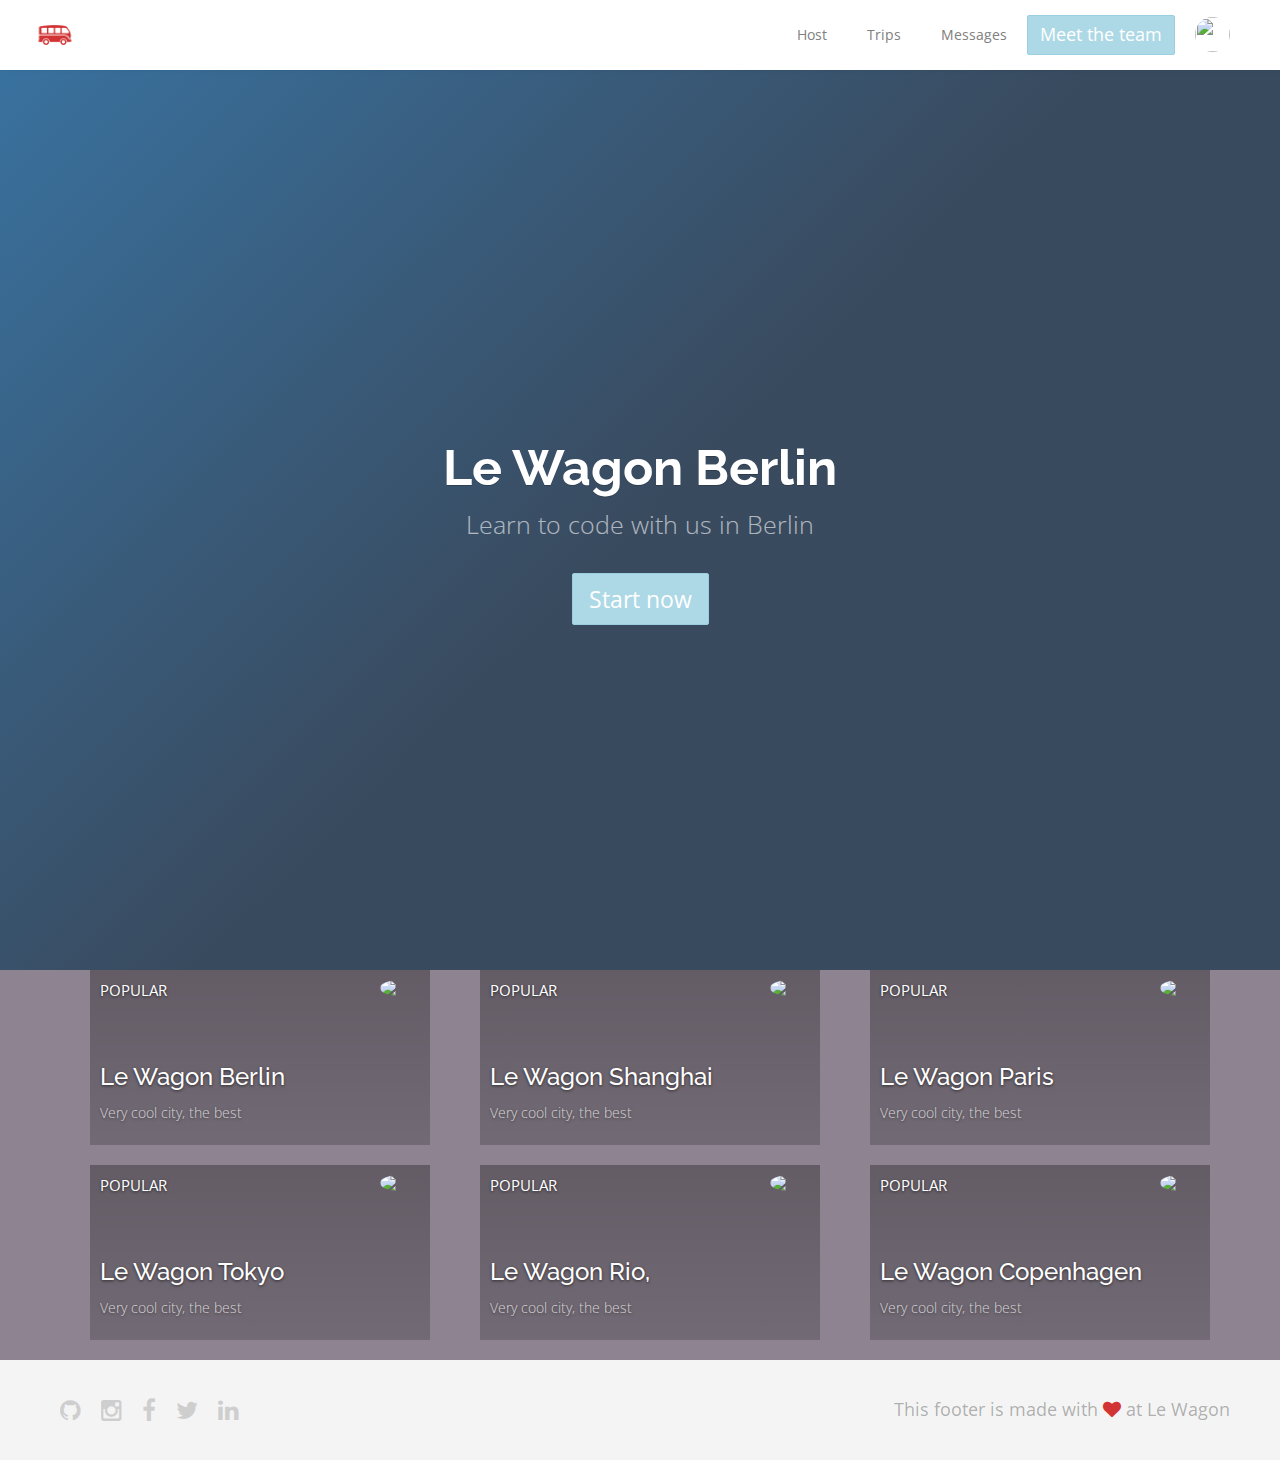
==== commit 933ce25e: "Automated commit at 2017-10-30 15:58:41 UTC by middleman-deploy 2.0.0-alpha" ====
--- a/index.html
+++ b/index.html
@@ -7,22 +7,154 @@
           content="width=device-width, initial-scale=1, shrink-to-fit=no">
     <!-- Use the title from a page's frontmatter if it has one -->
     <title>Le Wagon - Middleman</title>
-    <link href="stylesheets/application-3c48b980.css" rel="stylesheet" />
+    <link href="stylesheets/application-e5290a82.css" rel="stylesheet" />
     <script src="javascripts/application-93de88c9.js"></script>
     <link href="images/favicon-f15af148.png" rel="icon" type="image/png" />
   </head>
   <body>
-    <div id="home">
-  <div class="home-content">
-    <img src="images/logo-acc9c0ec.png" width="200" alt="Logo" />
-    <p>
-      Middleman is now running!
-    </p>
-    <p class="about">
-      <a href="about.html">More about this template</a>
-    </p>
+    <div class="navbar-wagon">
+  <!-- Logo -->
+  <a href="/" class="navbar-wagon-brand">
+  <img src="images/logo-acc9c0ec.png" id="logo" alt="Logo" />
+  </a>
+
+  <!-- Right Navigation -->
+  <div class="navbar-wagon-right hidden-xs hidden-sm">
+
+    <a href="" class="navbar-wagon-item navbar-wagon-link">Host</a>
+    <a href="" class="navbar-wagon-item navbar-wagon-link">Trips</a>
+    <a href="" class="navbar-wagon-item navbar-wagon-link">Messages</a>
+    <a href="team.html" class="btn btn-primary">Meet the team</a>
+
+
+    <!-- Profile picture with dropdown list -->
+    <div class="navbar-wagon-item">
+      <div class="dropdown">
+        <img src="https://kitt.lewagon.com/placeholder/users/ssaunier" class="avatar dropdown-toggle" id="navbar-wagon-menu" data-toggle="dropdown">
+
+        <ul class="dropdown-menu dropdown-menu-right navbar-wagon-dropdown-menu">
+          <li><a href="#">Profile</a></li>
+          <li><a href="#">Dashboard</a></li>
+          <li><a href="#">Log Out</a></li>
+        </ul>
+      </div>
+    </div>
+  </div>
+
+  <!-- Dropdown appearing on mobile only -->
+  <div class="navbar-wagon-item hidden-md hidden-lg">
+    <div class="dropdown">
+      <i class="fa fa-bars dropdown-toggle" data-toggle="dropdown"></i>
+      <ul class="dropdown-menu dropdown-menu-right navbar-wagon-dropdown-menu">
+        <li><a href="#">Host</a></li>
+        <li><a href="#">Trips</a></li>
+        <li><a href="#">Messagese</a></li>
+        <a href="team.html" class="btn btn-primary">Meet the team</a>
+      </ul>
+    </div>
   </div>
 </div>
 
+    <div class="banner" style="background-image: linear-gradient(-225deg, rgba(0,101,168,0.6) 0%, rgba(0,36,61,0.6) 50%), url('https://kitt.lewagon.com/placeholder/cities/berlin');">
+  <div class="banner-content">
+    <h1>Le Wagon Berlin</h1>
+    <p>Learn to code with us in Berlin</p>
+    <a class="btn btn-primary btn-lg">Start now</a>
+  </div>
+</div>
+
+
+
+<div class="container">
+  <div class="row">
+    <div class="col-xs-12 col-sm-4">
+      <div class="card" style="background-image: linear-gradient(rgba(0,0,0,0.3), rgba(0,0,0,0.2)), url('https://kitt.lewagon.com/placeholder/cities/berlin');">
+        <div class="card-category">Popular</div>
+        <div class="card-description">
+          <h2>Le Wagon Berlin</h2>
+          <p>Very cool city, the best</p>
+        </div>
+        <img class="card-user" src="https://kitt.lewagon.com/placeholder/users/tgenaitay">
+        <a class="card-link" href="#" ></a>
+      </div>
+    </div>
+    <div class="col-xs-12 col-sm-4">
+      <div class="card" style="background-image: linear-gradient(rgba(0,0,0,0.3), rgba(0,0,0,0.2)), url('https://kitt.lewagon.com/placeholder/cities/shanghai');">
+        <div class="card-category">Popular</div>
+        <div class="card-description">
+          <h2>Le Wagon Shanghai</h2>
+          <p>Very cool city, the best</p>
+        </div>
+        <img class="card-user" src="https://kitt.lewagon.com/placeholder/users/tgenaitay">
+        <a class="card-link" href="#" ></a>
+      </div>
+    </div>
+    <div class="col-xs-12 col-sm-4">
+      <div class="card" style="background-image: linear-gradient(rgba(0,0,0,0.3), rgba(0,0,0,0.2)), url('https://kitt.lewagon.com/placeholder/cities/paris');">
+        <div class="card-category">Popular</div>
+        <div class="card-description">
+          <h2>Le Wagon Paris</h2>
+          <p>Very cool city, the best</p>
+        </div>
+        <img class="card-user" src="https://kitt.lewagon.com/placeholder/users/tgenaitay">
+        <a class="card-link" href="#" ></a>
+      </div>
+    </div>
+    <div class="col-xs-12 col-sm-4">
+      <div class="card" style="background-image: linear-gradient(rgba(0,0,0,0.3), rgba(0,0,0,0.2)), url('https://kitt.lewagon.com/placeholder/cities/tokyo');">
+        <div class="card-category">Popular</div>
+        <div class="card-description">
+          <h2>Le Wagon Tokyo</h2>
+          <p>Very cool city, the best</p>
+        </div>
+        <img class="card-user" src="https://kitt.lewagon.com/placeholder/users/tgenaitay">
+        <a class="card-link" href="#" ></a>
+      </div>
+    </div>
+    <div class="col-xs-12 col-sm-4">
+      <div class="card" style="background-image: linear-gradient(rgba(0,0,0,0.3), rgba(0,0,0,0.2)), url('https://kitt.lewagon.com/placeholder/cities/rio,');">
+        <div class="card-category">Popular</div>
+        <div class="card-description">
+          <h2>Le Wagon Rio,</h2>
+          <p>Very cool city, the best</p>
+        </div>
+        <img class="card-user" src="https://kitt.lewagon.com/placeholder/users/tgenaitay">
+        <a class="card-link" href="#" ></a>
+      </div>
+    </div>
+    <div class="col-xs-12 col-sm-4">
+      <div class="card" style="background-image: linear-gradient(rgba(0,0,0,0.3), rgba(0,0,0,0.2)), url('https://kitt.lewagon.com/placeholder/cities/copenhagen');">
+        <div class="card-category">Popular</div>
+        <div class="card-description">
+          <h2>Le Wagon Copenhagen</h2>
+          <p>Very cool city, the best</p>
+        </div>
+        <img class="card-user" src="https://kitt.lewagon.com/placeholder/users/tgenaitay">
+        <a class="card-link" href="#" ></a>
+      </div>
+    </div>
+  </div>
+</div>
+
+
+
+
+    <div class="footer">
+  <div class="footer-links">
+    <a href="#"><i class="fa fa-github"></i></a>
+    <a href="#"><i class="fa fa-instagram"></i></a>
+    <a href="#"><i class="fa fa-facebook"></i></a>
+    <a href="#"><i class="fa fa-twitter"></i></a>
+    <a href="#"><i class="fa fa-linkedin"></i></a>
+  </div>
+  <div class="footer-copyright">
+    This footer is made with <i class="fa fa-heart"></i> at Le Wagon
+  </div>
+</div>
+
+
+
+
+
   </body>
 </html>
--- a/stylesheets/application-e5290a82.css
+++ b/stylesheets/application-e5290a82.css
@@ -0,0 +1,8 @@
+@import url("https://fonts.googleapis.com/css?family=Open+Sans:400,300,700|Raleway:400,100,300,700,500");/*!
+ * Bootstrap v3.3.7 (http://getbootstrap.com)
+ * Copyright 2011-2016 Twitter, Inc.
+ * Licensed under MIT (https://github.com/twbs/bootstrap/blob/master/LICENSE)
+ *//*! normalize.css v3.0.3 | MIT License | github.com/necolas/normalize.css */html{font-family:sans-serif;-ms-text-size-adjust:100%;-webkit-text-size-adjust:100%}body{margin:0}article,aside,details,figcaption,figure,footer,header,hgroup,main,menu,nav,section,summary{display:block}audio,canvas,progress,video{display:inline-block;vertical-align:baseline}audio:not([controls]){display:none;height:0}[hidden],template{display:none}a{background-color:transparent}a:active,a:hover{outline:0}abbr[title]{border-bottom:1px dotted}b,strong{font-weight:bold}dfn{font-style:italic}h1{font-size:2em;margin:0.67em 0}mark{background:#ff0;color:#000}small{font-size:80%}sub,sup{font-size:75%;line-height:0;position:relative;vertical-align:baseline}sup{top:-0.5em}sub{bottom:-0.25em}img{border:0}svg:not(:root){overflow:hidden}figure{margin:1em 40px}hr{-webkit-box-sizing:content-box;box-sizing:content-box;height:0}pre{overflow:auto}code,kbd,pre,samp{font-family:monospace, monospace;font-size:1em}button,input,optgroup,select,textarea{color:inherit;font:inherit;margin:0}button{overflow:visible}button,select{text-transform:none}button,html input[type="button"],input[type="reset"],input[type="submit"]{-webkit-appearance:button;cursor:pointer}button[disabled],html input[disabled]{cursor:default}button::-moz-focus-inner,input::-moz-focus-inner{border:0;padding:0}input{line-height:normal}input[type="checkbox"],input[type="radio"]{-webkit-box-sizing:border-box;box-sizing:border-box;padding:0}input[type="number"]::-webkit-inner-spin-button,input[type="number"]::-webkit-outer-spin-button{height:auto}input[type="search"]{-webkit-appearance:textfield;-webkit-box-sizing:content-box;box-sizing:content-box}input[type="search"]::-webkit-search-cancel-button,input[type="search"]::-webkit-search-decoration{-webkit-appearance:none}fieldset{border:1px solid #c0c0c0;margin:0 2px;padding:0.35em 0.625em 0.75em}legend{border:0;padding:0}textarea{overflow:auto}optgroup{font-weight:bold}table{border-collapse:collapse;border-spacing:0}td,th{padding:0}/*! Source: https://github.com/h5bp/html5-boilerplate/blob/master/src/css/main.css */@media print{*,*:before,*:after{background:transparent !important;color:#000 !important;-webkit-box-shadow:none !important;box-shadow:none !important;text-shadow:none !important}a,a:visited{text-decoration:underline}a[href]:after{content:" (" attr(href) ")"}abbr[title]:after{content:" (" attr(title) ")"}a[href^="#"]:after,a[href^="javascript:"]:after{content:""}pre,blockquote{border:1px solid #999;page-break-inside:avoid}thead{display:table-header-group}tr,img{page-break-inside:avoid}img{max-width:100% !important}p,h2,h3{orphans:3;widows:3}h2,h3{page-break-after:avoid}.navbar{display:none}.btn>.caret,.dropup>.btn>.caret{border-top-color:#000 !important}.label{border:1px solid #000}.table{border-collapse:collapse !important}.table td,.table th{background-color:#fff !important}.table-bordered th,.table-bordered td{border:1px solid #ddd !important}}@font-face{font-family:'Glyphicons Halflings';src:url("../assets/bootstrap/glyphicons-halflings-regular-86b6f62b.eot");src:url("../assets/bootstrap/glyphicons-halflings-regular-86b6f62b.eot?#iefix") format("embedded-opentype"),url("../assets/bootstrap/glyphicons-halflings-regular-ca35b697.woff2") format("woff2"),url("../assets/bootstrap/glyphicons-halflings-regular-278e49a8.woff") format("woff"),url("../assets/bootstrap/glyphicons-halflings-regular-44bc1850.ttf") format("truetype"),url("../assets/bootstrap/glyphicons-halflings-regular-de51a849.svg#glyphicons_halflingsregular") format("svg")}.glyphicon{position:relative;top:1px;display:inline-block;font-family:'Glyphicons Halflings';font-style:normal;font-weight:normal;line-height:1;-webkit-font-smoothing:antialiased;-moz-osx-font-smoothing:grayscale}.glyphicon-asterisk:before{content:"\002a"}.glyphicon-plus:before{content:"\002b"}.glyphicon-euro:before,.glyphicon-eur:before{content:"\20ac"}.glyphicon-minus:before{content:"\2212"}.glyphicon-cloud:before{content:"\2601"}.glyphicon-envelope:before{content:"\2709"}.glyphicon-pencil:before{content:"\270f"}.glyphicon-glass:before{content:"\e001"}.glyphicon-music:before{content:"\e002"}.glyphicon-search:before{content:"\e003"}.glyphicon-heart:before{content:"\e005"}.glyphicon-star:before{content:"\e006"}.glyphicon-star-empty:before{content:"\e007"}.glyphicon-user:before{content:"\e008"}.glyphicon-film:before{content:"\e009"}.glyphicon-th-large:before{content:"\e010"}.glyphicon-th:before{content:"\e011"}.glyphicon-th-list:before{content:"\e012"}.glyphicon-ok:before{content:"\e013"}.glyphicon-remove:before{content:"\e014"}.glyphicon-zoom-in:before{content:"\e015"}.glyphicon-zoom-out:before{content:"\e016"}.glyphicon-off:before{content:"\e017"}.glyphicon-signal:before{content:"\e018"}.glyphicon-cog:before{content:"\e019"}.glyphicon-trash:before{content:"\e020"}.glyphicon-home:before{content:"\e021"}.glyphicon-file:before{content:"\e022"}.glyphicon-time:before{content:"\e023"}.glyphicon-road:before{content:"\e024"}.glyphicon-download-alt:before{content:"\e025"}.glyphicon-download:before{content:"\e026"}.glyphicon-upload:before{content:"\e027"}.glyphicon-inbox:before{content:"\e028"}.glyphicon-play-circle:before{content:"\e029"}.glyphicon-repeat:before{content:"\e030"}.glyphicon-refresh:before{content:"\e031"}.glyphicon-list-alt:before{content:"\e032"}.glyphicon-lock:before{content:"\e033"}.glyphicon-flag:before{content:"\e034"}.glyphicon-headphones:before{content:"\e035"}.glyphicon-volume-off:before{content:"\e036"}.glyphicon-volume-down:before{content:"\e037"}.glyphicon-volume-up:before{content:"\e038"}.glyphicon-qrcode:before{content:"\e039"}.glyphicon-barcode:before{content:"\e040"}.glyphicon-tag:before{content:"\e041"}.glyphicon-tags:before{content:"\e042"}.glyphicon-book:before{content:"\e043"}.glyphicon-bookmark:before{content:"\e044"}.glyphicon-print:before{content:"\e045"}.glyphicon-camera:before{content:"\e046"}.glyphicon-font:before{content:"\e047"}.glyphicon-bold:before{content:"\e048"}.glyphicon-italic:before{content:"\e049"}.glyphicon-text-height:before{content:"\e050"}.glyphicon-text-width:before{content:"\e051"}.glyphicon-align-left:before{content:"\e052"}.glyphicon-align-center:before{content:"\e053"}.glyphicon-align-right:before{content:"\e054"}.glyphicon-align-justify:before{content:"\e055"}.glyphicon-list:before{content:"\e056"}.glyphicon-indent-left:before{content:"\e057"}.glyphicon-indent-right:before{content:"\e058"}.glyphicon-facetime-video:before{content:"\e059"}.glyphicon-picture:before{content:"\e060"}.glyphicon-map-marker:before{content:"\e062"}.glyphicon-adjust:before{content:"\e063"}.glyphicon-tint:before{content:"\e064"}.glyphicon-edit:before{content:"\e065"}.glyphicon-share:before{content:"\e066"}.glyphicon-check:before{content:"\e067"}.glyphicon-move:before{content:"\e068"}.glyphicon-step-backward:before{content:"\e069"}.glyphicon-fast-backward:before{content:"\e070"}.glyphicon-backward:before{content:"\e071"}.glyphicon-play:before{content:"\e072"}.glyphicon-pause:before{content:"\e073"}.glyphicon-stop:before{content:"\e074"}.glyphicon-forward:before{content:"\e075"}.glyphicon-fast-forward:before{content:"\e076"}.glyphicon-step-forward:before{content:"\e077"}.glyphicon-eject:before{content:"\e078"}.glyphicon-chevron-left:before{content:"\e079"}.glyphicon-chevron-right:before{content:"\e080"}.glyphicon-plus-sign:before{content:"\e081"}.glyphicon-minus-sign:before{content:"\e082"}.glyphicon-remove-sign:before{content:"\e083"}.glyphicon-ok-sign:before{content:"\e084"}.glyphicon-question-sign:before{content:"\e085"}.glyphicon-info-sign:before{content:"\e086"}.glyphicon-screenshot:before{content:"\e087"}.glyphicon-remove-circle:before{content:"\e088"}.glyphicon-ok-circle:before{content:"\e089"}.glyphicon-ban-circle:before{content:"\e090"}.glyphicon-arrow-left:before{content:"\e091"}.glyphicon-arrow-right:before{content:"\e092"}.glyphicon-arrow-up:before{content:"\e093"}.glyphicon-arrow-down:before{content:"\e094"}.glyphicon-share-alt:before{content:"\e095"}.glyphicon-resize-full:before{content:"\e096"}.glyphicon-resize-small:before{content:"\e097"}.glyphicon-exclamation-sign:before{content:"\e101"}.glyphicon-gift:before{content:"\e102"}.glyphicon-leaf:before{content:"\e103"}.glyphicon-fire:before{content:"\e104"}.glyphicon-eye-open:before{content:"\e105"}.glyphicon-eye-close:before{content:"\e106"}.glyphicon-warning-sign:before{content:"\e107"}.glyphicon-plane:before{content:"\e108"}.glyphicon-calendar:before{content:"\e109"}.glyphicon-random:before{content:"\e110"}.glyphicon-comment:before{content:"\e111"}.glyphicon-magnet:before{content:"\e112"}.glyphicon-chevron-up:before{content:"\e113"}.glyphicon-chevron-down:before{content:"\e114"}.glyphicon-retweet:before{content:"\e115"}.glyphicon-shopping-cart:before{content:"\e116"}.glyphicon-folder-close:before{content:"\e117"}.glyphicon-folder-open:before{content:"\e118"}.glyphicon-resize-vertical:before{content:"\e119"}.glyphicon-resize-horizontal:before{content:"\e120"}.glyphicon-hdd:before{content:"\e121"}.glyphicon-bullhorn:before{content:"\e122"}.glyphicon-bell:before{content:"\e123"}.glyphicon-certificate:before{content:"\e124"}.glyphicon-thumbs-up:before{content:"\e125"}.glyphicon-thumbs-down:before{content:"\e126"}.glyphicon-hand-right:before{content:"\e127"}.glyphicon-hand-left:before{content:"\e128"}.glyphicon-hand-up:before{content:"\e129"}.glyphicon-hand-down:before{content:"\e130"}.glyphicon-circle-arrow-right:before{content:"\e131"}.glyphicon-circle-arrow-left:before{content:"\e132"}.glyphicon-circle-arrow-up:before{content:"\e133"}.glyphicon-circle-arrow-down:before{content:"\e134"}.glyphicon-globe:before{content:"\e135"}.glyphicon-wrench:before{content:"\e136"}.glyphicon-tasks:before{content:"\e137"}.glyphicon-filter:before{content:"\e138"}.glyphicon-briefcase:before{content:"\e139"}.glyphicon-fullscreen:before{content:"\e140"}.glyphicon-dashboard:before{content:"\e141"}.glyphicon-paperclip:before{content:"\e142"}.glyphicon-heart-empty:before{content:"\e143"}.glyphicon-link:before{content:"\e144"}.glyphicon-phone:before{content:"\e145"}.glyphicon-pushpin:before{content:"\e146"}.glyphicon-usd:before{content:"\e148"}.glyphicon-gbp:before{content:"\e149"}.glyphicon-sort:before{content:"\e150"}.glyphicon-sort-by-alphabet:before{content:"\e151"}.glyphicon-sort-by-alphabet-alt:before{content:"\e152"}.glyphicon-sort-by-order:before{content:"\e153"}.glyphicon-sort-by-order-alt:before{content:"\e154"}.glyphicon-sort-by-attributes:before{content:"\e155"}.glyphicon-sort-by-attributes-alt:before{content:"\e156"}.glyphicon-unchecked:before{content:"\e157"}.glyphicon-expand:before{content:"\e158"}.glyphicon-collapse-down:before{content:"\e159"}.glyphicon-collapse-up:before{content:"\e160"}.glyphicon-log-in:before{content:"\e161"}.glyphicon-flash:before{content:"\e162"}.glyphicon-log-out:before{content:"\e163"}.glyphicon-new-window:before{content:"\e164"}.glyphicon-record:before{content:"\e165"}.glyphicon-save:before{content:"\e166"}.glyphicon-open:before{content:"\e167"}.glyphicon-saved:before{content:"\e168"}.glyphicon-import:before{content:"\e169"}.glyphicon-export:before{content:"\e170"}.glyphicon-send:before{content:"\e171"}.glyphicon-floppy-disk:before{content:"\e172"}.glyphicon-floppy-saved:before{content:"\e173"}.glyphicon-floppy-remove:before{content:"\e174"}.glyphicon-floppy-save:before{content:"\e175"}.glyphicon-floppy-open:before{content:"\e176"}.glyphicon-credit-card:before{content:"\e177"}.glyphicon-transfer:before{content:"\e178"}.glyphicon-cutlery:before{content:"\e179"}.glyphicon-header:before{content:"\e180"}.glyphicon-compressed:before{content:"\e181"}.glyphicon-earphone:before{content:"\e182"}.glyphicon-phone-alt:before{content:"\e183"}.glyphicon-tower:before{content:"\e184"}.glyphicon-stats:before{content:"\e185"}.glyphicon-sd-video:before{content:"\e186"}.glyphicon-hd-video:before{content:"\e187"}.glyphicon-subtitles:before{content:"\e188"}.glyphicon-sound-stereo:before{content:"\e189"}.glyphicon-sound-dolby:before{content:"\e190"}.glyphicon-sound-5-1:before{content:"\e191"}.glyphicon-sound-6-1:before{content:"\e192"}.glyphicon-sound-7-1:before{content:"\e193"}.glyphicon-copyright-mark:before{content:"\e194"}.glyphicon-registration-mark:before{content:"\e195"}.glyphicon-cloud-download:before{content:"\e197"}.glyphicon-cloud-upload:before{content:"\e198"}.glyphicon-tree-conifer:before{content:"\e199"}.glyphicon-tree-deciduous:before{content:"\e200"}.glyphicon-cd:before{content:"\e201"}.glyphicon-save-file:before{content:"\e202"}.glyphicon-open-file:before{content:"\e203"}.glyphicon-level-up:before{content:"\e204"}.glyphicon-copy:before{content:"\e205"}.glyphicon-paste:before{content:"\e206"}.glyphicon-alert:before{content:"\e209"}.glyphicon-equalizer:before{content:"\e210"}.glyphicon-king:before{content:"\e211"}.glyphicon-queen:before{content:"\e212"}.glyphicon-pawn:before{content:"\e213"}.glyphicon-bishop:before{content:"\e214"}.glyphicon-knight:before{content:"\e215"}.glyphicon-baby-formula:before{content:"\e216"}.glyphicon-tent:before{content:"\26fa"}.glyphicon-blackboard:before{content:"\e218"}.glyphicon-bed:before{content:"\e219"}.glyphicon-apple:before{content:"\f8ff"}.glyphicon-erase:before{content:"\e221"}.glyphicon-hourglass:before{content:"\231b"}.glyphicon-lamp:before{content:"\e223"}.glyphicon-duplicate:before{content:"\e224"}.glyphicon-piggy-bank:before{content:"\e225"}.glyphicon-scissors:before{content:"\e226"}.glyphicon-bitcoin:before{content:"\e227"}.glyphicon-btc:before{content:"\e227"}.glyphicon-xbt:before{content:"\e227"}.glyphicon-yen:before{content:"\00a5"}.glyphicon-jpy:before{content:"\00a5"}.glyphicon-ruble:before{content:"\20bd"}.glyphicon-rub:before{content:"\20bd"}.glyphicon-scale:before{content:"\e230"}.glyphicon-ice-lolly:before{content:"\e231"}.glyphicon-ice-lolly-tasted:before{content:"\e232"}.glyphicon-education:before{content:"\e233"}.glyphicon-option-horizontal:before{content:"\e234"}.glyphicon-option-vertical:before{content:"\e235"}.glyphicon-menu-hamburger:before{content:"\e236"}.glyphicon-modal-window:before{content:"\e237"}.glyphicon-oil:before{content:"\e238"}.glyphicon-grain:before{content:"\e239"}.glyphicon-sunglasses:before{content:"\e240"}.glyphicon-text-size:before{content:"\e241"}.glyphicon-text-color:before{content:"\e242"}.glyphicon-text-background:before{content:"\e243"}.glyphicon-object-align-top:before{content:"\e244"}.glyphicon-object-align-bottom:before{content:"\e245"}.glyphicon-object-align-horizontal:before{content:"\e246"}.glyphicon-object-align-left:before{content:"\e247"}.glyphicon-object-align-vertical:before{content:"\e248"}.glyphicon-object-align-right:before{content:"\e249"}.glyphicon-triangle-right:before{content:"\e250"}.glyphicon-triangle-left:before{content:"\e251"}.glyphicon-triangle-bottom:before{content:"\e252"}.glyphicon-triangle-top:before{content:"\e253"}.glyphicon-console:before{content:"\e254"}.glyphicon-superscript:before{content:"\e255"}.glyphicon-subscript:before{content:"\e256"}.glyphicon-menu-left:before{content:"\e257"}.glyphicon-menu-right:before{content:"\e258"}.glyphicon-menu-down:before{content:"\e259"}.glyphicon-menu-up:before{content:"\e260"}*{-webkit-box-sizing:border-box;box-sizing:border-box}*:before,*:after{-webkit-box-sizing:border-box;box-sizing:border-box}html{font-size:10px;-webkit-tap-highlight-color:transparent}body{font-family:"Open Sans", "Helvetica", "sans-serif";font-size:18px;line-height:1.42857143;color:#333333;background-color:#8E8491}input,button,select,textarea{font-family:inherit;font-size:inherit;line-height:inherit}a{color:#ADD8E6;text-decoration:none}a:hover,a:focus{color:#72bcd4;text-decoration:underline}a:focus{outline:5px auto -webkit-focus-ring-color;outline-offset:-2px}figure{margin:0}img{vertical-align:middle}.img-responsive{display:block;max-width:100%;height:auto}.img-rounded{border-radius:2px}.img-thumbnail{padding:4px;line-height:1.42857143;background-color:#8E8491;border:1px solid #ddd;border-radius:2px;-webkit-transition:all 0.2s ease-in-out;transition:all 0.2s ease-in-out;display:inline-block;max-width:100%;height:auto}.img-circle{border-radius:50%}hr{margin-top:25px;margin-bottom:25px;border:0;border-top:1px solid #eeeeee}.sr-only{position:absolute;width:1px;height:1px;margin:-1px;padding:0;overflow:hidden;clip:rect(0, 0, 0, 0);border:0}.sr-only-focusable:active,.sr-only-focusable:focus{position:static;width:auto;height:auto;margin:0;overflow:visible;clip:auto}[role="button"]{cursor:pointer}h1,h2,h3,h4,h5,h6,.h1,.h2,.h3,.h4,.h5,.h6{font-family:"Raleway", "Helvetica", "sans-serif";font-weight:500;line-height:1.1;color:inherit}h1 small,h1 .small,h2 small,h2 .small,h3 small,h3 .small,h4 small,h4 .small,h5 small,h5 .small,h6 small,h6 .small,.h1 small,.h1 .small,.h2 small,.h2 .small,.h3 small,.h3 .small,.h4 small,.h4 .small,.h5 small,.h5 .small,.h6 small,.h6 .small{font-weight:normal;line-height:1;color:#777777}h1,.h1,h2,.h2,h3,.h3{margin-top:25px;margin-bottom:12.5px}h1 small,h1 .small,.h1 small,.h1 .small,h2 small,h2 .small,.h2 small,.h2 .small,h3 small,h3 .small,.h3 small,.h3 .small{font-size:65%}h4,.h4,h5,.h5,h6,.h6{margin-top:12.5px;margin-bottom:12.5px}h4 small,h4 .small,.h4 small,.h4 .small,h5 small,h5 .small,.h5 small,.h5 .small,h6 small,h6 .small,.h6 small,.h6 .small{font-size:75%}h1,.h1{font-size:46px}h2,.h2{font-size:38px}h3,.h3{font-size:31px}h4,.h4{font-size:23px}h5,.h5{font-size:18px}h6,.h6{font-size:16px}p{margin:0 0 12.5px}.lead{margin-bottom:25px;font-size:20px;font-weight:300;line-height:1.4}@media (min-width: 768px){.lead{font-size:27px}}small,.small{font-size:88%}mark,.mark{background-color:#fcf8e3;padding:.2em}.text-left{text-align:left}.text-right{text-align:right}.text-center{text-align:center}.text-justify{text-align:justify}.text-nowrap{white-space:nowrap}.text-lowercase{text-transform:lowercase}.text-uppercase,.initialism{text-transform:uppercase}.text-capitalize{text-transform:capitalize}.text-muted{color:#777777}.text-primary{color:#ADD8E6}a.text-primary:hover,a.text-primary:focus{color:#86c5da}.text-success{color:#3c763d}a.text-success:hover,a.text-success:focus{color:#2b542c}.text-info{color:#31708f}a.text-info:hover,a.text-info:focus{color:#245269}.text-warning{color:#8a6d3b}a.text-warning:hover,a.text-warning:focus{color:#66512c}.text-danger{color:#a94442}a.text-danger:hover,a.text-danger:focus{color:#843534}.bg-primary{color:#fff}.bg-primary{background-color:#ADD8E6}a.bg-primary:hover,a.bg-primary:focus{background-color:#86c5da}.bg-success{background-color:#dff0d8}a.bg-success:hover,a.bg-success:focus{background-color:#c1e2b3}.bg-info{background-color:#d9edf7}a.bg-info:hover,a.bg-info:focus{background-color:#afd9ee}.bg-warning{background-color:#fcf8e3}a.bg-warning:hover,a.bg-warning:focus{background-color:#f7ecb5}.bg-danger{background-color:#f2dede}a.bg-danger:hover,a.bg-danger:focus{background-color:#e4b9b9}.page-header{padding-bottom:11.5px;margin:50px 0 25px;border-bottom:1px solid #eeeeee}ul,ol{margin-top:0;margin-bottom:12.5px}ul ul,ul ol,ol ul,ol ol{margin-bottom:0}.list-unstyled{padding-left:0;list-style:none}.list-inline{padding-left:0;list-style:none;margin-left:-5px}.list-inline>li{display:inline-block;padding-left:5px;padding-right:5px}dl{margin-top:0;margin-bottom:25px}dt,dd{line-height:1.42857143}dt{font-weight:bold}dd{margin-left:0}.dl-horizontal dd:before,.dl-horizontal dd:after{content:" ";display:table}.dl-horizontal dd:after{clear:both}@media (min-width: 768px){.dl-horizontal dt{float:left;width:160px;clear:left;text-align:right;overflow:hidden;text-overflow:ellipsis;white-space:nowrap}.dl-horizontal dd{margin-left:180px}}abbr[title],abbr[data-original-title]{cursor:help;border-bottom:1px dotted #777777}.initialism{font-size:90%}blockquote{padding:12.5px 25px;margin:0 0 25px;font-size:22.5px;border-left:5px solid #eeeeee}blockquote p:last-child,blockquote ul:last-child,blockquote ol:last-child{margin-bottom:0}blockquote footer,blockquote small,blockquote .small{display:block;font-size:80%;line-height:1.42857143;color:#777777}blockquote footer:before,blockquote small:before,blockquote .small:before{content:'\2014 \00A0'}.blockquote-reverse,blockquote.pull-right{padding-right:15px;padding-left:0;border-right:5px solid #eeeeee;border-left:0;text-align:right}.blockquote-reverse footer:before,.blockquote-reverse small:before,.blockquote-reverse .small:before,blockquote.pull-right footer:before,blockquote.pull-right small:before,blockquote.pull-right .small:before{content:''}.blockquote-reverse footer:after,.blockquote-reverse small:after,.blockquote-reverse .small:after,blockquote.pull-right footer:after,blockquote.pull-right small:after,blockquote.pull-right .small:after{content:'\00A0 \2014'}address{margin-bottom:25px;font-style:normal;line-height:1.42857143}code,kbd,pre,samp{font-family:Menlo, Monaco, Consolas, "Courier New", monospace}code{padding:2px 4px;font-size:90%;color:#c7254e;background-color:#f9f2f4;border-radius:2px}kbd{padding:2px 4px;font-size:90%;color:#fff;background-color:#333;border-radius:2px;-webkit-box-shadow:inset 0 -1px 0 rgba(0,0,0,0.25);box-shadow:inset 0 -1px 0 rgba(0,0,0,0.25)}kbd kbd{padding:0;font-size:100%;font-weight:bold;-webkit-box-shadow:none;box-shadow:none}pre{display:block;padding:12px;margin:0 0 12.5px;font-size:17px;line-height:1.42857143;word-break:break-all;word-wrap:break-word;color:#333333;background-color:#f5f5f5;border:1px solid #ccc;border-radius:2px}pre code{padding:0;font-size:inherit;color:inherit;white-space:pre-wrap;background-color:transparent;border-radius:0}.pre-scrollable{max-height:340px;overflow-y:scroll}.container{margin-right:auto;margin-left:auto;padding-left:15px;padding-right:15px}.container:before,.container:after{content:" ";display:table}.container:after{clear:both}@media (min-width: 768px){.container{width:750px}}@media (min-width: 992px){.container{width:970px}}@media (min-width: 1200px){.container{width:1170px}}.container-fluid{margin-right:auto;margin-left:auto;padding-left:15px;padding-right:15px}.container-fluid:before,.container-fluid:after{content:" ";display:table}.container-fluid:after{clear:both}.row{margin-left:-15px;margin-right:-15px}.row:before,.row:after{content:" ";display:table}.row:after{clear:both}.col-xs-1,.col-sm-1,.col-md-1,.col-lg-1,.col-xs-2,.col-sm-2,.col-md-2,.col-lg-2,.col-xs-3,.col-sm-3,.col-md-3,.col-lg-3,.col-xs-4,.col-sm-4,.col-md-4,.col-lg-4,.col-xs-5,.col-sm-5,.col-md-5,.col-lg-5,.col-xs-6,.col-sm-6,.col-md-6,.col-lg-6,.col-xs-7,.col-sm-7,.col-md-7,.col-lg-7,.col-xs-8,.col-sm-8,.col-md-8,.col-lg-8,.col-xs-9,.col-sm-9,.col-md-9,.col-lg-9,.col-xs-10,.col-sm-10,.col-md-10,.col-lg-10,.col-xs-11,.col-sm-11,.col-md-11,.col-lg-11,.col-xs-12,.col-sm-12,.col-md-12,.col-lg-12{position:relative;min-height:1px;padding-left:15px;padding-right:15px}.col-xs-1,.col-xs-2,.col-xs-3,.col-xs-4,.col-xs-5,.col-xs-6,.col-xs-7,.col-xs-8,.col-xs-9,.col-xs-10,.col-xs-11,.col-xs-12{float:left}.col-xs-1{width:8.33333333%}.col-xs-2{width:16.66666667%}.col-xs-3{width:25%}.col-xs-4{width:33.33333333%}.col-xs-5{width:41.66666667%}.col-xs-6{width:50%}.col-xs-7{width:58.33333333%}.col-xs-8{width:66.66666667%}.col-xs-9{width:75%}.col-xs-10{width:83.33333333%}.col-xs-11{width:91.66666667%}.col-xs-12{width:100%}.col-xs-pull-0{right:auto}.col-xs-pull-1{right:8.33333333%}.col-xs-pull-2{right:16.66666667%}.col-xs-pull-3{right:25%}.col-xs-pull-4{right:33.33333333%}.col-xs-pull-5{right:41.66666667%}.col-xs-pull-6{right:50%}.col-xs-pull-7{right:58.33333333%}.col-xs-pull-8{right:66.66666667%}.col-xs-pull-9{right:75%}.col-xs-pull-10{right:83.33333333%}.col-xs-pull-11{right:91.66666667%}.col-xs-pull-12{right:100%}.col-xs-push-0{left:auto}.col-xs-push-1{left:8.33333333%}.col-xs-push-2{left:16.66666667%}.col-xs-push-3{left:25%}.col-xs-push-4{left:33.33333333%}.col-xs-push-5{left:41.66666667%}.col-xs-push-6{left:50%}.col-xs-push-7{left:58.33333333%}.col-xs-push-8{left:66.66666667%}.col-xs-push-9{left:75%}.col-xs-push-10{left:83.33333333%}.col-xs-push-11{left:91.66666667%}.col-xs-push-12{left:100%}.col-xs-offset-0{margin-left:0%}.col-xs-offset-1{margin-left:8.33333333%}.col-xs-offset-2{margin-left:16.66666667%}.col-xs-offset-3{margin-left:25%}.col-xs-offset-4{margin-left:33.33333333%}.col-xs-offset-5{margin-left:41.66666667%}.col-xs-offset-6{margin-left:50%}.col-xs-offset-7{margin-left:58.33333333%}.col-xs-offset-8{margin-left:66.66666667%}.col-xs-offset-9{margin-left:75%}.col-xs-offset-10{margin-left:83.33333333%}.col-xs-offset-11{margin-left:91.66666667%}.col-xs-offset-12{margin-left:100%}@media (min-width: 768px){.col-sm-1,.col-sm-2,.col-sm-3,.col-sm-4,.col-sm-5,.col-sm-6,.col-sm-7,.col-sm-8,.col-sm-9,.col-sm-10,.col-sm-11,.col-sm-12{float:left}.col-sm-1{width:8.33333333%}.col-sm-2{width:16.66666667%}.col-sm-3{width:25%}.col-sm-4{width:33.33333333%}.col-sm-5{width:41.66666667%}.col-sm-6{width:50%}.col-sm-7{width:58.33333333%}.col-sm-8{width:66.66666667%}.col-sm-9{width:75%}.col-sm-10{width:83.33333333%}.col-sm-11{width:91.66666667%}.col-sm-12{width:100%}.col-sm-pull-0{right:auto}.col-sm-pull-1{right:8.33333333%}.col-sm-pull-2{right:16.66666667%}.col-sm-pull-3{right:25%}.col-sm-pull-4{right:33.33333333%}.col-sm-pull-5{right:41.66666667%}.col-sm-pull-6{right:50%}.col-sm-pull-7{right:58.33333333%}.col-sm-pull-8{right:66.66666667%}.col-sm-pull-9{right:75%}.col-sm-pull-10{right:83.33333333%}.col-sm-pull-11{right:91.66666667%}.col-sm-pull-12{right:100%}.col-sm-push-0{left:auto}.col-sm-push-1{left:8.33333333%}.col-sm-push-2{left:16.66666667%}.col-sm-push-3{left:25%}.col-sm-push-4{left:33.33333333%}.col-sm-push-5{left:41.66666667%}.col-sm-push-6{left:50%}.col-sm-push-7{left:58.33333333%}.col-sm-push-8{left:66.66666667%}.col-sm-push-9{left:75%}.col-sm-push-10{left:83.33333333%}.col-sm-push-11{left:91.66666667%}.col-sm-push-12{left:100%}.col-sm-offset-0{margin-left:0%}.col-sm-offset-1{margin-left:8.33333333%}.col-sm-offset-2{margin-left:16.66666667%}.col-sm-offset-3{margin-left:25%}.col-sm-offset-4{margin-left:33.33333333%}.col-sm-offset-5{margin-left:41.66666667%}.col-sm-offset-6{margin-left:50%}.col-sm-offset-7{margin-left:58.33333333%}.col-sm-offset-8{margin-left:66.66666667%}.col-sm-offset-9{margin-left:75%}.col-sm-offset-10{margin-left:83.33333333%}.col-sm-offset-11{margin-left:91.66666667%}.col-sm-offset-12{margin-left:100%}}@media (min-width: 992px){.col-md-1,.col-md-2,.col-md-3,.col-md-4,.col-md-5,.col-md-6,.col-md-7,.col-md-8,.col-md-9,.col-md-10,.col-md-11,.col-md-12{float:left}.col-md-1{width:8.33333333%}.col-md-2{width:16.66666667%}.col-md-3{width:25%}.col-md-4{width:33.33333333%}.col-md-5{width:41.66666667%}.col-md-6{width:50%}.col-md-7{width:58.33333333%}.col-md-8{width:66.66666667%}.col-md-9{width:75%}.col-md-10{width:83.33333333%}.col-md-11{width:91.66666667%}.col-md-12{width:100%}.col-md-pull-0{right:auto}.col-md-pull-1{right:8.33333333%}.col-md-pull-2{right:16.66666667%}.col-md-pull-3{right:25%}.col-md-pull-4{right:33.33333333%}.col-md-pull-5{right:41.66666667%}.col-md-pull-6{right:50%}.col-md-pull-7{right:58.33333333%}.col-md-pull-8{right:66.66666667%}.col-md-pull-9{right:75%}.col-md-pull-10{right:83.33333333%}.col-md-pull-11{right:91.66666667%}.col-md-pull-12{right:100%}.col-md-push-0{left:auto}.col-md-push-1{left:8.33333333%}.col-md-push-2{left:16.66666667%}.col-md-push-3{left:25%}.col-md-push-4{left:33.33333333%}.col-md-push-5{left:41.66666667%}.col-md-push-6{left:50%}.col-md-push-7{left:58.33333333%}.col-md-push-8{left:66.66666667%}.col-md-push-9{left:75%}.col-md-push-10{left:83.33333333%}.col-md-push-11{left:91.66666667%}.col-md-push-12{left:100%}.col-md-offset-0{margin-left:0%}.col-md-offset-1{margin-left:8.33333333%}.col-md-offset-2{margin-left:16.66666667%}.col-md-offset-3{margin-left:25%}.col-md-offset-4{margin-left:33.33333333%}.col-md-offset-5{margin-left:41.66666667%}.col-md-offset-6{margin-left:50%}.col-md-offset-7{margin-left:58.33333333%}.col-md-offset-8{margin-left:66.66666667%}.col-md-offset-9{margin-left:75%}.col-md-offset-10{margin-left:83.33333333%}.col-md-offset-11{margin-left:91.66666667%}.col-md-offset-12{margin-left:100%}}@media (min-width: 1200px){.col-lg-1,.col-lg-2,.col-lg-3,.col-lg-4,.col-lg-5,.col-lg-6,.col-lg-7,.col-lg-8,.col-lg-9,.col-lg-10,.col-lg-11,.col-lg-12{float:left}.col-lg-1{width:8.33333333%}.col-lg-2{width:16.66666667%}.col-lg-3{width:25%}.col-lg-4{width:33.33333333%}.col-lg-5{width:41.66666667%}.col-lg-6{width:50%}.col-lg-7{width:58.33333333%}.col-lg-8{width:66.66666667%}.col-lg-9{width:75%}.col-lg-10{width:83.33333333%}.col-lg-11{width:91.66666667%}.col-lg-12{width:100%}.col-lg-pull-0{right:auto}.col-lg-pull-1{right:8.33333333%}.col-lg-pull-2{right:16.66666667%}.col-lg-pull-3{right:25%}.col-lg-pull-4{right:33.33333333%}.col-lg-pull-5{right:41.66666667%}.col-lg-pull-6{right:50%}.col-lg-pull-7{right:58.33333333%}.col-lg-pull-8{right:66.66666667%}.col-lg-pull-9{right:75%}.col-lg-pull-10{right:83.33333333%}.col-lg-pull-11{right:91.66666667%}.col-lg-pull-12{right:100%}.col-lg-push-0{left:auto}.col-lg-push-1{left:8.33333333%}.col-lg-push-2{left:16.66666667%}.col-lg-push-3{left:25%}.col-lg-push-4{left:33.33333333%}.col-lg-push-5{left:41.66666667%}.col-lg-push-6{left:50%}.col-lg-push-7{left:58.33333333%}.col-lg-push-8{left:66.66666667%}.col-lg-push-9{left:75%}.col-lg-push-10{left:83.33333333%}.col-lg-push-11{left:91.66666667%}.col-lg-push-12{left:100%}.col-lg-offset-0{margin-left:0%}.col-lg-offset-1{margin-left:8.33333333%}.col-lg-offset-2{margin-left:16.66666667%}.col-lg-offset-3{margin-left:25%}.col-lg-offset-4{margin-left:33.33333333%}.col-lg-offset-5{margin-left:41.66666667%}.col-lg-offset-6{margin-left:50%}.col-lg-offset-7{margin-left:58.33333333%}.col-lg-offset-8{margin-left:66.66666667%}.col-lg-offset-9{margin-left:75%}.col-lg-offset-10{margin-left:83.33333333%}.col-lg-offset-11{margin-left:91.66666667%}.col-lg-offset-12{margin-left:100%}}table{background-color:transparent}caption{padding-top:8px;padding-bottom:8px;color:#777777;text-align:left}th{text-align:left}.table{width:100%;max-width:100%;margin-bottom:25px}.table>thead>tr>th,.table>thead>tr>td,.table>tbody>tr>th,.table>tbody>tr>td,.table>tfoot>tr>th,.table>tfoot>tr>td{padding:8px;line-height:1.42857143;vertical-align:top;border-top:1px solid #ddd}.table>thead>tr>th{vertical-align:bottom;border-bottom:2px solid #ddd}.table>caption+thead>tr:first-child>th,.table>caption+thead>tr:first-child>td,.table>colgroup+thead>tr:first-child>th,.table>colgroup+thead>tr:first-child>td,.table>thead:first-child>tr:first-child>th,.table>thead:first-child>tr:first-child>td{border-top:0}.table>tbody+tbody{border-top:2px solid #ddd}.table .table{background-color:#8E8491}.table-condensed>thead>tr>th,.table-condensed>thead>tr>td,.table-condensed>tbody>tr>th,.table-condensed>tbody>tr>td,.table-condensed>tfoot>tr>th,.table-condensed>tfoot>tr>td{padding:5px}.table-bordered{border:1px solid #ddd}.table-bordered>thead>tr>th,.table-bordered>thead>tr>td,.table-bordered>tbody>tr>th,.table-bordered>tbody>tr>td,.table-bordered>tfoot>tr>th,.table-bordered>tfoot>tr>td{border:1px solid #ddd}.table-bordered>thead>tr>th,.table-bordered>thead>tr>td{border-bottom-width:2px}.table-striped>tbody>tr:nth-of-type(odd){background-color:#f9f9f9}.table-hover>tbody>tr:hover{background-color:#f5f5f5}table col[class*="col-"]{position:static;float:none;display:table-column}table td[class*="col-"],table th[class*="col-"]{position:static;float:none;display:table-cell}.table>thead>tr>td.active,.table>thead>tr>th.active,.table>thead>tr.active>td,.table>thead>tr.active>th,.table>tbody>tr>td.active,.table>tbody>tr>th.active,.table>tbody>tr.active>td,.table>tbody>tr.active>th,.table>tfoot>tr>td.active,.table>tfoot>tr>th.active,.table>tfoot>tr.active>td,.table>tfoot>tr.active>th{background-color:#f5f5f5}.table-hover>tbody>tr>td.active:hover,.table-hover>tbody>tr>th.active:hover,.table-hover>tbody>tr.active:hover>td,.table-hover>tbody>tr:hover>.active,.table-hover>tbody>tr.active:hover>th{background-color:#e8e8e8}.table>thead>tr>td.success,.table>thead>tr>th.success,.table>thead>tr.success>td,.table>thead>tr.success>th,.table>tbody>tr>td.success,.table>tbody>tr>th.success,.table>tbody>tr.success>td,.table>tbody>tr.success>th,.table>tfoot>tr>td.success,.table>tfoot>tr>th.success,.table>tfoot>tr.success>td,.table>tfoot>tr.success>th{background-color:#dff0d8}.table-hover>tbody>tr>td.success:hover,.table-hover>tbody>tr>th.success:hover,.table-hover>tbody>tr.success:hover>td,.table-hover>tbody>tr:hover>.success,.table-hover>tbody>tr.success:hover>th{background-color:#d0e9c6}.table>thead>tr>td.info,.table>thead>tr>th.info,.table>thead>tr.info>td,.table>thead>tr.info>th,.table>tbody>tr>td.info,.table>tbody>tr>th.info,.table>tbody>tr.info>td,.table>tbody>tr.info>th,.table>tfoot>tr>td.info,.table>tfoot>tr>th.info,.table>tfoot>tr.info>td,.table>tfoot>tr.info>th{background-color:#d9edf7}.table-hover>tbody>tr>td.info:hover,.table-hover>tbody>tr>th.info:hover,.table-hover>tbody>tr.info:hover>td,.table-hover>tbody>tr:hover>.info,.table-hover>tbody>tr.info:hover>th{background-color:#c4e3f3}.table>thead>tr>td.warning,.table>thead>tr>th.warning,.table>thead>tr.warning>td,.table>thead>tr.warning>th,.table>tbody>tr>td.warning,.table>tbody>tr>th.warning,.table>tbody>tr.warning>td,.table>tbody>tr.warning>th,.table>tfoot>tr>td.warning,.table>tfoot>tr>th.warning,.table>tfoot>tr.warning>td,.table>tfoot>tr.warning>th{background-color:#fcf8e3}.table-hover>tbody>tr>td.warning:hover,.table-hover>tbody>tr>th.warning:hover,.table-hover>tbody>tr.warning:hover>td,.table-hover>tbody>tr:hover>.warning,.table-hover>tbody>tr.warning:hover>th{background-color:#faf2cc}.table>thead>tr>td.danger,.table>thead>tr>th.danger,.table>thead>tr.danger>td,.table>thead>tr.danger>th,.table>tbody>tr>td.danger,.table>tbody>tr>th.danger,.table>tbody>tr.danger>td,.table>tbody>tr.danger>th,.table>tfoot>tr>td.danger,.table>tfoot>tr>th.danger,.table>tfoot>tr.danger>td,.table>tfoot>tr.danger>th{background-color:#f2dede}.table-hover>tbody>tr>td.danger:hover,.table-hover>tbody>tr>th.danger:hover,.table-hover>tbody>tr.danger:hover>td,.table-hover>tbody>tr:hover>.danger,.table-hover>tbody>tr.danger:hover>th{background-color:#ebcccc}.table-responsive{overflow-x:auto;min-height:0.01%}@media screen and (max-width: 767px){.table-responsive{width:100%;margin-bottom:18.75px;overflow-y:hidden;-ms-overflow-style:-ms-autohiding-scrollbar;border:1px solid #ddd}.table-responsive>.table{margin-bottom:0}.table-responsive>.table>thead>tr>th,.table-responsive>.table>thead>tr>td,.table-responsive>.table>tbody>tr>th,.table-responsive>.table>tbody>tr>td,.table-responsive>.table>tfoot>tr>th,.table-responsive>.table>tfoot>tr>td{white-space:nowrap}.table-responsive>.table-bordered{border:0}.table-responsive>.table-bordered>thead>tr>th:first-child,.table-responsive>.table-bordered>thead>tr>td:first-child,.table-responsive>.table-bordered>tbody>tr>th:first-child,.table-responsive>.table-bordered>tbody>tr>td:first-child,.table-responsive>.table-bordered>tfoot>tr>th:first-child,.table-responsive>.table-bordered>tfoot>tr>td:first-child{border-left:0}.table-responsive>.table-bordered>thead>tr>th:last-child,.table-responsive>.table-bordered>thead>tr>td:last-child,.table-responsive>.table-bordered>tbody>tr>th:last-child,.table-responsive>.table-bordered>tbody>tr>td:last-child,.table-responsive>.table-bordered>tfoot>tr>th:last-child,.table-responsive>.table-bordered>tfoot>tr>td:last-child{border-right:0}.table-responsive>.table-bordered>tbody>tr:last-child>th,.table-responsive>.table-bordered>tbody>tr:last-child>td,.table-responsive>.table-bordered>tfoot>tr:last-child>th,.table-responsive>.table-bordered>tfoot>tr:last-child>td{border-bottom:0}}fieldset{padding:0;margin:0;border:0;min-width:0}legend{display:block;width:100%;padding:0;margin-bottom:25px;font-size:27px;line-height:inherit;color:#333333;border:0;border-bottom:1px solid #e5e5e5}label{display:inline-block;max-width:100%;margin-bottom:5px;font-weight:bold}input[type="search"]{-webkit-box-sizing:border-box;box-sizing:border-box}input[type="radio"],input[type="checkbox"]{margin:4px 0 0;margin-top:1px \9;line-height:normal}input[type="file"]{display:block}input[type="range"]{display:block;width:100%}select[multiple],select[size]{height:auto}input[type="file"]:focus,input[type="radio"]:focus,input[type="checkbox"]:focus{outline:5px auto -webkit-focus-ring-color;outline-offset:-2px}output{display:block;padding-top:7px;font-size:18px;line-height:1.42857143;color:#000000}.form-control{display:block;width:100%;height:39px;padding:6px 12px;font-size:18px;line-height:1.42857143;color:#000000;background-color:#fff;background-image:none;border:1px solid #ccc;border-radius:2px;-webkit-box-shadow:inset 0 1px 1px rgba(0,0,0,0.075);box-shadow:inset 0 1px 1px rgba(0,0,0,0.075);-webkit-transition:border-color ease-in-out 0.15s, box-shadow ease-in-out 0.15s;-webkit-transition:border-color ease-in-out 0.15s, -webkit-box-shadow ease-in-out 0.15s;transition:border-color ease-in-out 0.15s, -webkit-box-shadow ease-in-out 0.15s;transition:border-color ease-in-out 0.15s, box-shadow ease-in-out 0.15s;transition:border-color ease-in-out 0.15s, box-shadow ease-in-out 0.15s, -webkit-box-shadow ease-in-out 0.15s}.form-control:focus{border-color:#66afe9;outline:0;-webkit-box-shadow:inset 0 1px 1px rgba(0,0,0,0.075),0 0 8px rgba(102,175,233,0.6);box-shadow:inset 0 1px 1px rgba(0,0,0,0.075),0 0 8px rgba(102,175,233,0.6)}.form-control::-moz-placeholder{color:#999;opacity:1}.form-control:-ms-input-placeholder{color:#999}.form-control::-webkit-input-placeholder{color:#999}.form-control::-ms-expand{border:0;background-color:transparent}.form-control[disabled],.form-control[readonly],fieldset[disabled] .form-control{background-color:#eeeeee;opacity:1}.form-control[disabled],fieldset[disabled] .form-control{cursor:not-allowed}textarea.form-control{height:auto}input[type="search"]{-webkit-appearance:none}@media screen and (-webkit-min-device-pixel-ratio: 0){input[type="date"].form-control,input[type="time"].form-control,input[type="datetime-local"].form-control,input[type="month"].form-control{line-height:39px}input[type="date"].input-sm,.input-group-sm>input[type="date"].form-control,.input-group-sm>input[type="date"].input-group-addon,.input-group-sm>.input-group-btn>input[type="date"].btn,.input-group-sm input[type="date"],input[type="time"].input-sm,.input-group-sm>input[type="time"].form-control,.input-group-sm>input[type="time"].input-group-addon,.input-group-sm>.input-group-btn>input[type="time"].btn,.input-group-sm input[type="time"],input[type="datetime-local"].input-sm,.input-group-sm>input[type="datetime-local"].form-control,.input-group-sm>input[type="datetime-local"].input-group-addon,.input-group-sm>.input-group-btn>input[type="datetime-local"].btn,.input-group-sm input[type="datetime-local"],input[type="month"].input-sm,.input-group-sm>input[type="month"].form-control,.input-group-sm>input[type="month"].input-group-addon,.input-group-sm>.input-group-btn>input[type="month"].btn,.input-group-sm input[type="month"]{line-height:36px}input[type="date"].input-lg,.input-group-lg>input[type="date"].form-control,.input-group-lg>input[type="date"].input-group-addon,.input-group-lg>.input-group-btn>input[type="date"].btn,.input-group-lg input[type="date"],input[type="time"].input-lg,.input-group-lg>input[type="time"].form-control,.input-group-lg>input[type="time"].input-group-addon,.input-group-lg>.input-group-btn>input[type="time"].btn,.input-group-lg input[type="time"],input[type="datetime-local"].input-lg,.input-group-lg>input[type="datetime-local"].form-control,.input-group-lg>input[type="datetime-local"].input-group-addon,.input-group-lg>.input-group-btn>input[type="datetime-local"].btn,.input-group-lg input[type="datetime-local"],input[type="month"].input-lg,.input-group-lg>input[type="month"].form-control,.input-group-lg>input[type="month"].input-group-addon,.input-group-lg>.input-group-btn>input[type="month"].btn,.input-group-lg input[type="month"]{line-height:53px}}.form-group{margin-bottom:15px}.radio,.checkbox{position:relative;display:block;margin-top:10px;margin-bottom:10px}.radio label,.checkbox label{min-height:25px;padding-left:20px;margin-bottom:0;font-weight:normal;cursor:pointer}.radio input[type="radio"],.radio-inline input[type="radio"],.checkbox input[type="checkbox"],.checkbox-inline input[type="checkbox"]{position:absolute;margin-left:-20px;margin-top:4px \9}.radio+.radio,.checkbox+.checkbox{margin-top:-5px}.radio-inline,.checkbox-inline{position:relative;display:inline-block;padding-left:20px;margin-bottom:0;vertical-align:middle;font-weight:normal;cursor:pointer}.radio-inline+.radio-inline,.checkbox-inline+.checkbox-inline{margin-top:0;margin-left:10px}input[type="radio"][disabled],input[type="radio"].disabled,fieldset[disabled] input[type="radio"],input[type="checkbox"][disabled],input[type="checkbox"].disabled,fieldset[disabled] input[type="checkbox"]{cursor:not-allowed}.radio-inline.disabled,fieldset[disabled] .radio-inline,.checkbox-inline.disabled,fieldset[disabled] .checkbox-inline{cursor:not-allowed}.radio.disabled label,fieldset[disabled] .radio label,.checkbox.disabled label,fieldset[disabled] .checkbox label{cursor:not-allowed}.form-control-static{padding-top:7px;padding-bottom:7px;margin-bottom:0;min-height:43px}.form-control-static.input-lg,.input-group-lg>.form-control-static.form-control,.input-group-lg>.form-control-static.input-group-addon,.input-group-lg>.input-group-btn>.form-control-static.btn,.form-control-static.input-sm,.input-group-sm>.form-control-static.form-control,.input-group-sm>.form-control-static.input-group-addon,.input-group-sm>.input-group-btn>.form-control-static.btn{padding-left:0;padding-right:0}.input-sm,.input-group-sm>.form-control,.input-group-sm>.input-group-addon,.input-group-sm>.input-group-btn>.btn{height:36px;padding:5px 10px;font-size:16px;line-height:1.5;border-radius:2px}select.input-sm,.input-group-sm>select.form-control,.input-group-sm>select.input-group-addon,.input-group-sm>.input-group-btn>select.btn{height:36px;line-height:36px}textarea.input-sm,.input-group-sm>textarea.form-control,.input-group-sm>textarea.input-group-addon,.input-group-sm>.input-group-btn>textarea.btn,select[multiple].input-sm,.input-group-sm>select[multiple].form-control,.input-group-sm>select[multiple].input-group-addon,.input-group-sm>.input-group-btn>select[multiple].btn{height:auto}.form-group-sm .form-control{height:36px;padding:5px 10px;font-size:16px;line-height:1.5;border-radius:2px}.form-group-sm select.form-control{height:36px;line-height:36px}.form-group-sm textarea.form-control,.form-group-sm select[multiple].form-control{height:auto}.form-group-sm .form-control-static{height:36px;min-height:41px;padding:6px 10px;font-size:16px;line-height:1.5}.input-lg,.input-group-lg>.form-control,.input-group-lg>.input-group-addon,.input-group-lg>.input-group-btn>.btn{height:53px;padding:10px 16px;font-size:23px;line-height:1.3333333;border-radius:2px}select.input-lg,.input-group-lg>select.form-control,.input-group-lg>select.input-group-addon,.input-group-lg>.input-group-btn>select.btn{height:53px;line-height:53px}textarea.input-lg,.input-group-lg>textarea.form-control,.input-group-lg>textarea.input-group-addon,.input-group-lg>.input-group-btn>textarea.btn,select[multiple].input-lg,.input-group-lg>select[multiple].form-control,.input-group-lg>select[multiple].input-group-addon,.input-group-lg>.input-group-btn>select[multiple].btn{height:auto}.form-group-lg .form-control{height:53px;padding:10px 16px;font-size:23px;line-height:1.3333333;border-radius:2px}.form-group-lg select.form-control{height:53px;line-height:53px}.form-group-lg textarea.form-control,.form-group-lg select[multiple].form-control{height:auto}.form-group-lg .form-control-static{height:53px;min-height:48px;padding:11px 16px;font-size:23px;line-height:1.3333333}.has-feedback{position:relative}.has-feedback .form-control{padding-right:48.75px}.form-control-feedback{position:absolute;top:0;right:0;z-index:2;display:block;width:39px;height:39px;line-height:39px;text-align:center;pointer-events:none}.input-lg+.form-control-feedback,.input-group-lg>.form-control+.form-control-feedback,.input-group-lg>.input-group-addon+.form-control-feedback,.input-group-lg>.input-group-btn>.btn+.form-control-feedback,.input-group-lg+.form-control-feedback,.form-group-lg .form-control+.form-control-feedback{width:53px;height:53px;line-height:53px}.input-sm+.form-control-feedback,.input-group-sm>.form-control+.form-control-feedback,.input-group-sm>.input-group-addon+.form-control-feedback,.input-group-sm>.input-group-btn>.btn+.form-control-feedback,.input-group-sm+.form-control-feedback,.form-group-sm .form-control+.form-control-feedback{width:36px;height:36px;line-height:36px}.has-success .help-block,.has-success .control-label,.has-success .radio,.has-success .checkbox,.has-success .radio-inline,.has-success .checkbox-inline,.has-success.radio label,.has-success.checkbox label,.has-success.radio-inline label,.has-success.checkbox-inline label{color:#3c763d}.has-success .form-control{border-color:#3c763d;-webkit-box-shadow:inset 0 1px 1px rgba(0,0,0,0.075);box-shadow:inset 0 1px 1px rgba(0,0,0,0.075)}.has-success .form-control:focus{border-color:#2b542c;-webkit-box-shadow:inset 0 1px 1px rgba(0,0,0,0.075),0 0 6px #67b168;box-shadow:inset 0 1px 1px rgba(0,0,0,0.075),0 0 6px #67b168}.has-success .input-group-addon{color:#3c763d;border-color:#3c763d;background-color:#dff0d8}.has-success .form-control-feedback{color:#3c763d}.has-warning .help-block,.has-warning .control-label,.has-warning .radio,.has-warning .checkbox,.has-warning .radio-inline,.has-warning .checkbox-inline,.has-warning.radio label,.has-warning.checkbox label,.has-warning.radio-inline label,.has-warning.checkbox-inline label{color:#8a6d3b}.has-warning .form-control{border-color:#8a6d3b;-webkit-box-shadow:inset 0 1px 1px rgba(0,0,0,0.075);box-shadow:inset 0 1px 1px rgba(0,0,0,0.075)}.has-warning .form-control:focus{border-color:#66512c;-webkit-box-shadow:inset 0 1px 1px rgba(0,0,0,0.075),0 0 6px #c0a16b;box-shadow:inset 0 1px 1px rgba(0,0,0,0.075),0 0 6px #c0a16b}.has-warning .input-group-addon{color:#8a6d3b;border-color:#8a6d3b;background-color:#fcf8e3}.has-warning .form-control-feedback{color:#8a6d3b}.has-error .help-block,.has-error .control-label,.has-error .radio,.has-error .checkbox,.has-error .radio-inline,.has-error .checkbox-inline,.has-error.radio label,.has-error.checkbox label,.has-error.radio-inline label,.has-error.checkbox-inline label{color:#a94442}.has-error .form-control{border-color:#a94442;-webkit-box-shadow:inset 0 1px 1px rgba(0,0,0,0.075);box-shadow:inset 0 1px 1px rgba(0,0,0,0.075)}.has-error .form-control:focus{border-color:#843534;-webkit-box-shadow:inset 0 1px 1px rgba(0,0,0,0.075),0 0 6px #ce8483;box-shadow:inset 0 1px 1px rgba(0,0,0,0.075),0 0 6px #ce8483}.has-error .input-group-addon{color:#a94442;border-color:#a94442;background-color:#f2dede}.has-error .form-control-feedback{color:#a94442}.has-feedback label ~ .form-control-feedback{top:30px}.has-feedback label.sr-only ~ .form-control-feedback{top:0}.help-block{display:block;margin-top:5px;margin-bottom:10px;color:#737373}@media (min-width: 768px){.form-inline .form-group{display:inline-block;margin-bottom:0;vertical-align:middle}.form-inline .form-control{display:inline-block;width:auto;vertical-align:middle}.form-inline .form-control-static{display:inline-block}.form-inline .input-group{display:inline-table;vertical-align:middle}.form-inline .input-group .input-group-addon,.form-inline .input-group .input-group-btn,.form-inline .input-group .form-control{width:auto}.form-inline .input-group>.form-control{width:100%}.form-inline .control-label{margin-bottom:0;vertical-align:middle}.form-inline .radio,.form-inline .checkbox{display:inline-block;margin-top:0;margin-bottom:0;vertical-align:middle}.form-inline .radio label,.form-inline .checkbox label{padding-left:0}.form-inline .radio input[type="radio"],.form-inline .checkbox input[type="checkbox"]{position:relative;margin-left:0}.form-inline .has-feedback .form-control-feedback{top:0}}.form-horizontal .radio,.form-horizontal .checkbox,.form-horizontal .radio-inline,.form-horizontal .checkbox-inline{margin-top:0;margin-bottom:0;padding-top:7px}.form-horizontal .radio,.form-horizontal .checkbox{min-height:32px}.form-horizontal .form-group{margin-left:-15px;margin-right:-15px}.form-horizontal .form-group:before,.form-horizontal .form-group:after{content:" ";display:table}.form-horizontal .form-group:after{clear:both}@media (min-width: 768px){.form-horizontal .control-label{text-align:right;margin-bottom:0;padding-top:7px}}.form-horizontal .has-feedback .form-control-feedback{right:15px}@media (min-width: 768px){.form-horizontal .form-group-lg .control-label{padding-top:11px;font-size:23px}}@media (min-width: 768px){.form-horizontal .form-group-sm .control-label{padding-top:6px;font-size:16px}}.btn{display:inline-block;margin-bottom:0;font-weight:normal;text-align:center;vertical-align:middle;-ms-touch-action:manipulation;touch-action:manipulation;cursor:pointer;background-image:none;border:1px solid transparent;white-space:nowrap;padding:6px 12px;font-size:18px;line-height:1.42857143;border-radius:2px;-webkit-user-select:none;-moz-user-select:none;-ms-user-select:none;user-select:none}.btn:focus,.btn.focus,.btn:active:focus,.btn:active.focus,.btn.active:focus,.btn.active.focus{outline:5px auto -webkit-focus-ring-color;outline-offset:-2px}.btn:hover,.btn:focus,.btn.focus{color:#333;text-decoration:none}.btn:active,.btn.active{outline:0;background-image:none;-webkit-box-shadow:inset 0 3px 5px rgba(0,0,0,0.125);box-shadow:inset 0 3px 5px rgba(0,0,0,0.125)}.btn.disabled,.btn[disabled],fieldset[disabled] .btn{cursor:not-allowed;opacity:0.65;filter:alpha(opacity=65);-webkit-box-shadow:none;box-shadow:none}a.btn.disabled,fieldset[disabled] a.btn{pointer-events:none}.btn-default{color:#333;background-color:#fff;border-color:#ccc}.btn-default:focus,.btn-default.focus{color:#333;background-color:#e6e6e6;border-color:#8c8c8c}.btn-default:hover{color:#333;background-color:#e6e6e6;border-color:#adadad}.btn-default:active,.btn-default.active,.open>.btn-default.dropdown-toggle{color:#333;background-color:#e6e6e6;border-color:#adadad}.btn-default:active:hover,.btn-default:active:focus,.btn-default:active.focus,.btn-default.active:hover,.btn-default.active:focus,.btn-default.active.focus,.open>.btn-default.dropdown-toggle:hover,.open>.btn-default.dropdown-toggle:focus,.open>.btn-default.dropdown-toggle.focus{color:#333;background-color:#d4d4d4;border-color:#8c8c8c}.btn-default:active,.btn-default.active,.open>.btn-default.dropdown-toggle{background-image:none}.btn-default.disabled:hover,.btn-default.disabled:focus,.btn-default.disabled.focus,.btn-default[disabled]:hover,.btn-default[disabled]:focus,.btn-default[disabled].focus,fieldset[disabled] .btn-default:hover,fieldset[disabled] .btn-default:focus,fieldset[disabled] .btn-default.focus{background-color:#fff;border-color:#ccc}.btn-default .badge{color:#fff;background-color:#333}.btn-primary{color:#fff;background-color:#ADD8E6;border-color:#99cfe0}.btn-primary:focus,.btn-primary.focus{color:#fff;background-color:#86c5da;border-color:#3a9fc0}.btn-primary:hover{color:#fff;background-color:#86c5da;border-color:#6bb8d2}.btn-primary:active,.btn-primary.active,.open>.btn-primary.dropdown-toggle{color:#fff;background-color:#86c5da;border-color:#6bb8d2}.btn-primary:active:hover,.btn-primary:active:focus,.btn-primary:active.focus,.btn-primary.active:hover,.btn-primary.active:focus,.btn-primary.active.focus,.open>.btn-primary.dropdown-toggle:hover,.open>.btn-primary.dropdown-toggle:focus,.open>.btn-primary.dropdown-toggle.focus{color:#fff;background-color:#6bb8d2;border-color:#3a9fc0}.btn-primary:active,.btn-primary.active,.open>.btn-primary.dropdown-toggle{background-image:none}.btn-primary.disabled:hover,.btn-primary.disabled:focus,.btn-primary.disabled.focus,.btn-primary[disabled]:hover,.btn-primary[disabled]:focus,.btn-primary[disabled].focus,fieldset[disabled] .btn-primary:hover,fieldset[disabled] .btn-primary:focus,fieldset[disabled] .btn-primary.focus{background-color:#ADD8E6;border-color:#99cfe0}.btn-primary .badge{color:#ADD8E6;background-color:#fff}.btn-success{color:#fff;background-color:#32B796;border-color:#2da386}.btn-success:focus,.btn-success.focus{color:#fff;background-color:#278f75;border-color:#113f34}.btn-success:hover{color:#fff;background-color:#278f75;border-color:#1f735e}.btn-success:active,.btn-success.active,.open>.btn-success.dropdown-toggle{color:#fff;background-color:#278f75;border-color:#1f735e}.btn-success:active:hover,.btn-success:active:focus,.btn-success:active.focus,.btn-success.active:hover,.btn-success.active:focus,.btn-success.active.focus,.open>.btn-success.dropdown-toggle:hover,.open>.btn-success.dropdown-toggle:focus,.open>.btn-success.dropdown-toggle.focus{color:#fff;background-color:#1f735e;border-color:#113f34}.btn-success:active,.btn-success.active,.open>.btn-success.dropdown-toggle{background-image:none}.btn-success.disabled:hover,.btn-success.disabled:focus,.btn-success.disabled.focus,.btn-success[disabled]:hover,.btn-success[disabled]:focus,.btn-success[disabled].focus,fieldset[disabled] .btn-success:hover,fieldset[disabled] .btn-success:focus,fieldset[disabled] .btn-success.focus{background-color:#32B796;border-color:#2da386}.btn-success .badge{color:#32B796;background-color:#fff}.btn-info{color:#fff;background-color:#9B9C87;border-color:#8f9079}.btn-info:focus,.btn-info.focus{color:#fff;background-color:#82846c;border-color:#4b4c3e}.btn-info:hover{color:#fff;background-color:#82846c;border-color:#6f705c}.btn-info:active,.btn-info.active,.open>.btn-info.dropdown-toggle{color:#fff;background-color:#82846c;border-color:#6f705c}.btn-info:active:hover,.btn-info:active:focus,.btn-info:active.focus,.btn-info.active:hover,.btn-info.active:focus,.btn-info.active.focus,.open>.btn-info.dropdown-toggle:hover,.open>.btn-info.dropdown-toggle:focus,.open>.btn-info.dropdown-toggle.focus{color:#fff;background-color:#6f705c;border-color:#4b4c3e}.btn-info:active,.btn-info.active,.open>.btn-info.dropdown-toggle{background-image:none}.btn-info.disabled:hover,.btn-info.disabled:focus,.btn-info.disabled.focus,.btn-info[disabled]:hover,.btn-info[disabled]:focus,.btn-info[disabled].focus,fieldset[disabled] .btn-info:hover,fieldset[disabled] .btn-info:focus,fieldset[disabled] .btn-info.focus{background-color:#9B9C87;border-color:#8f9079}.btn-info .badge{color:#9B9C87;background-color:#fff}.btn-warning{color:#fff;background-color:#E67E22;border-color:#d67118}.btn-warning:focus,.btn-warning.focus{color:#fff;background-color:#bf6516;border-color:#64350b}.btn-warning:hover{color:#fff;background-color:#bf6516;border-color:#9f5412}.btn-warning:active,.btn-warning.active,.open>.btn-warning.dropdown-toggle{color:#fff;background-color:#bf6516;border-color:#9f5412}.btn-warning:active:hover,.btn-warning:active:focus,.btn-warning:active.focus,.btn-warning.active:hover,.btn-warning.active:focus,.btn-warning.active.focus,.open>.btn-warning.dropdown-toggle:hover,.open>.btn-warning.dropdown-toggle:focus,.open>.btn-warning.dropdown-toggle.focus{color:#fff;background-color:#9f5412;border-color:#64350b}.btn-warning:active,.btn-warning.active,.open>.btn-warning.dropdown-toggle{background-image:none}.btn-warning.disabled:hover,.btn-warning.disabled:focus,.btn-warning.disabled.focus,.btn-warning[disabled]:hover,.btn-warning[disabled]:focus,.btn-warning[disabled].focus,fieldset[disabled] .btn-warning:hover,fieldset[disabled] .btn-warning:focus,fieldset[disabled] .btn-warning.focus{background-color:#E67E22;border-color:#d67118}.btn-warning .badge{color:#E67E22;background-color:#fff}.btn-danger{color:#fff;background-color:red;border-color:#e60000}.btn-danger:focus,.btn-danger.focus{color:#fff;background-color:#cc0000;border-color:#660000}.btn-danger:hover{color:#fff;background-color:#cc0000;border-color:#a80000}.btn-danger:active,.btn-danger.active,.open>.btn-danger.dropdown-toggle{color:#fff;background-color:#cc0000;border-color:#a80000}.btn-danger:active:hover,.btn-danger:active:focus,.btn-danger:active.focus,.btn-danger.active:hover,.btn-danger.active:focus,.btn-danger.active.focus,.open>.btn-danger.dropdown-toggle:hover,.open>.btn-danger.dropdown-toggle:focus,.open>.btn-danger.dropdown-toggle.focus{color:#fff;background-color:#a80000;border-color:#660000}.btn-danger:active,.btn-danger.active,.open>.btn-danger.dropdown-toggle{background-image:none}.btn-danger.disabled:hover,.btn-danger.disabled:focus,.btn-danger.disabled.focus,.btn-danger[disabled]:hover,.btn-danger[disabled]:focus,.btn-danger[disabled].focus,fieldset[disabled] .btn-danger:hover,fieldset[disabled] .btn-danger:focus,fieldset[disabled] .btn-danger.focus{background-color:red;border-color:#e60000}.btn-danger .badge{color:red;background-color:#fff}.btn-link{color:#ADD8E6;font-weight:normal;border-radius:0}.btn-link,.btn-link:active,.btn-link.active,.btn-link[disabled],fieldset[disabled] .btn-link{background-color:transparent;-webkit-box-shadow:none;box-shadow:none}.btn-link,.btn-link:hover,.btn-link:focus,.btn-link:active{border-color:transparent}.btn-link:hover,.btn-link:focus{color:#72bcd4;text-decoration:underline;background-color:transparent}.btn-link[disabled]:hover,.btn-link[disabled]:focus,fieldset[disabled] .btn-link:hover,fieldset[disabled] .btn-link:focus{color:#777777;text-decoration:none}.btn-lg,.btn-group-lg>.btn{padding:10px 16px;font-size:23px;line-height:1.3333333;border-radius:2px}.btn-sm,.btn-group-sm>.btn{padding:5px 10px;font-size:16px;line-height:1.5;border-radius:2px}.btn-xs,.btn-group-xs>.btn{padding:1px 5px;font-size:16px;line-height:1.5;border-radius:2px}.btn-block{display:block;width:100%}.btn-block+.btn-block{margin-top:5px}input[type="submit"].btn-block,input[type="reset"].btn-block,input[type="button"].btn-block{width:100%}.fade{opacity:0;-webkit-transition:opacity 0.15s linear;transition:opacity 0.15s linear}.fade.in{opacity:1}.collapse{display:none}.collapse.in{display:block}tr.collapse.in{display:table-row}tbody.collapse.in{display:table-row-group}.collapsing{position:relative;height:0;overflow:hidden;-webkit-transition-property:height, visibility;transition-property:height, visibility;-webkit-transition-duration:0.35s;transition-duration:0.35s;-webkit-transition-timing-function:ease;transition-timing-function:ease}.caret{display:inline-block;width:0;height:0;margin-left:2px;vertical-align:middle;border-top:4px dashed;border-top:4px solid \9;border-right:4px solid transparent;border-left:4px solid transparent}.dropup,.dropdown{position:relative}.dropdown-toggle:focus{outline:0}.dropdown-menu{position:absolute;top:100%;left:0;z-index:1000;display:none;float:left;min-width:160px;padding:5px 0;margin:2px 0 0;list-style:none;font-size:18px;text-align:left;background-color:#fff;border:1px solid #ccc;border:1px solid rgba(0,0,0,0.15);border-radius:2px;-webkit-box-shadow:0 6px 12px rgba(0,0,0,0.175);box-shadow:0 6px 12px rgba(0,0,0,0.175);background-clip:padding-box}.dropdown-menu.pull-right{right:0;left:auto}.dropdown-menu .divider{height:1px;margin:11.5px 0;overflow:hidden;background-color:#e5e5e5}.dropdown-menu>li>a{display:block;padding:3px 20px;clear:both;font-weight:normal;line-height:1.42857143;color:#333333;white-space:nowrap}.dropdown-menu>li>a:hover,.dropdown-menu>li>a:focus{text-decoration:none;color:#262626;background-color:#f5f5f5}.dropdown-menu>.active>a,.dropdown-menu>.active>a:hover,.dropdown-menu>.active>a:focus{color:#fff;text-decoration:none;outline:0;background-color:#ADD8E6}.dropdown-menu>.disabled>a,.dropdown-menu>.disabled>a:hover,.dropdown-menu>.disabled>a:focus{color:#777777}.dropdown-menu>.disabled>a:hover,.dropdown-menu>.disabled>a:focus{text-decoration:none;background-color:transparent;background-image:none;filter:progid:DXImageTransform.Microsoft.gradient(enabled = false);cursor:not-allowed}.open>.dropdown-menu{display:block}.open>a{outline:0}.dropdown-menu-right{left:auto;right:0}.dropdown-menu-left{left:0;right:auto}.dropdown-header{display:block;padding:3px 20px;font-size:16px;line-height:1.42857143;color:#777777;white-space:nowrap}.dropdown-backdrop{position:fixed;left:0;right:0;bottom:0;top:0;z-index:990}.pull-right>.dropdown-menu{right:0;left:auto}.dropup .caret,.navbar-fixed-bottom .dropdown .caret{border-top:0;border-bottom:4px dashed;border-bottom:4px solid \9;content:""}.dropup .dropdown-menu,.navbar-fixed-bottom .dropdown .dropdown-menu{top:auto;bottom:100%;margin-bottom:2px}@media (min-width: 768px){.navbar-right .dropdown-menu{right:0;left:auto}.navbar-right .dropdown-menu-left{left:0;right:auto}}.btn-group,.btn-group-vertical{position:relative;display:inline-block;vertical-align:middle}.btn-group>.btn,.btn-group-vertical>.btn{position:relative;float:left}.btn-group>.btn:hover,.btn-group>.btn:focus,.btn-group>.btn:active,.btn-group>.btn.active,.btn-group-vertical>.btn:hover,.btn-group-vertical>.btn:focus,.btn-group-vertical>.btn:active,.btn-group-vertical>.btn.active{z-index:2}.btn-group .btn+.btn,.btn-group .btn+.btn-group,.btn-group .btn-group+.btn,.btn-group .btn-group+.btn-group{margin-left:-1px}.btn-toolbar{margin-left:-5px}.btn-toolbar:before,.btn-toolbar:after{content:" ";display:table}.btn-toolbar:after{clear:both}.btn-toolbar .btn,.btn-toolbar .btn-group,.btn-toolbar .input-group{float:left}.btn-toolbar>.btn,.btn-toolbar>.btn-group,.btn-toolbar>.input-group{margin-left:5px}.btn-group>.btn:not(:first-child):not(:last-child):not(.dropdown-toggle){border-radius:0}.btn-group>.btn:first-child{margin-left:0}.btn-group>.btn:first-child:not(:last-child):not(.dropdown-toggle){border-bottom-right-radius:0;border-top-right-radius:0}.btn-group>.btn:last-child:not(:first-child),.btn-group>.dropdown-toggle:not(:first-child){border-bottom-left-radius:0;border-top-left-radius:0}.btn-group>.btn-group{float:left}.btn-group>.btn-group:not(:first-child):not(:last-child)>.btn{border-radius:0}.btn-group>.btn-group:first-child:not(:last-child)>.btn:last-child,.btn-group>.btn-group:first-child:not(:last-child)>.dropdown-toggle{border-bottom-right-radius:0;border-top-right-radius:0}.btn-group>.btn-group:last-child:not(:first-child)>.btn:first-child{border-bottom-left-radius:0;border-top-left-radius:0}.btn-group .dropdown-toggle:active,.btn-group.open .dropdown-toggle{outline:0}.btn-group>.btn+.dropdown-toggle{padding-left:8px;padding-right:8px}.btn-group>.btn-lg+.dropdown-toggle,.btn-group-lg.btn-group>.btn+.dropdown-toggle{padding-left:12px;padding-right:12px}.btn-group.open .dropdown-toggle{-webkit-box-shadow:inset 0 3px 5px rgba(0,0,0,0.125);box-shadow:inset 0 3px 5px rgba(0,0,0,0.125)}.btn-group.open .dropdown-toggle.btn-link{-webkit-box-shadow:none;box-shadow:none}.btn .caret{margin-left:0}.btn-lg .caret,.btn-group-lg>.btn .caret{border-width:5px 5px 0;border-bottom-width:0}.dropup .btn-lg .caret,.dropup .btn-group-lg>.btn .caret{border-width:0 5px 5px}.btn-group-vertical>.btn,.btn-group-vertical>.btn-group,.btn-group-vertical>.btn-group>.btn{display:block;float:none;width:100%;max-width:100%}.btn-group-vertical>.btn-group:before,.btn-group-vertical>.btn-group:after{content:" ";display:table}.btn-group-vertical>.btn-group:after{clear:both}.btn-group-vertical>.btn-group>.btn{float:none}.btn-group-vertical>.btn+.btn,.btn-group-vertical>.btn+.btn-group,.btn-group-vertical>.btn-group+.btn,.btn-group-vertical>.btn-group+.btn-group{margin-top:-1px;margin-left:0}.btn-group-vertical>.btn:not(:first-child):not(:last-child){border-radius:0}.btn-group-vertical>.btn:first-child:not(:last-child){border-top-right-radius:2px;border-top-left-radius:2px;border-bottom-right-radius:0;border-bottom-left-radius:0}.btn-group-vertical>.btn:last-child:not(:first-child){border-top-right-radius:0;border-top-left-radius:0;border-bottom-right-radius:2px;border-bottom-left-radius:2px}.btn-group-vertical>.btn-group:not(:first-child):not(:last-child)>.btn{border-radius:0}.btn-group-vertical>.btn-group:first-child:not(:last-child)>.btn:last-child,.btn-group-vertical>.btn-group:first-child:not(:last-child)>.dropdown-toggle{border-bottom-right-radius:0;border-bottom-left-radius:0}.btn-group-vertical>.btn-group:last-child:not(:first-child)>.btn:first-child{border-top-right-radius:0;border-top-left-radius:0}.btn-group-justified{display:table;width:100%;table-layout:fixed;border-collapse:separate}.btn-group-justified>.btn,.btn-group-justified>.btn-group{float:none;display:table-cell;width:1%}.btn-group-justified>.btn-group .btn{width:100%}.btn-group-justified>.btn-group .dropdown-menu{left:auto}[data-toggle="buttons"]>.btn input[type="radio"],[data-toggle="buttons"]>.btn input[type="checkbox"],[data-toggle="buttons"]>.btn-group>.btn input[type="radio"],[data-toggle="buttons"]>.btn-group>.btn input[type="checkbox"]{position:absolute;clip:rect(0, 0, 0, 0);pointer-events:none}.input-group{position:relative;display:table;border-collapse:separate}.input-group[class*="col-"]{float:none;padding-left:0;padding-right:0}.input-group .form-control{position:relative;z-index:2;float:left;width:100%;margin-bottom:0}.input-group .form-control:focus{z-index:3}.input-group-addon,.input-group-btn,.input-group .form-control{display:table-cell}.input-group-addon:not(:first-child):not(:last-child),.input-group-btn:not(:first-child):not(:last-child),.input-group .form-control:not(:first-child):not(:last-child){border-radius:0}.input-group-addon,.input-group-btn{width:1%;white-space:nowrap;vertical-align:middle}.input-group-addon{padding:6px 12px;font-size:18px;font-weight:normal;line-height:1;color:#000000;text-align:center;background-color:#eeeeee;border:1px solid #ccc;border-radius:2px}.input-group-addon.input-sm,.input-group-sm>.input-group-addon,.input-group-sm>.input-group-btn>.input-group-addon.btn{padding:5px 10px;font-size:16px;border-radius:2px}.input-group-addon.input-lg,.input-group-lg>.input-group-addon,.input-group-lg>.input-group-btn>.input-group-addon.btn{padding:10px 16px;font-size:23px;border-radius:2px}.input-group-addon input[type="radio"],.input-group-addon input[type="checkbox"]{margin-top:0}.input-group .form-control:first-child,.input-group-addon:first-child,.input-group-btn:first-child>.btn,.input-group-btn:first-child>.btn-group>.btn,.input-group-btn:first-child>.dropdown-toggle,.input-group-btn:last-child>.btn:not(:last-child):not(.dropdown-toggle),.input-group-btn:last-child>.btn-group:not(:last-child)>.btn{border-bottom-right-radius:0;border-top-right-radius:0}.input-group-addon:first-child{border-right:0}.input-group .form-control:last-child,.input-group-addon:last-child,.input-group-btn:last-child>.btn,.input-group-btn:last-child>.btn-group>.btn,.input-group-btn:last-child>.dropdown-toggle,.input-group-btn:first-child>.btn:not(:first-child),.input-group-btn:first-child>.btn-group:not(:first-child)>.btn{border-bottom-left-radius:0;border-top-left-radius:0}.input-group-addon:last-child{border-left:0}.input-group-btn{position:relative;font-size:0;white-space:nowrap}.input-group-btn>.btn{position:relative}.input-group-btn>.btn+.btn{margin-left:-1px}.input-group-btn>.btn:hover,.input-group-btn>.btn:focus,.input-group-btn>.btn:active{z-index:2}.input-group-btn:first-child>.btn,.input-group-btn:first-child>.btn-group{margin-right:-1px}.input-group-btn:last-child>.btn,.input-group-btn:last-child>.btn-group{z-index:2;margin-left:-1px}.nav{margin-bottom:0;padding-left:0;list-style:none}.nav:before,.nav:after{content:" ";display:table}.nav:after{clear:both}.nav>li{position:relative;display:block}.nav>li>a{position:relative;display:block;padding:10px 15px}.nav>li>a:hover,.nav>li>a:focus{text-decoration:none;background-color:#eeeeee}.nav>li.disabled>a{color:#777777}.nav>li.disabled>a:hover,.nav>li.disabled>a:focus{color:#777777;text-decoration:none;background-color:transparent;cursor:not-allowed}.nav .open>a,.nav .open>a:hover,.nav .open>a:focus{background-color:#eeeeee;border-color:#ADD8E6}.nav .nav-divider{height:1px;margin:11.5px 0;overflow:hidden;background-color:#e5e5e5}.nav>li>a>img{max-width:none}.nav-tabs{border-bottom:1px solid #ddd}.nav-tabs>li{float:left;margin-bottom:-1px}.nav-tabs>li>a{margin-right:2px;line-height:1.42857143;border:1px solid transparent;border-radius:2px 2px 0 0}.nav-tabs>li>a:hover{border-color:#eeeeee #eeeeee #ddd}.nav-tabs>li.active>a,.nav-tabs>li.active>a:hover,.nav-tabs>li.active>a:focus{color:#000000;background-color:#8E8491;border:1px solid #ddd;border-bottom-color:transparent;cursor:default}.nav-pills>li{float:left}.nav-pills>li>a{border-radius:2px}.nav-pills>li+li{margin-left:2px}.nav-pills>li.active>a,.nav-pills>li.active>a:hover,.nav-pills>li.active>a:focus{color:#fff;background-color:#ADD8E6}.nav-stacked>li{float:none}.nav-stacked>li+li{margin-top:2px;margin-left:0}.nav-justified,.nav-tabs.nav-justified{width:100%}.nav-justified>li,.nav-tabs.nav-justified>li{float:none}.nav-justified>li>a,.nav-tabs.nav-justified>li>a{text-align:center;margin-bottom:5px}.nav-justified>.dropdown .dropdown-menu{top:auto;left:auto}@media (min-width: 768px){.nav-justified>li,.nav-tabs.nav-justified>li{display:table-cell;width:1%}.nav-justified>li>a,.nav-tabs.nav-justified>li>a{margin-bottom:0}}.nav-tabs-justified,.nav-tabs.nav-justified{border-bottom:0}.nav-tabs-justified>li>a,.nav-tabs.nav-justified>li>a{margin-right:0;border-radius:2px}.nav-tabs-justified>.active>a,.nav-tabs.nav-justified>.active>a,.nav-tabs-justified>.active>a:hover,.nav-tabs.nav-justified>.active>a:hover,.nav-tabs-justified>.active>a:focus,.nav-tabs.nav-justified>.active>a:focus{border:1px solid #ddd}@media (min-width: 768px){.nav-tabs-justified>li>a,.nav-tabs.nav-justified>li>a{border-bottom:1px solid #ddd;border-radius:2px 2px 0 0}.nav-tabs-justified>.active>a,.nav-tabs.nav-justified>.active>a,.nav-tabs-justified>.active>a:hover,.nav-tabs.nav-justified>.active>a:hover,.nav-tabs-justified>.active>a:focus,.nav-tabs.nav-justified>.active>a:focus{border-bottom-color:#8E8491}}.tab-content>.tab-pane{display:none}.tab-content>.active{display:block}.nav-tabs .dropdown-menu{margin-top:-1px;border-top-right-radius:0;border-top-left-radius:0}.navbar{position:relative;min-height:50px;margin-bottom:25px;border:1px solid transparent}.navbar:before,.navbar:after{content:" ";display:table}.navbar:after{clear:both}@media (min-width: 768px){.navbar{border-radius:2px}}.navbar-header:before,.navbar-header:after{content:" ";display:table}.navbar-header:after{clear:both}@media (min-width: 768px){.navbar-header{float:left}}.navbar-collapse{overflow-x:visible;padding-right:15px;padding-left:15px;border-top:1px solid transparent;-webkit-box-shadow:inset 0 1px 0 rgba(255,255,255,0.1);box-shadow:inset 0 1px 0 rgba(255,255,255,0.1);-webkit-overflow-scrolling:touch}.navbar-collapse:before,.navbar-collapse:after{content:" ";display:table}.navbar-collapse:after{clear:both}.navbar-collapse.in{overflow-y:auto}@media (min-width: 768px){.navbar-collapse{width:auto;border-top:0;-webkit-box-shadow:none;box-shadow:none}.navbar-collapse.collapse{display:block !important;height:auto !important;padding-bottom:0;overflow:visible !important}.navbar-collapse.in{overflow-y:visible}.navbar-fixed-top .navbar-collapse,.navbar-static-top .navbar-collapse,.navbar-fixed-bottom .navbar-collapse{padding-left:0;padding-right:0}}.navbar-fixed-top .navbar-collapse,.navbar-fixed-bottom .navbar-collapse{max-height:340px}@media (max-device-width: 480px) and (orientation: landscape){.navbar-fixed-top .navbar-collapse,.navbar-fixed-bottom .navbar-collapse{max-height:200px}}.container>.navbar-header,.container>.navbar-collapse,.container-fluid>.navbar-header,.container-fluid>.navbar-collapse{margin-right:-15px;margin-left:-15px}@media (min-width: 768px){.container>.navbar-header,.container>.navbar-collapse,.container-fluid>.navbar-header,.container-fluid>.navbar-collapse{margin-right:0;margin-left:0}}.navbar-static-top{z-index:1000;border-width:0 0 1px}@media (min-width: 768px){.navbar-static-top{border-radius:0}}.navbar-fixed-top,.navbar-fixed-bottom{position:fixed;right:0;left:0;z-index:1030}@media (min-width: 768px){.navbar-fixed-top,.navbar-fixed-bottom{border-radius:0}}.navbar-fixed-top{top:0;border-width:0 0 1px}.navbar-fixed-bottom{bottom:0;margin-bottom:0;border-width:1px 0 0}.navbar-brand{float:left;padding:12.5px 15px;font-size:23px;line-height:25px;height:50px}.navbar-brand:hover,.navbar-brand:focus{text-decoration:none}.navbar-brand>img{display:block}@media (min-width: 768px){.navbar>.container .navbar-brand,.navbar>.container-fluid .navbar-brand{margin-left:-15px}}.navbar-toggle{position:relative;float:right;margin-right:15px;padding:9px 10px;margin-top:8px;margin-bottom:8px;background-color:transparent;background-image:none;border:1px solid transparent;border-radius:2px}.navbar-toggle:focus{outline:0}.navbar-toggle .icon-bar{display:block;width:22px;height:2px;border-radius:1px}.navbar-toggle .icon-bar+.icon-bar{margin-top:4px}@media (min-width: 768px){.navbar-toggle{display:none}}.navbar-nav{margin:6.25px -15px}.navbar-nav>li>a{padding-top:10px;padding-bottom:10px;line-height:25px}@media (max-width: 767px){.navbar-nav .open .dropdown-menu{position:static;float:none;width:auto;margin-top:0;background-color:transparent;border:0;-webkit-box-shadow:none;box-shadow:none}.navbar-nav .open .dropdown-menu>li>a,.navbar-nav .open .dropdown-menu .dropdown-header{padding:5px 15px 5px 25px}.navbar-nav .open .dropdown-menu>li>a{line-height:25px}.navbar-nav .open .dropdown-menu>li>a:hover,.navbar-nav .open .dropdown-menu>li>a:focus{background-image:none}}@media (min-width: 768px){.navbar-nav{float:left;margin:0}.navbar-nav>li{float:left}.navbar-nav>li>a{padding-top:12.5px;padding-bottom:12.5px}}.navbar-form{margin-left:-15px;margin-right:-15px;padding:10px 15px;border-top:1px solid transparent;border-bottom:1px solid transparent;-webkit-box-shadow:inset 0 1px 0 rgba(255,255,255,0.1),0 1px 0 rgba(255,255,255,0.1);box-shadow:inset 0 1px 0 rgba(255,255,255,0.1),0 1px 0 rgba(255,255,255,0.1);margin-top:5.5px;margin-bottom:5.5px}@media (min-width: 768px){.navbar-form .form-group{display:inline-block;margin-bottom:0;vertical-align:middle}.navbar-form .form-control{display:inline-block;width:auto;vertical-align:middle}.navbar-form .form-control-static{display:inline-block}.navbar-form .input-group{display:inline-table;vertical-align:middle}.navbar-form .input-group .input-group-addon,.navbar-form .input-group .input-group-btn,.navbar-form .input-group .form-control{width:auto}.navbar-form .input-group>.form-control{width:100%}.navbar-form .control-label{margin-bottom:0;vertical-align:middle}.navbar-form .radio,.navbar-form .checkbox{display:inline-block;margin-top:0;margin-bottom:0;vertical-align:middle}.navbar-form .radio label,.navbar-form .checkbox label{padding-left:0}.navbar-form .radio input[type="radio"],.navbar-form .checkbox input[type="checkbox"]{position:relative;margin-left:0}.navbar-form .has-feedback .form-control-feedback{top:0}}@media (max-width: 767px){.navbar-form .form-group{margin-bottom:5px}.navbar-form .form-group:last-child{margin-bottom:0}}@media (min-width: 768px){.navbar-form{width:auto;border:0;margin-left:0;margin-right:0;padding-top:0;padding-bottom:0;-webkit-box-shadow:none;box-shadow:none}}.navbar-nav>li>.dropdown-menu{margin-top:0;border-top-right-radius:0;border-top-left-radius:0}.navbar-fixed-bottom .navbar-nav>li>.dropdown-menu{margin-bottom:0;border-top-right-radius:2px;border-top-left-radius:2px;border-bottom-right-radius:0;border-bottom-left-radius:0}.navbar-btn{margin-top:5.5px;margin-bottom:5.5px}.navbar-btn.btn-sm,.btn-group-sm>.navbar-btn.btn{margin-top:7px;margin-bottom:7px}.navbar-btn.btn-xs,.btn-group-xs>.navbar-btn.btn{margin-top:14px;margin-bottom:14px}.navbar-text{margin-top:12.5px;margin-bottom:12.5px}@media (min-width: 768px){.navbar-text{float:left;margin-left:15px;margin-right:15px}}@media (min-width: 768px){.navbar-left{float:left !important}.navbar-right{float:right !important;margin-right:-15px}.navbar-right ~ .navbar-right{margin-right:0}}.navbar-default{background-color:#f8f8f8;border-color:#e7e7e7}.navbar-default .navbar-brand{color:#777}.navbar-default .navbar-brand:hover,.navbar-default .navbar-brand:focus{color:#5e5e5e;background-color:transparent}.navbar-default .navbar-text{color:#777}.navbar-default .navbar-nav>li>a{color:#777}.navbar-default .navbar-nav>li>a:hover,.navbar-default .navbar-nav>li>a:focus{color:#333;background-color:transparent}.navbar-default .navbar-nav>.active>a,.navbar-default .navbar-nav>.active>a:hover,.navbar-default .navbar-nav>.active>a:focus{color:#555;background-color:#e7e7e7}.navbar-default .navbar-nav>.disabled>a,.navbar-default .navbar-nav>.disabled>a:hover,.navbar-default .navbar-nav>.disabled>a:focus{color:#ccc;background-color:transparent}.navbar-default .navbar-toggle{border-color:#ddd}.navbar-default .navbar-toggle:hover,.navbar-default .navbar-toggle:focus{background-color:#ddd}.navbar-default .navbar-toggle .icon-bar{background-color:#888}.navbar-default .navbar-collapse,.navbar-default .navbar-form{border-color:#e7e7e7}.navbar-default .navbar-nav>.open>a,.navbar-default .navbar-nav>.open>a:hover,.navbar-default .navbar-nav>.open>a:focus{background-color:#e7e7e7;color:#555}@media (max-width: 767px){.navbar-default .navbar-nav .open .dropdown-menu>li>a{color:#777}.navbar-default .navbar-nav .open .dropdown-menu>li>a:hover,.navbar-default .navbar-nav .open .dropdown-menu>li>a:focus{color:#333;background-color:transparent}.navbar-default .navbar-nav .open .dropdown-menu>.active>a,.navbar-default .navbar-nav .open .dropdown-menu>.active>a:hover,.navbar-default .navbar-nav .open .dropdown-menu>.active>a:focus{color:#555;background-color:#e7e7e7}.navbar-default .navbar-nav .open .dropdown-menu>.disabled>a,.navbar-default .navbar-nav .open .dropdown-menu>.disabled>a:hover,.navbar-default .navbar-nav .open .dropdown-menu>.disabled>a:focus{color:#ccc;background-color:transparent}}.navbar-default .navbar-link{color:#777}.navbar-default .navbar-link:hover{color:#333}.navbar-default .btn-link{color:#777}.navbar-default .btn-link:hover,.navbar-default .btn-link:focus{color:#333}.navbar-default .btn-link[disabled]:hover,.navbar-default .btn-link[disabled]:focus,fieldset[disabled] .navbar-default .btn-link:hover,fieldset[disabled] .navbar-default .btn-link:focus{color:#ccc}.navbar-inverse{background-color:#222;border-color:#090909}.navbar-inverse .navbar-brand{color:#9d9d9d}.navbar-inverse .navbar-brand:hover,.navbar-inverse .navbar-brand:focus{color:#fff;background-color:transparent}.navbar-inverse .navbar-text{color:#9d9d9d}.navbar-inverse .navbar-nav>li>a{color:#9d9d9d}.navbar-inverse .navbar-nav>li>a:hover,.navbar-inverse .navbar-nav>li>a:focus{color:#fff;background-color:transparent}.navbar-inverse .navbar-nav>.active>a,.navbar-inverse .navbar-nav>.active>a:hover,.navbar-inverse .navbar-nav>.active>a:focus{color:#fff;background-color:#090909}.navbar-inverse .navbar-nav>.disabled>a,.navbar-inverse .navbar-nav>.disabled>a:hover,.navbar-inverse .navbar-nav>.disabled>a:focus{color:#444;background-color:transparent}.navbar-inverse .navbar-toggle{border-color:#333}.navbar-inverse .navbar-toggle:hover,.navbar-inverse .navbar-toggle:focus{background-color:#333}.navbar-inverse .navbar-toggle .icon-bar{background-color:#fff}.navbar-inverse .navbar-collapse,.navbar-inverse .navbar-form{border-color:#101010}.navbar-inverse .navbar-nav>.open>a,.navbar-inverse .navbar-nav>.open>a:hover,.navbar-inverse .navbar-nav>.open>a:focus{background-color:#090909;color:#fff}@media (max-width: 767px){.navbar-inverse .navbar-nav .open .dropdown-menu>.dropdown-header{border-color:#090909}.navbar-inverse .navbar-nav .open .dropdown-menu .divider{background-color:#090909}.navbar-inverse .navbar-nav .open .dropdown-menu>li>a{color:#9d9d9d}.navbar-inverse .navbar-nav .open .dropdown-menu>li>a:hover,.navbar-inverse .navbar-nav .open .dropdown-menu>li>a:focus{color:#fff;background-color:transparent}.navbar-inverse .navbar-nav .open .dropdown-menu>.active>a,.navbar-inverse .navbar-nav .open .dropdown-menu>.active>a:hover,.navbar-inverse .navbar-nav .open .dropdown-menu>.active>a:focus{color:#fff;background-color:#090909}.navbar-inverse .navbar-nav .open .dropdown-menu>.disabled>a,.navbar-inverse .navbar-nav .open .dropdown-menu>.disabled>a:hover,.navbar-inverse .navbar-nav .open .dropdown-menu>.disabled>a:focus{color:#444;background-color:transparent}}.navbar-inverse .navbar-link{color:#9d9d9d}.navbar-inverse .navbar-link:hover{color:#fff}.navbar-inverse .btn-link{color:#9d9d9d}.navbar-inverse .btn-link:hover,.navbar-inverse .btn-link:focus{color:#fff}.navbar-inverse .btn-link[disabled]:hover,.navbar-inverse .btn-link[disabled]:focus,fieldset[disabled] .navbar-inverse .btn-link:hover,fieldset[disabled] .navbar-inverse .btn-link:focus{color:#444}.breadcrumb{padding:8px 15px;margin-bottom:25px;list-style:none;background-color:#f5f5f5;border-radius:2px}.breadcrumb>li{display:inline-block}.breadcrumb>li+li:before{content:"/ ";padding:0 5px;color:#ccc}.breadcrumb>.active{color:#777777}.pagination{display:inline-block;padding-left:0;margin:25px 0;border-radius:2px}.pagination>li{display:inline}.pagination>li>a,.pagination>li>span{position:relative;float:left;padding:6px 12px;line-height:1.42857143;text-decoration:none;color:#ADD8E6;background-color:#fff;border:1px solid #ddd;margin-left:-1px}.pagination>li:first-child>a,.pagination>li:first-child>span{margin-left:0;border-bottom-left-radius:2px;border-top-left-radius:2px}.pagination>li:last-child>a,.pagination>li:last-child>span{border-bottom-right-radius:2px;border-top-right-radius:2px}.pagination>li>a:hover,.pagination>li>a:focus,.pagination>li>span:hover,.pagination>li>span:focus{z-index:2;color:#72bcd4;background-color:#eeeeee;border-color:#ddd}.pagination>.active>a,.pagination>.active>a:hover,.pagination>.active>a:focus,.pagination>.active>span,.pagination>.active>span:hover,.pagination>.active>span:focus{z-index:3;color:#fff;background-color:#ADD8E6;border-color:#ADD8E6;cursor:default}.pagination>.disabled>span,.pagination>.disabled>span:hover,.pagination>.disabled>span:focus,.pagination>.disabled>a,.pagination>.disabled>a:hover,.pagination>.disabled>a:focus{color:#777777;background-color:#fff;border-color:#ddd;cursor:not-allowed}.pagination-lg>li>a,.pagination-lg>li>span{padding:10px 16px;font-size:23px;line-height:1.3333333}.pagination-lg>li:first-child>a,.pagination-lg>li:first-child>span{border-bottom-left-radius:2px;border-top-left-radius:2px}.pagination-lg>li:last-child>a,.pagination-lg>li:last-child>span{border-bottom-right-radius:2px;border-top-right-radius:2px}.pagination-sm>li>a,.pagination-sm>li>span{padding:5px 10px;font-size:16px;line-height:1.5}.pagination-sm>li:first-child>a,.pagination-sm>li:first-child>span{border-bottom-left-radius:2px;border-top-left-radius:2px}.pagination-sm>li:last-child>a,.pagination-sm>li:last-child>span{border-bottom-right-radius:2px;border-top-right-radius:2px}.pager{padding-left:0;margin:25px 0;list-style:none;text-align:center}.pager:before,.pager:after{content:" ";display:table}.pager:after{clear:both}.pager li{display:inline}.pager li>a,.pager li>span{display:inline-block;padding:5px 14px;background-color:#fff;border:1px solid #ddd;border-radius:15px}.pager li>a:hover,.pager li>a:focus{text-decoration:none;background-color:#eeeeee}.pager .next>a,.pager .next>span{float:right}.pager .previous>a,.pager .previous>span{float:left}.pager .disabled>a,.pager .disabled>a:hover,.pager .disabled>a:focus,.pager .disabled>span{color:#777777;background-color:#fff;cursor:not-allowed}.label{display:inline;padding:.2em .6em .3em;font-size:75%;font-weight:bold;line-height:1;color:#fff;text-align:center;white-space:nowrap;vertical-align:baseline;border-radius:.25em}.label:empty{display:none}.btn .label{position:relative;top:-1px}a.label:hover,a.label:focus{color:#fff;text-decoration:none;cursor:pointer}.label-default{background-color:#777777}.label-default[href]:hover,.label-default[href]:focus{background-color:#5e5e5e}.label-primary{background-color:#ADD8E6}.label-primary[href]:hover,.label-primary[href]:focus{background-color:#86c5da}.label-success{background-color:#32B796}.label-success[href]:hover,.label-success[href]:focus{background-color:#278f75}.label-info{background-color:#9B9C87}.label-info[href]:hover,.label-info[href]:focus{background-color:#82846c}.label-warning{background-color:#E67E22}.label-warning[href]:hover,.label-warning[href]:focus{background-color:#bf6516}.label-danger{background-color:red}.label-danger[href]:hover,.label-danger[href]:focus{background-color:#cc0000}.badge{display:inline-block;min-width:10px;padding:3px 7px;font-size:16px;font-weight:bold;color:#fff;line-height:1;vertical-align:middle;white-space:nowrap;text-align:center;background-color:#777777;border-radius:10px}.badge:empty{display:none}.btn .badge{position:relative;top:-1px}.btn-xs .badge,.btn-group-xs>.btn .badge,.btn-group-xs>.btn .badge{top:0;padding:1px 5px}.list-group-item.active>.badge,.nav-pills>.active>a>.badge{color:#ADD8E6;background-color:#fff}.list-group-item>.badge{float:right}.list-group-item>.badge+.badge{margin-right:5px}.nav-pills>li>a>.badge{margin-left:3px}a.badge:hover,a.badge:focus{color:#fff;text-decoration:none;cursor:pointer}.jumbotron{padding-top:30px;padding-bottom:30px;margin-bottom:30px;color:inherit;background-color:#eeeeee}.jumbotron h1,.jumbotron .h1{color:inherit}.jumbotron p{margin-bottom:15px;font-size:27px;font-weight:200}.jumbotron>hr{border-top-color:#d5d5d5}.container .jumbotron,.container-fluid .jumbotron{border-radius:2px;padding-left:15px;padding-right:15px}.jumbotron .container{max-width:100%}@media screen and (min-width: 768px){.jumbotron{padding-top:48px;padding-bottom:48px}.container .jumbotron,.container-fluid .jumbotron{padding-left:60px;padding-right:60px}.jumbotron h1,.jumbotron .h1{font-size:81px}}.thumbnail{display:block;padding:4px;margin-bottom:25px;line-height:1.42857143;background-color:#8E8491;border:1px solid #ddd;border-radius:2px;-webkit-transition:border 0.2s ease-in-out;transition:border 0.2s ease-in-out}.thumbnail>img,.thumbnail a>img{display:block;max-width:100%;height:auto;margin-left:auto;margin-right:auto}.thumbnail .caption{padding:9px;color:#333333}a.thumbnail:hover,a.thumbnail:focus,a.thumbnail.active{border-color:#ADD8E6}.alert{padding:15px;margin-bottom:25px;border:1px solid transparent;border-radius:2px}.alert h4{margin-top:0;color:inherit}.alert .alert-link{font-weight:bold}.alert>p,.alert>ul{margin-bottom:0}.alert>p+p{margin-top:5px}.alert-dismissable,.alert-dismissible{padding-right:35px}.alert-dismissable .close,.alert-dismissible .close{position:relative;top:-2px;right:-21px;color:inherit}.alert-success{background-color:#dff0d8;border-color:#d6e9c6;color:#3c763d}.alert-success hr{border-top-color:#c9e2b3}.alert-success .alert-link{color:#2b542c}.alert-info{background-color:#d9edf7;border-color:#bce8f1;color:#31708f}.alert-info hr{border-top-color:#a6e1ec}.alert-info .alert-link{color:#245269}.alert-warning{background-color:#fcf8e3;border-color:#faebcc;color:#8a6d3b}.alert-warning hr{border-top-color:#f7e1b5}.alert-warning .alert-link{color:#66512c}.alert-danger{background-color:#f2dede;border-color:#ebccd1;color:#a94442}.alert-danger hr{border-top-color:#e4b9c0}.alert-danger .alert-link{color:#843534}@-webkit-keyframes progress-bar-stripes{from{background-position:40px 0}to{background-position:0 0}}@keyframes progress-bar-stripes{from{background-position:40px 0}to{background-position:0 0}}.progress{overflow:hidden;height:25px;margin-bottom:25px;background-color:#f5f5f5;border-radius:2px;-webkit-box-shadow:inset 0 1px 2px rgba(0,0,0,0.1);box-shadow:inset 0 1px 2px rgba(0,0,0,0.1)}.progress-bar{float:left;width:0%;height:100%;font-size:16px;line-height:25px;color:#fff;text-align:center;background-color:#ADD8E6;-webkit-box-shadow:inset 0 -1px 0 rgba(0,0,0,0.15);box-shadow:inset 0 -1px 0 rgba(0,0,0,0.15);-webkit-transition:width 0.6s ease;transition:width 0.6s ease}.progress-striped .progress-bar,.progress-bar-striped{background-image:linear-gradient(45deg, rgba(255,255,255,0.15) 25%, transparent 25%, transparent 50%, rgba(255,255,255,0.15) 50%, rgba(255,255,255,0.15) 75%, transparent 75%, transparent);background-size:40px 40px}.progress.active .progress-bar,.progress-bar.active{-webkit-animation:progress-bar-stripes 2s linear infinite;animation:progress-bar-stripes 2s linear infinite}.progress-bar-success{background-color:#32B796}.progress-striped .progress-bar-success{background-image:linear-gradient(45deg, rgba(255,255,255,0.15) 25%, transparent 25%, transparent 50%, rgba(255,255,255,0.15) 50%, rgba(255,255,255,0.15) 75%, transparent 75%, transparent)}.progress-bar-info{background-color:#9B9C87}.progress-striped .progress-bar-info{background-image:linear-gradient(45deg, rgba(255,255,255,0.15) 25%, transparent 25%, transparent 50%, rgba(255,255,255,0.15) 50%, rgba(255,255,255,0.15) 75%, transparent 75%, transparent)}.progress-bar-warning{background-color:#E67E22}.progress-striped .progress-bar-warning{background-image:linear-gradient(45deg, rgba(255,255,255,0.15) 25%, transparent 25%, transparent 50%, rgba(255,255,255,0.15) 50%, rgba(255,255,255,0.15) 75%, transparent 75%, transparent)}.progress-bar-danger{background-color:red}.progress-striped .progress-bar-danger{background-image:linear-gradient(45deg, rgba(255,255,255,0.15) 25%, transparent 25%, transparent 50%, rgba(255,255,255,0.15) 50%, rgba(255,255,255,0.15) 75%, transparent 75%, transparent)}.media{margin-top:15px}.media:first-child{margin-top:0}.media,.media-body{zoom:1;overflow:hidden}.media-body{width:10000px}.media-object{display:block}.media-object.img-thumbnail{max-width:none}.media-right,.media>.pull-right{padding-left:10px}.media-left,.media>.pull-left{padding-right:10px}.media-left,.media-right,.media-body{display:table-cell;vertical-align:top}.media-middle{vertical-align:middle}.media-bottom{vertical-align:bottom}.media-heading{margin-top:0;margin-bottom:5px}.media-list{padding-left:0;list-style:none}.list-group{margin-bottom:20px;padding-left:0}.list-group-item{position:relative;display:block;padding:10px 15px;margin-bottom:-1px;background-color:#fff;border:1px solid #ddd}.list-group-item:first-child{border-top-right-radius:2px;border-top-left-radius:2px}.list-group-item:last-child{margin-bottom:0;border-bottom-right-radius:2px;border-bottom-left-radius:2px}a.list-group-item,button.list-group-item{color:#555}a.list-group-item .list-group-item-heading,button.list-group-item .list-group-item-heading{color:#333}a.list-group-item:hover,a.list-group-item:focus,button.list-group-item:hover,button.list-group-item:focus{text-decoration:none;color:#555;background-color:#f5f5f5}button.list-group-item{width:100%;text-align:left}.list-group-item.disabled,.list-group-item.disabled:hover,.list-group-item.disabled:focus{background-color:#eeeeee;color:#777777;cursor:not-allowed}.list-group-item.disabled .list-group-item-heading,.list-group-item.disabled:hover .list-group-item-heading,.list-group-item.disabled:focus .list-group-item-heading{color:inherit}.list-group-item.disabled .list-group-item-text,.list-group-item.disabled:hover .list-group-item-text,.list-group-item.disabled:focus .list-group-item-text{color:#777777}.list-group-item.active,.list-group-item.active:hover,.list-group-item.active:focus{z-index:2;color:#fff;background-color:#ADD8E6;border-color:#ADD8E6}.list-group-item.active .list-group-item-heading,.list-group-item.active .list-group-item-heading>small,.list-group-item.active .list-group-item-heading>.small,.list-group-item.active:hover .list-group-item-heading,.list-group-item.active:hover .list-group-item-heading>small,.list-group-item.active:hover .list-group-item-heading>.small,.list-group-item.active:focus .list-group-item-heading,.list-group-item.active:focus .list-group-item-heading>small,.list-group-item.active:focus .list-group-item-heading>.small{color:inherit}.list-group-item.active .list-group-item-text,.list-group-item.active:hover .list-group-item-text,.list-group-item.active:focus .list-group-item-text{color:white}.list-group-item-success{color:#3c763d;background-color:#dff0d8}a.list-group-item-success,button.list-group-item-success{color:#3c763d}a.list-group-item-success .list-group-item-heading,button.list-group-item-success .list-group-item-heading{color:inherit}a.list-group-item-success:hover,a.list-group-item-success:focus,button.list-group-item-success:hover,button.list-group-item-success:focus{color:#3c763d;background-color:#d0e9c6}a.list-group-item-success.active,a.list-group-item-success.active:hover,a.list-group-item-success.active:focus,button.list-group-item-success.active,button.list-group-item-success.active:hover,button.list-group-item-success.active:focus{color:#fff;background-color:#3c763d;border-color:#3c763d}.list-group-item-info{color:#31708f;background-color:#d9edf7}a.list-group-item-info,button.list-group-item-info{color:#31708f}a.list-group-item-info .list-group-item-heading,button.list-group-item-info .list-group-item-heading{color:inherit}a.list-group-item-info:hover,a.list-group-item-info:focus,button.list-group-item-info:hover,button.list-group-item-info:focus{color:#31708f;background-color:#c4e3f3}a.list-group-item-info.active,a.list-group-item-info.active:hover,a.list-group-item-info.active:focus,button.list-group-item-info.active,button.list-group-item-info.active:hover,button.list-group-item-info.active:focus{color:#fff;background-color:#31708f;border-color:#31708f}.list-group-item-warning{color:#8a6d3b;background-color:#fcf8e3}a.list-group-item-warning,button.list-group-item-warning{color:#8a6d3b}a.list-group-item-warning .list-group-item-heading,button.list-group-item-warning .list-group-item-heading{color:inherit}a.list-group-item-warning:hover,a.list-group-item-warning:focus,button.list-group-item-warning:hover,button.list-group-item-warning:focus{color:#8a6d3b;background-color:#faf2cc}a.list-group-item-warning.active,a.list-group-item-warning.active:hover,a.list-group-item-warning.active:focus,button.list-group-item-warning.active,button.list-group-item-warning.active:hover,button.list-group-item-warning.active:focus{color:#fff;background-color:#8a6d3b;border-color:#8a6d3b}.list-group-item-danger{color:#a94442;background-color:#f2dede}a.list-group-item-danger,button.list-group-item-danger{color:#a94442}a.list-group-item-danger .list-group-item-heading,button.list-group-item-danger .list-group-item-heading{color:inherit}a.list-group-item-danger:hover,a.list-group-item-danger:focus,button.list-group-item-danger:hover,button.list-group-item-danger:focus{color:#a94442;background-color:#ebcccc}a.list-group-item-danger.active,a.list-group-item-danger.active:hover,a.list-group-item-danger.active:focus,button.list-group-item-danger.active,button.list-group-item-danger.active:hover,button.list-group-item-danger.active:focus{color:#fff;background-color:#a94442;border-color:#a94442}.list-group-item-heading{margin-top:0;margin-bottom:5px}.list-group-item-text{margin-bottom:0;line-height:1.3}.panel{margin-bottom:25px;background-color:#fff;border:1px solid transparent;border-radius:2px;-webkit-box-shadow:0 1px 1px rgba(0,0,0,0.05);box-shadow:0 1px 1px rgba(0,0,0,0.05)}.panel-body{padding:15px}.panel-body:before,.panel-body:after{content:" ";display:table}.panel-body:after{clear:both}.panel-heading{padding:10px 15px;border-bottom:1px solid transparent;border-top-right-radius:1px;border-top-left-radius:1px}.panel-heading>.dropdown .dropdown-toggle{color:inherit}.panel-title{margin-top:0;margin-bottom:0;font-size:21px;color:inherit}.panel-title>a,.panel-title>small,.panel-title>.small,.panel-title>small>a,.panel-title>.small>a{color:inherit}.panel-footer{padding:10px 15px;background-color:#f5f5f5;border-top:1px solid #ddd;border-bottom-right-radius:1px;border-bottom-left-radius:1px}.panel>.list-group,.panel>.panel-collapse>.list-group{margin-bottom:0}.panel>.list-group .list-group-item,.panel>.panel-collapse>.list-group .list-group-item{border-width:1px 0;border-radius:0}.panel>.list-group:first-child .list-group-item:first-child,.panel>.panel-collapse>.list-group:first-child .list-group-item:first-child{border-top:0;border-top-right-radius:1px;border-top-left-radius:1px}.panel>.list-group:last-child .list-group-item:last-child,.panel>.panel-collapse>.list-group:last-child .list-group-item:last-child{border-bottom:0;border-bottom-right-radius:1px;border-bottom-left-radius:1px}.panel>.panel-heading+.panel-collapse>.list-group .list-group-item:first-child{border-top-right-radius:0;border-top-left-radius:0}.panel-heading+.list-group .list-group-item:first-child{border-top-width:0}.list-group+.panel-footer{border-top-width:0}.panel>.table,.panel>.table-responsive>.table,.panel>.panel-collapse>.table{margin-bottom:0}.panel>.table caption,.panel>.table-responsive>.table caption,.panel>.panel-collapse>.table caption{padding-left:15px;padding-right:15px}.panel>.table:first-child,.panel>.table-responsive:first-child>.table:first-child{border-top-right-radius:1px;border-top-left-radius:1px}.panel>.table:first-child>thead:first-child>tr:first-child,.panel>.table:first-child>tbody:first-child>tr:first-child,.panel>.table-responsive:first-child>.table:first-child>thead:first-child>tr:first-child,.panel>.table-responsive:first-child>.table:first-child>tbody:first-child>tr:first-child{border-top-left-radius:1px;border-top-right-radius:1px}.panel>.table:first-child>thead:first-child>tr:first-child td:first-child,.panel>.table:first-child>thead:first-child>tr:first-child th:first-child,.panel>.table:first-child>tbody:first-child>tr:first-child td:first-child,.panel>.table:first-child>tbody:first-child>tr:first-child th:first-child,.panel>.table-responsive:first-child>.table:first-child>thead:first-child>tr:first-child td:first-child,.panel>.table-responsive:first-child>.table:first-child>thead:first-child>tr:first-child th:first-child,.panel>.table-responsive:first-child>.table:first-child>tbody:first-child>tr:first-child td:first-child,.panel>.table-responsive:first-child>.table:first-child>tbody:first-child>tr:first-child th:first-child{border-top-left-radius:1px}.panel>.table:first-child>thead:first-child>tr:first-child td:last-child,.panel>.table:first-child>thead:first-child>tr:first-child th:last-child,.panel>.table:first-child>tbody:first-child>tr:first-child td:last-child,.panel>.table:first-child>tbody:first-child>tr:first-child th:last-child,.panel>.table-responsive:first-child>.table:first-child>thead:first-child>tr:first-child td:last-child,.panel>.table-responsive:first-child>.table:first-child>thead:first-child>tr:first-child th:last-child,.panel>.table-responsive:first-child>.table:first-child>tbody:first-child>tr:first-child td:last-child,.panel>.table-responsive:first-child>.table:first-child>tbody:first-child>tr:first-child th:last-child{border-top-right-radius:1px}.panel>.table:last-child,.panel>.table-responsive:last-child>.table:last-child{border-bottom-right-radius:1px;border-bottom-left-radius:1px}.panel>.table:last-child>tbody:last-child>tr:last-child,.panel>.table:last-child>tfoot:last-child>tr:last-child,.panel>.table-responsive:last-child>.table:last-child>tbody:last-child>tr:last-child,.panel>.table-responsive:last-child>.table:last-child>tfoot:last-child>tr:last-child{border-bottom-left-radius:1px;border-bottom-right-radius:1px}.panel>.table:last-child>tbody:last-child>tr:last-child td:first-child,.panel>.table:last-child>tbody:last-child>tr:last-child th:first-child,.panel>.table:last-child>tfoot:last-child>tr:last-child td:first-child,.panel>.table:last-child>tfoot:last-child>tr:last-child th:first-child,.panel>.table-responsive:last-child>.table:last-child>tbody:last-child>tr:last-child td:first-child,.panel>.table-responsive:last-child>.table:last-child>tbody:last-child>tr:last-child th:first-child,.panel>.table-responsive:last-child>.table:last-child>tfoot:last-child>tr:last-child td:first-child,.panel>.table-responsive:last-child>.table:last-child>tfoot:last-child>tr:last-child th:first-child{border-bottom-left-radius:1px}.panel>.table:last-child>tbody:last-child>tr:last-child td:last-child,.panel>.table:last-child>tbody:last-child>tr:last-child th:last-child,.panel>.table:last-child>tfoot:last-child>tr:last-child td:last-child,.panel>.table:last-child>tfoot:last-child>tr:last-child th:last-child,.panel>.table-responsive:last-child>.table:last-child>tbody:last-child>tr:last-child td:last-child,.panel>.table-responsive:last-child>.table:last-child>tbody:last-child>tr:last-child th:last-child,.panel>.table-responsive:last-child>.table:last-child>tfoot:last-child>tr:last-child td:last-child,.panel>.table-responsive:last-child>.table:last-child>tfoot:last-child>tr:last-child th:last-child{border-bottom-right-radius:1px}.panel>.panel-body+.table,.panel>.panel-body+.table-responsive,.panel>.table+.panel-body,.panel>.table-responsive+.panel-body{border-top:1px solid #ddd}.panel>.table>tbody:first-child>tr:first-child th,.panel>.table>tbody:first-child>tr:first-child td{border-top:0}.panel>.table-bordered,.panel>.table-responsive>.table-bordered{border:0}.panel>.table-bordered>thead>tr>th:first-child,.panel>.table-bordered>thead>tr>td:first-child,.panel>.table-bordered>tbody>tr>th:first-child,.panel>.table-bordered>tbody>tr>td:first-child,.panel>.table-bordered>tfoot>tr>th:first-child,.panel>.table-bordered>tfoot>tr>td:first-child,.panel>.table-responsive>.table-bordered>thead>tr>th:first-child,.panel>.table-responsive>.table-bordered>thead>tr>td:first-child,.panel>.table-responsive>.table-bordered>tbody>tr>th:first-child,.panel>.table-responsive>.table-bordered>tbody>tr>td:first-child,.panel>.table-responsive>.table-bordered>tfoot>tr>th:first-child,.panel>.table-responsive>.table-bordered>tfoot>tr>td:first-child{border-left:0}.panel>.table-bordered>thead>tr>th:last-child,.panel>.table-bordered>thead>tr>td:last-child,.panel>.table-bordered>tbody>tr>th:last-child,.panel>.table-bordered>tbody>tr>td:last-child,.panel>.table-bordered>tfoot>tr>th:last-child,.panel>.table-bordered>tfoot>tr>td:last-child,.panel>.table-responsive>.table-bordered>thead>tr>th:last-child,.panel>.table-responsive>.table-bordered>thead>tr>td:last-child,.panel>.table-responsive>.table-bordered>tbody>tr>th:last-child,.panel>.table-responsive>.table-bordered>tbody>tr>td:last-child,.panel>.table-responsive>.table-bordered>tfoot>tr>th:last-child,.panel>.table-responsive>.table-bordered>tfoot>tr>td:last-child{border-right:0}.panel>.table-bordered>thead>tr:first-child>td,.panel>.table-bordered>thead>tr:first-child>th,.panel>.table-bordered>tbody>tr:first-child>td,.panel>.table-bordered>tbody>tr:first-child>th,.panel>.table-responsive>.table-bordered>thead>tr:first-child>td,.panel>.table-responsive>.table-bordered>thead>tr:first-child>th,.panel>.table-responsive>.table-bordered>tbody>tr:first-child>td,.panel>.table-responsive>.table-bordered>tbody>tr:first-child>th{border-bottom:0}.panel>.table-bordered>tbody>tr:last-child>td,.panel>.table-bordered>tbody>tr:last-child>th,.panel>.table-bordered>tfoot>tr:last-child>td,.panel>.table-bordered>tfoot>tr:last-child>th,.panel>.table-responsive>.table-bordered>tbody>tr:last-child>td,.panel>.table-responsive>.table-bordered>tbody>tr:last-child>th,.panel>.table-responsive>.table-bordered>tfoot>tr:last-child>td,.panel>.table-responsive>.table-bordered>tfoot>tr:last-child>th{border-bottom:0}.panel>.table-responsive{border:0;margin-bottom:0}.panel-group{margin-bottom:25px}.panel-group .panel{margin-bottom:0;border-radius:2px}.panel-group .panel+.panel{margin-top:5px}.panel-group .panel-heading{border-bottom:0}.panel-group .panel-heading+.panel-collapse>.panel-body,.panel-group .panel-heading+.panel-collapse>.list-group{border-top:1px solid #ddd}.panel-group .panel-footer{border-top:0}.panel-group .panel-footer+.panel-collapse .panel-body{border-bottom:1px solid #ddd}.panel-default{border-color:#ddd}.panel-default>.panel-heading{color:#333333;background-color:#f5f5f5;border-color:#ddd}.panel-default>.panel-heading+.panel-collapse>.panel-body{border-top-color:#ddd}.panel-default>.panel-heading .badge{color:#f5f5f5;background-color:#333333}.panel-default>.panel-footer+.panel-collapse>.panel-body{border-bottom-color:#ddd}.panel-primary{border-color:#ADD8E6}.panel-primary>.panel-heading{color:#fff;background-color:#ADD8E6;border-color:#ADD8E6}.panel-primary>.panel-heading+.panel-collapse>.panel-body{border-top-color:#ADD8E6}.panel-primary>.panel-heading .badge{color:#ADD8E6;background-color:#fff}.panel-primary>.panel-footer+.panel-collapse>.panel-body{border-bottom-color:#ADD8E6}.panel-success{border-color:#d6e9c6}.panel-success>.panel-heading{color:#3c763d;background-color:#dff0d8;border-color:#d6e9c6}.panel-success>.panel-heading+.panel-collapse>.panel-body{border-top-color:#d6e9c6}.panel-success>.panel-heading .badge{color:#dff0d8;background-color:#3c763d}.panel-success>.panel-footer+.panel-collapse>.panel-body{border-bottom-color:#d6e9c6}.panel-info{border-color:#bce8f1}.panel-info>.panel-heading{color:#31708f;background-color:#d9edf7;border-color:#bce8f1}.panel-info>.panel-heading+.panel-collapse>.panel-body{border-top-color:#bce8f1}.panel-info>.panel-heading .badge{color:#d9edf7;background-color:#31708f}.panel-info>.panel-footer+.panel-collapse>.panel-body{border-bottom-color:#bce8f1}.panel-warning{border-color:#faebcc}.panel-warning>.panel-heading{color:#8a6d3b;background-color:#fcf8e3;border-color:#faebcc}.panel-warning>.panel-heading+.panel-collapse>.panel-body{border-top-color:#faebcc}.panel-warning>.panel-heading .badge{color:#fcf8e3;background-color:#8a6d3b}.panel-warning>.panel-footer+.panel-collapse>.panel-body{border-bottom-color:#faebcc}.panel-danger{border-color:#ebccd1}.panel-danger>.panel-heading{color:#a94442;background-color:#f2dede;border-color:#ebccd1}.panel-danger>.panel-heading+.panel-collapse>.panel-body{border-top-color:#ebccd1}.panel-danger>.panel-heading .badge{color:#f2dede;background-color:#a94442}.panel-danger>.panel-footer+.panel-collapse>.panel-body{border-bottom-color:#ebccd1}.embed-responsive{position:relative;display:block;height:0;padding:0;overflow:hidden}.embed-responsive .embed-responsive-item,.embed-responsive iframe,.embed-responsive embed,.embed-responsive object,.embed-responsive video{position:absolute;top:0;left:0;bottom:0;height:100%;width:100%;border:0}.embed-responsive-16by9{padding-bottom:56.25%}.embed-responsive-4by3{padding-bottom:75%}.well{min-height:20px;padding:19px;margin-bottom:20px;background-color:#f5f5f5;border:1px solid #e3e3e3;border-radius:2px;-webkit-box-shadow:inset 0 1px 1px rgba(0,0,0,0.05);box-shadow:inset 0 1px 1px rgba(0,0,0,0.05)}.well blockquote{border-color:#ddd;border-color:rgba(0,0,0,0.15)}.well-lg{padding:24px;border-radius:2px}.well-sm{padding:9px;border-radius:2px}.close{float:right;font-size:27px;font-weight:bold;line-height:1;color:#000;text-shadow:0 1px 0 #fff;opacity:0.2;filter:alpha(opacity=20)}.close:hover,.close:focus{color:#000;text-decoration:none;cursor:pointer;opacity:0.5;filter:alpha(opacity=50)}button.close{padding:0;cursor:pointer;background:transparent;border:0;-webkit-appearance:none}.modal-open{overflow:hidden}.modal{display:none;overflow:hidden;position:fixed;top:0;right:0;bottom:0;left:0;z-index:1050;-webkit-overflow-scrolling:touch;outline:0}.modal.fade .modal-dialog{-webkit-transform:translate(0, -25%);transform:translate(0, -25%);-webkit-transition:-webkit-transform 0.3s ease-out;transition:-webkit-transform 0.3s ease-out;transition:transform 0.3s ease-out;transition:transform 0.3s ease-out, -webkit-transform 0.3s ease-out}.modal.in .modal-dialog{-webkit-transform:translate(0, 0);transform:translate(0, 0)}.modal-open .modal{overflow-x:hidden;overflow-y:auto}.modal-dialog{position:relative;width:auto;margin:10px}.modal-content{position:relative;background-color:#fff;border:1px solid #999;border:1px solid rgba(0,0,0,0.2);border-radius:2px;-webkit-box-shadow:0 3px 9px rgba(0,0,0,0.5);box-shadow:0 3px 9px rgba(0,0,0,0.5);background-clip:padding-box;outline:0}.modal-backdrop{position:fixed;top:0;right:0;bottom:0;left:0;z-index:1040;background-color:#000}.modal-backdrop.fade{opacity:0;filter:alpha(opacity=0)}.modal-backdrop.in{opacity:0.5;filter:alpha(opacity=50)}.modal-header{padding:15px;border-bottom:1px solid #e5e5e5}.modal-header:before,.modal-header:after{content:" ";display:table}.modal-header:after{clear:both}.modal-header .close{margin-top:-2px}.modal-title{margin:0;line-height:1.42857143}.modal-body{position:relative;padding:15px}.modal-footer{padding:15px;text-align:right;border-top:1px solid #e5e5e5}.modal-footer:before,.modal-footer:after{content:" ";display:table}.modal-footer:after{clear:both}.modal-footer .btn+.btn{margin-left:5px;margin-bottom:0}.modal-footer .btn-group .btn+.btn{margin-left:-1px}.modal-footer .btn-block+.btn-block{margin-left:0}.modal-scrollbar-measure{position:absolute;top:-9999px;width:50px;height:50px;overflow:scroll}@media (min-width: 768px){.modal-dialog{width:600px;margin:30px auto}.modal-content{-webkit-box-shadow:0 5px 15px rgba(0,0,0,0.5);box-shadow:0 5px 15px rgba(0,0,0,0.5)}.modal-sm{width:300px}}@media (min-width: 992px){.modal-lg{width:900px}}.tooltip{position:absolute;z-index:1070;display:block;font-family:"Open Sans", "Helvetica", "sans-serif";font-style:normal;font-weight:normal;letter-spacing:normal;line-break:auto;line-height:1.42857143;text-align:left;text-align:start;text-decoration:none;text-shadow:none;text-transform:none;white-space:normal;word-break:normal;word-spacing:normal;word-wrap:normal;font-size:16px;opacity:0;filter:alpha(opacity=0)}.tooltip.in{opacity:0.9;filter:alpha(opacity=90)}.tooltip.top{margin-top:-3px;padding:5px 0}.tooltip.right{margin-left:3px;padding:0 5px}.tooltip.bottom{margin-top:3px;padding:5px 0}.tooltip.left{margin-left:-3px;padding:0 5px}.tooltip-inner{max-width:200px;padding:3px 8px;color:#fff;text-align:center;background-color:#000;border-radius:2px}.tooltip-arrow{position:absolute;width:0;height:0;border-color:transparent;border-style:solid}.tooltip.top .tooltip-arrow{bottom:0;left:50%;margin-left:-5px;border-width:5px 5px 0;border-top-color:#000}.tooltip.top-left .tooltip-arrow{bottom:0;right:5px;margin-bottom:-5px;border-width:5px 5px 0;border-top-color:#000}.tooltip.top-right .tooltip-arrow{bottom:0;left:5px;margin-bottom:-5px;border-width:5px 5px 0;border-top-color:#000}.tooltip.right .tooltip-arrow{top:50%;left:0;margin-top:-5px;border-width:5px 5px 5px 0;border-right-color:#000}.tooltip.left .tooltip-arrow{top:50%;right:0;margin-top:-5px;border-width:5px 0 5px 5px;border-left-color:#000}.tooltip.bottom .tooltip-arrow{top:0;left:50%;margin-left:-5px;border-width:0 5px 5px;border-bottom-color:#000}.tooltip.bottom-left .tooltip-arrow{top:0;right:5px;margin-top:-5px;border-width:0 5px 5px;border-bottom-color:#000}.tooltip.bottom-right .tooltip-arrow{top:0;left:5px;margin-top:-5px;border-width:0 5px 5px;border-bottom-color:#000}.popover{position:absolute;top:0;left:0;z-index:1060;display:none;max-width:276px;padding:1px;font-family:"Open Sans", "Helvetica", "sans-serif";font-style:normal;font-weight:normal;letter-spacing:normal;line-break:auto;line-height:1.42857143;text-align:left;text-align:start;text-decoration:none;text-shadow:none;text-transform:none;white-space:normal;word-break:normal;word-spacing:normal;word-wrap:normal;font-size:18px;background-color:#fff;background-clip:padding-box;border:1px solid #ccc;border:1px solid rgba(0,0,0,0.2);border-radius:2px;-webkit-box-shadow:0 5px 10px rgba(0,0,0,0.2);box-shadow:0 5px 10px rgba(0,0,0,0.2)}.popover.top{margin-top:-10px}.popover.right{margin-left:10px}.popover.bottom{margin-top:10px}.popover.left{margin-left:-10px}.popover-title{margin:0;padding:8px 14px;font-size:18px;background-color:#f7f7f7;border-bottom:1px solid #ebebeb;border-radius:1px 1px 0 0}.popover-content{padding:9px 14px}.popover>.arrow,.popover>.arrow:after{position:absolute;display:block;width:0;height:0;border-color:transparent;border-style:solid}.popover>.arrow{border-width:11px}.popover>.arrow:after{border-width:10px;content:""}.popover.top>.arrow{left:50%;margin-left:-11px;border-bottom-width:0;border-top-color:#999999;border-top-color:rgba(0,0,0,0.25);bottom:-11px}.popover.top>.arrow:after{content:" ";bottom:1px;margin-left:-10px;border-bottom-width:0;border-top-color:#fff}.popover.right>.arrow{top:50%;left:-11px;margin-top:-11px;border-left-width:0;border-right-color:#999999;border-right-color:rgba(0,0,0,0.25)}.popover.right>.arrow:after{content:" ";left:1px;bottom:-10px;border-left-width:0;border-right-color:#fff}.popover.bottom>.arrow{left:50%;margin-left:-11px;border-top-width:0;border-bottom-color:#999999;border-bottom-color:rgba(0,0,0,0.25);top:-11px}.popover.bottom>.arrow:after{content:" ";top:1px;margin-left:-10px;border-top-width:0;border-bottom-color:#fff}.popover.left>.arrow{top:50%;right:-11px;margin-top:-11px;border-right-width:0;border-left-color:#999999;border-left-color:rgba(0,0,0,0.25)}.popover.left>.arrow:after{content:" ";right:1px;border-right-width:0;border-left-color:#fff;bottom:-10px}.carousel{position:relative}.carousel-inner{position:relative;overflow:hidden;width:100%}.carousel-inner>.item{display:none;position:relative;-webkit-transition:0.6s ease-in-out left;transition:0.6s ease-in-out left}.carousel-inner>.item>img,.carousel-inner>.item>a>img{display:block;max-width:100%;height:auto;line-height:1}@media all and (transform-3d), (-webkit-transform-3d){.carousel-inner>.item{-webkit-transition:-webkit-transform 0.6s ease-in-out;transition:-webkit-transform 0.6s ease-in-out;transition:transform 0.6s ease-in-out;transition:transform 0.6s ease-in-out, -webkit-transform 0.6s ease-in-out;-webkit-backface-visibility:hidden;backface-visibility:hidden;-webkit-perspective:1000px;perspective:1000px}.carousel-inner>.item.next,.carousel-inner>.item.active.right{-webkit-transform:translate3d(100%, 0, 0);transform:translate3d(100%, 0, 0);left:0}.carousel-inner>.item.prev,.carousel-inner>.item.active.left{-webkit-transform:translate3d(-100%, 0, 0);transform:translate3d(-100%, 0, 0);left:0}.carousel-inner>.item.next.left,.carousel-inner>.item.prev.right,.carousel-inner>.item.active{-webkit-transform:translate3d(0, 0, 0);transform:translate3d(0, 0, 0);left:0}}.carousel-inner>.active,.carousel-inner>.next,.carousel-inner>.prev{display:block}.carousel-inner>.active{left:0}.carousel-inner>.next,.carousel-inner>.prev{position:absolute;top:0;width:100%}.carousel-inner>.next{left:100%}.carousel-inner>.prev{left:-100%}.carousel-inner>.next.left,.carousel-inner>.prev.right{left:0}.carousel-inner>.active.left{left:-100%}.carousel-inner>.active.right{left:100%}.carousel-control{position:absolute;top:0;left:0;bottom:0;width:15%;opacity:0.5;filter:alpha(opacity=50);font-size:20px;color:#fff;text-align:center;text-shadow:0 1px 2px rgba(0,0,0,0.6);background-color:transparent}.carousel-control.left{background-image:-webkit-gradient(linear, left top, right top, from(rgba(0,0,0,0.5)), to(rgba(0,0,0,0.0001)));background-image:linear-gradient(to right, rgba(0,0,0,0.5) 0%, rgba(0,0,0,0.0001) 100%);background-repeat:repeat-x;filter:progid:DXImageTransform.Microsoft.gradient(startColorstr='#80000000', endColorstr='#00000000', GradientType=1)}.carousel-control.right{left:auto;right:0;background-image:-webkit-gradient(linear, left top, right top, from(rgba(0,0,0,0.0001)), to(rgba(0,0,0,0.5)));background-image:linear-gradient(to right, rgba(0,0,0,0.0001) 0%, rgba(0,0,0,0.5) 100%);background-repeat:repeat-x;filter:progid:DXImageTransform.Microsoft.gradient(startColorstr='#00000000', endColorstr='#80000000', GradientType=1)}.carousel-control:hover,.carousel-control:focus{outline:0;color:#fff;text-decoration:none;opacity:0.9;filter:alpha(opacity=90)}.carousel-control .icon-prev,.carousel-control .icon-next,.carousel-control .glyphicon-chevron-left,.carousel-control .glyphicon-chevron-right{position:absolute;top:50%;margin-top:-10px;z-index:5;display:inline-block}.carousel-control .icon-prev,.carousel-control .glyphicon-chevron-left{left:50%;margin-left:-10px}.carousel-control .icon-next,.carousel-control .glyphicon-chevron-right{right:50%;margin-right:-10px}.carousel-control .icon-prev,.carousel-control .icon-next{width:20px;height:20px;line-height:1;font-family:serif}.carousel-control .icon-prev:before{content:'\2039'}.carousel-control .icon-next:before{content:'\203a'}.carousel-indicators{position:absolute;bottom:10px;left:50%;z-index:15;width:60%;margin-left:-30%;padding-left:0;list-style:none;text-align:center}.carousel-indicators li{display:inline-block;width:10px;height:10px;margin:1px;text-indent:-999px;border:1px solid #fff;border-radius:10px;cursor:pointer;background-color:#000 \9;background-color:transparent}.carousel-indicators .active{margin:0;width:12px;height:12px;background-color:#fff}.carousel-caption{position:absolute;left:15%;right:15%;bottom:20px;z-index:10;padding-top:20px;padding-bottom:20px;color:#fff;text-align:center;text-shadow:0 1px 2px rgba(0,0,0,0.6)}.carousel-caption .btn{text-shadow:none}@media screen and (min-width: 768px){.carousel-control .glyphicon-chevron-left,.carousel-control .glyphicon-chevron-right,.carousel-control .icon-prev,.carousel-control .icon-next{width:30px;height:30px;margin-top:-10px;font-size:30px}.carousel-control .glyphicon-chevron-left,.carousel-control .icon-prev{margin-left:-10px}.carousel-control .glyphicon-chevron-right,.carousel-control .icon-next{margin-right:-10px}.carousel-caption{left:20%;right:20%;padding-bottom:30px}.carousel-indicators{bottom:20px}}.clearfix:before,.clearfix:after{content:" ";display:table}.clearfix:after{clear:both}.center-block{display:block;margin-left:auto;margin-right:auto}.pull-right{float:right !important}.pull-left{float:left !important}.hide{display:none !important}.show{display:block !important}.invisible{visibility:hidden}.text-hide{font:0/0 a;color:transparent;text-shadow:none;background-color:transparent;border:0}.hidden{display:none !important}.affix{position:fixed}@-ms-viewport{width:device-width}.visible-xs{display:none !important}.visible-sm{display:none !important}.visible-md{display:none !important}.visible-lg{display:none !important}.visible-xs-block,.visible-xs-inline,.visible-xs-inline-block,.visible-sm-block,.visible-sm-inline,.visible-sm-inline-block,.visible-md-block,.visible-md-inline,.visible-md-inline-block,.visible-lg-block,.visible-lg-inline,.visible-lg-inline-block{display:none !important}@media (max-width: 767px){.visible-xs{display:block !important}table.visible-xs{display:table !important}tr.visible-xs{display:table-row !important}th.visible-xs,td.visible-xs{display:table-cell !important}}@media (max-width: 767px){.visible-xs-block{display:block !important}}@media (max-width: 767px){.visible-xs-inline{display:inline !important}}@media (max-width: 767px){.visible-xs-inline-block{display:inline-block !important}}@media (min-width: 768px) and (max-width: 991px){.visible-sm{display:block !important}table.visible-sm{display:table !important}tr.visible-sm{display:table-row !important}th.visible-sm,td.visible-sm{display:table-cell !important}}@media (min-width: 768px) and (max-width: 991px){.visible-sm-block{display:block !important}}@media (min-width: 768px) and (max-width: 991px){.visible-sm-inline{display:inline !important}}@media (min-width: 768px) and (max-width: 991px){.visible-sm-inline-block{display:inline-block !important}}@media (min-width: 992px) and (max-width: 1199px){.visible-md{display:block !important}table.visible-md{display:table !important}tr.visible-md{display:table-row !important}th.visible-md,td.visible-md{display:table-cell !important}}@media (min-width: 992px) and (max-width: 1199px){.visible-md-block{display:block !important}}@media (min-width: 992px) and (max-width: 1199px){.visible-md-inline{display:inline !important}}@media (min-width: 992px) and (max-width: 1199px){.visible-md-inline-block{display:inline-block !important}}@media (min-width: 1200px){.visible-lg{display:block !important}table.visible-lg{display:table !important}tr.visible-lg{display:table-row !important}th.visible-lg,td.visible-lg{display:table-cell !important}}@media (min-width: 1200px){.visible-lg-block{display:block !important}}@media (min-width: 1200px){.visible-lg-inline{display:inline !important}}@media (min-width: 1200px){.visible-lg-inline-block{display:inline-block !important}}@media (max-width: 767px){.hidden-xs{display:none !important}}@media (min-width: 768px) and (max-width: 991px){.hidden-sm{display:none !important}}@media (min-width: 992px) and (max-width: 1199px){.hidden-md{display:none !important}}@media (min-width: 1200px){.hidden-lg{display:none !important}}.visible-print{display:none !important}@media print{.visible-print{display:block !important}table.visible-print{display:table !important}tr.visible-print{display:table-row !important}th.visible-print,td.visible-print{display:table-cell !important}}.visible-print-block{display:none !important}@media print{.visible-print-block{display:block !important}}.visible-print-inline{display:none !important}@media print{.visible-print-inline{display:inline !important}}.visible-print-inline-block{display:none !important}@media print{.visible-print-inline-block{display:inline-block !important}}@media print{.hidden-print{display:none !important}}/*!
+ *  Font Awesome 4.2.0 by @davegandy - http://fontawesome.io - @fontawesome
+ *  License - http://fontawesome.io/license (Font: SIL OFL 1.1, CSS: MIT License)
+ */@font-face{font-family:'FontAwesome';src:url(../assets/fontawesome-webfont-01839790.eot?v=4.2.0);src:url(../assets/fontawesome-webfont-01839790.eot?#iefix&v=4.2.0) format("embedded-opentype"),url(../assets/fontawesome-webfont-7d65e022.woff?v=4.2.0) format("woff"),url(../assets/fontawesome-webfont-6225ccc4.ttf?v=4.2.0) format("truetype"),url(../assets/fontawesome-webfont-cd980eab.svg?v=4.2.0#fontawesomeregular) format("svg");font-weight:normal;font-style:normal}.fa{display:inline-block;font:normal normal normal 14px/1 FontAwesome;font-size:inherit;text-rendering:auto;-webkit-font-smoothing:antialiased;-moz-osx-font-smoothing:grayscale}.fa-lg{font-size:1.33333333em;line-height:0.75em;vertical-align:-15%}.fa-2x{font-size:2em}.fa-3x{font-size:3em}.fa-4x{font-size:4em}.fa-5x{font-size:5em}.fa-fw{width:1.28571429em;text-align:center}.fa-ul{padding-left:0;margin-left:2.14285714em;list-style-type:none}.fa-ul>li{position:relative}.fa-li{position:absolute;left:-2.14285714em;width:2.14285714em;top:0.14285714em;text-align:center}.fa-li.fa-lg{left:-1.85714286em}.fa-border{padding:.2em .25em .15em;border:solid 0.08em #eee;border-radius:.1em}.pull-right{float:right}.pull-left{float:left}.fa.pull-left{margin-right:.3em}.fa.pull-right{margin-left:.3em}.fa-spin{-webkit-animation:fa-spin 2s infinite linear;animation:fa-spin 2s infinite linear}@-webkit-keyframes fa-spin{0%{-webkit-transform:rotate(0deg);transform:rotate(0deg)}100%{-webkit-transform:rotate(359deg);transform:rotate(359deg)}}@keyframes fa-spin{0%{-webkit-transform:rotate(0deg);transform:rotate(0deg)}100%{-webkit-transform:rotate(359deg);transform:rotate(359deg)}}.fa-rotate-90{filter:progid:DXImageTransform.Microsoft.BasicImage(rotation=1);-webkit-transform:rotate(90deg);transform:rotate(90deg)}.fa-rotate-180{filter:progid:DXImageTransform.Microsoft.BasicImage(rotation=2);-webkit-transform:rotate(180deg);transform:rotate(180deg)}.fa-rotate-270{filter:progid:DXImageTransform.Microsoft.BasicImage(rotation=3);-webkit-transform:rotate(270deg);transform:rotate(270deg)}.fa-flip-horizontal{filter:progid:DXImageTransform.Microsoft.BasicImage(rotation=0);-webkit-transform:scale(-1, 1);transform:scale(-1, 1)}.fa-flip-vertical{filter:progid:DXImageTransform.Microsoft.BasicImage(rotation=2);-webkit-transform:scale(1, -1);transform:scale(1, -1)}:root .fa-rotate-90,:root .fa-rotate-180,:root .fa-rotate-270,:root .fa-flip-horizontal,:root .fa-flip-vertical{-webkit-filter:none;filter:none}.fa-stack{position:relative;display:inline-block;width:2em;height:2em;line-height:2em;vertical-align:middle}.fa-stack-1x,.fa-stack-2x{position:absolute;left:0;width:100%;text-align:center}.fa-stack-1x{line-height:inherit}.fa-stack-2x{font-size:2em}.fa-inverse{color:#fff}.fa-glass:before{content:""}.fa-music:before{content:""}.fa-search:before{content:""}.fa-envelope-o:before{content:""}.fa-heart:before{content:""}.fa-star:before{content:""}.fa-star-o:before{content:""}.fa-user:before{content:""}.fa-film:before{content:""}.fa-th-large:before{content:""}.fa-th:before{content:""}.fa-th-list:before{content:""}.fa-check:before{content:""}.fa-remove:before,.fa-close:before,.fa-times:before{content:""}.fa-search-plus:before{content:""}.fa-search-minus:before{content:""}.fa-power-off:before{content:""}.fa-signal:before{content:""}.fa-gear:before,.fa-cog:before{content:""}.fa-trash-o:before{content:""}.fa-home:before{content:""}.fa-file-o:before{content:""}.fa-clock-o:before{content:""}.fa-road:before{content:""}.fa-download:before{content:""}.fa-arrow-circle-o-down:before{content:""}.fa-arrow-circle-o-up:before{content:""}.fa-inbox:before{content:""}.fa-play-circle-o:before{content:""}.fa-rotate-right:before,.fa-repeat:before{content:""}.fa-refresh:before{content:""}.fa-list-alt:before{content:""}.fa-lock:before{content:""}.fa-flag:before{content:""}.fa-headphones:before{content:""}.fa-volume-off:before{content:""}.fa-volume-down:before{content:""}.fa-volume-up:before{content:""}.fa-qrcode:before{content:""}.fa-barcode:before{content:""}.fa-tag:before{content:""}.fa-tags:before{content:""}.fa-book:before{content:""}.fa-bookmark:before{content:""}.fa-print:before{content:""}.fa-camera:before{content:""}.fa-font:before{content:""}.fa-bold:before{content:""}.fa-italic:before{content:""}.fa-text-height:before{content:""}.fa-text-width:before{content:""}.fa-align-left:before{content:""}.fa-align-center:before{content:""}.fa-align-right:before{content:""}.fa-align-justify:before{content:""}.fa-list:before{content:""}.fa-dedent:before,.fa-outdent:before{content:""}.fa-indent:before{content:""}.fa-video-camera:before{content:""}.fa-photo:before,.fa-image:before,.fa-picture-o:before{content:""}.fa-pencil:before{content:""}.fa-map-marker:before{content:""}.fa-adjust:before{content:""}.fa-tint:before{content:""}.fa-edit:before,.fa-pencil-square-o:before{content:""}.fa-share-square-o:before{content:""}.fa-check-square-o:before{content:""}.fa-arrows:before{content:""}.fa-step-backward:before{content:""}.fa-fast-backward:before{content:""}.fa-backward:before{content:""}.fa-play:before{content:""}.fa-pause:before{content:""}.fa-stop:before{content:""}.fa-forward:before{content:""}.fa-fast-forward:before{content:""}.fa-step-forward:before{content:""}.fa-eject:before{content:""}.fa-chevron-left:before{content:""}.fa-chevron-right:before{content:""}.fa-plus-circle:before{content:""}.fa-minus-circle:before{content:""}.fa-times-circle:before{content:""}.fa-check-circle:before{content:""}.fa-question-circle:before{content:""}.fa-info-circle:before{content:""}.fa-crosshairs:before{content:""}.fa-times-circle-o:before{content:""}.fa-check-circle-o:before{content:""}.fa-ban:before{content:""}.fa-arrow-left:before{content:""}.fa-arrow-right:before{content:""}.fa-arrow-up:before{content:""}.fa-arrow-down:before{content:""}.fa-mail-forward:before,.fa-share:before{content:""}.fa-expand:before{content:""}.fa-compress:before{content:""}.fa-plus:before{content:""}.fa-minus:before{content:""}.fa-asterisk:before{content:""}.fa-exclamation-circle:before{content:""}.fa-gift:before{content:""}.fa-leaf:before{content:""}.fa-fire:before{content:""}.fa-eye:before{content:""}.fa-eye-slash:before{content:""}.fa-warning:before,.fa-exclamation-triangle:before{content:""}.fa-plane:before{content:""}.fa-calendar:before{content:""}.fa-random:before{content:""}.fa-comment:before{content:""}.fa-magnet:before{content:""}.fa-chevron-up:before{content:""}.fa-chevron-down:before{content:""}.fa-retweet:before{content:""}.fa-shopping-cart:before{content:""}.fa-folder:before{content:""}.fa-folder-open:before{content:""}.fa-arrows-v:before{content:""}.fa-arrows-h:before{content:""}.fa-bar-chart-o:before,.fa-bar-chart:before{content:""}.fa-twitter-square:before{content:""}.fa-facebook-square:before{content:""}.fa-camera-retro:before{content:""}.fa-key:before{content:""}.fa-gears:before,.fa-cogs:before{content:""}.fa-comments:before{content:""}.fa-thumbs-o-up:before{content:""}.fa-thumbs-o-down:before{content:""}.fa-star-half:before{content:""}.fa-heart-o:before{content:""}.fa-sign-out:before{content:""}.fa-linkedin-square:before{content:""}.fa-thumb-tack:before{content:""}.fa-external-link:before{content:""}.fa-sign-in:before{content:""}.fa-trophy:before{content:""}.fa-github-square:before{content:""}.fa-upload:before{content:""}.fa-lemon-o:before{content:""}.fa-phone:before{content:""}.fa-square-o:before{content:""}.fa-bookmark-o:before{content:""}.fa-phone-square:before{content:""}.fa-twitter:before{content:""}.fa-facebook:before{content:""}.fa-github:before{content:""}.fa-unlock:before{content:""}.fa-credit-card:before{content:""}.fa-rss:before{content:""}.fa-hdd-o:before{content:""}.fa-bullhorn:before{content:""}.fa-bell:before{content:""}.fa-certificate:before{content:""}.fa-hand-o-right:before{content:""}.fa-hand-o-left:before{content:""}.fa-hand-o-up:before{content:""}.fa-hand-o-down:before{content:""}.fa-arrow-circle-left:before{content:""}.fa-arrow-circle-right:before{content:""}.fa-arrow-circle-up:before{content:""}.fa-arrow-circle-down:before{content:""}.fa-globe:before{content:""}.fa-wrench:before{content:""}.fa-tasks:before{content:""}.fa-filter:before{content:""}.fa-briefcase:before{content:""}.fa-arrows-alt:before{content:""}.fa-group:before,.fa-users:before{content:""}.fa-chain:before,.fa-link:before{content:""}.fa-cloud:before{content:""}.fa-flask:before{content:""}.fa-cut:before,.fa-scissors:before{content:""}.fa-copy:before,.fa-files-o:before{content:""}.fa-paperclip:before{content:""}.fa-save:before,.fa-floppy-o:before{content:""}.fa-square:before{content:""}.fa-navicon:before,.fa-reorder:before,.fa-bars:before{content:""}.fa-list-ul:before{content:""}.fa-list-ol:before{content:""}.fa-strikethrough:before{content:""}.fa-underline:before{content:""}.fa-table:before{content:""}.fa-magic:before{content:""}.fa-truck:before{content:""}.fa-pinterest:before{content:""}.fa-pinterest-square:before{content:""}.fa-google-plus-square:before{content:""}.fa-google-plus:before{content:""}.fa-money:before{content:""}.fa-caret-down:before{content:""}.fa-caret-up:before{content:""}.fa-caret-left:before{content:""}.fa-caret-right:before{content:""}.fa-columns:before{content:""}.fa-unsorted:before,.fa-sort:before{content:""}.fa-sort-down:before,.fa-sort-desc:before{content:""}.fa-sort-up:before,.fa-sort-asc:before{content:""}.fa-envelope:before{content:""}.fa-linkedin:before{content:""}.fa-rotate-left:before,.fa-undo:before{content:""}.fa-legal:before,.fa-gavel:before{content:""}.fa-dashboard:before,.fa-tachometer:before{content:""}.fa-comment-o:before{content:""}.fa-comments-o:before{content:""}.fa-flash:before,.fa-bolt:before{content:""}.fa-sitemap:before{content:""}.fa-umbrella:before{content:""}.fa-paste:before,.fa-clipboard:before{content:""}.fa-lightbulb-o:before{content:""}.fa-exchange:before{content:""}.fa-cloud-download:before{content:""}.fa-cloud-upload:before{content:""}.fa-user-md:before{content:""}.fa-stethoscope:before{content:""}.fa-suitcase:before{content:""}.fa-bell-o:before{content:""}.fa-coffee:before{content:""}.fa-cutlery:before{content:""}.fa-file-text-o:before{content:""}.fa-building-o:before{content:""}.fa-hospital-o:before{content:""}.fa-ambulance:before{content:""}.fa-medkit:before{content:""}.fa-fighter-jet:before{content:""}.fa-beer:before{content:""}.fa-h-square:before{content:""}.fa-plus-square:before{content:""}.fa-angle-double-left:before{content:""}.fa-angle-double-right:before{content:""}.fa-angle-double-up:before{content:""}.fa-angle-double-down:before{content:""}.fa-angle-left:before{content:""}.fa-angle-right:before{content:""}.fa-angle-up:before{content:""}.fa-angle-down:before{content:""}.fa-desktop:before{content:""}.fa-laptop:before{content:""}.fa-tablet:before{content:""}.fa-mobile-phone:before,.fa-mobile:before{content:""}.fa-circle-o:before{content:""}.fa-quote-left:before{content:""}.fa-quote-right:before{content:""}.fa-spinner:before{content:""}.fa-circle:before{content:""}.fa-mail-reply:before,.fa-reply:before{content:""}.fa-github-alt:before{content:""}.fa-folder-o:before{content:""}.fa-folder-open-o:before{content:""}.fa-smile-o:before{content:""}.fa-frown-o:before{content:""}.fa-meh-o:before{content:""}.fa-gamepad:before{content:""}.fa-keyboard-o:before{content:""}.fa-flag-o:before{content:""}.fa-flag-checkered:before{content:""}.fa-terminal:before{content:""}.fa-code:before{content:""}.fa-mail-reply-all:before,.fa-reply-all:before{content:""}.fa-star-half-empty:before,.fa-star-half-full:before,.fa-star-half-o:before{content:""}.fa-location-arrow:before{content:""}.fa-crop:before{content:""}.fa-code-fork:before{content:""}.fa-unlink:before,.fa-chain-broken:before{content:""}.fa-question:before{content:""}.fa-info:before{content:""}.fa-exclamation:before{content:""}.fa-superscript:before{content:""}.fa-subscript:before{content:""}.fa-eraser:before{content:""}.fa-puzzle-piece:before{content:""}.fa-microphone:before{content:""}.fa-microphone-slash:before{content:""}.fa-shield:before{content:""}.fa-calendar-o:before{content:""}.fa-fire-extinguisher:before{content:""}.fa-rocket:before{content:""}.fa-maxcdn:before{content:""}.fa-chevron-circle-left:before{content:""}.fa-chevron-circle-right:before{content:""}.fa-chevron-circle-up:before{content:""}.fa-chevron-circle-down:before{content:""}.fa-html5:before{content:""}.fa-css3:before{content:""}.fa-anchor:before{content:""}.fa-unlock-alt:before{content:""}.fa-bullseye:before{content:""}.fa-ellipsis-h:before{content:""}.fa-ellipsis-v:before{content:""}.fa-rss-square:before{content:""}.fa-play-circle:before{content:""}.fa-ticket:before{content:""}.fa-minus-square:before{content:""}.fa-minus-square-o:before{content:""}.fa-level-up:before{content:""}.fa-level-down:before{content:""}.fa-check-square:before{content:""}.fa-pencil-square:before{content:""}.fa-external-link-square:before{content:""}.fa-share-square:before{content:""}.fa-compass:before{content:""}.fa-toggle-down:before,.fa-caret-square-o-down:before{content:""}.fa-toggle-up:before,.fa-caret-square-o-up:before{content:""}.fa-toggle-right:before,.fa-caret-square-o-right:before{content:""}.fa-euro:before,.fa-eur:before{content:""}.fa-gbp:before{content:""}.fa-dollar:before,.fa-usd:before{content:""}.fa-rupee:before,.fa-inr:before{content:""}.fa-cny:before,.fa-rmb:before,.fa-yen:before,.fa-jpy:before{content:""}.fa-ruble:before,.fa-rouble:before,.fa-rub:before{content:""}.fa-won:before,.fa-krw:before{content:""}.fa-bitcoin:before,.fa-btc:before{content:""}.fa-file:before{content:""}.fa-file-text:before{content:""}.fa-sort-alpha-asc:before{content:""}.fa-sort-alpha-desc:before{content:""}.fa-sort-amount-asc:before{content:""}.fa-sort-amount-desc:before{content:""}.fa-sort-numeric-asc:before{content:""}.fa-sort-numeric-desc:before{content:""}.fa-thumbs-up:before{content:""}.fa-thumbs-down:before{content:""}.fa-youtube-square:before{content:""}.fa-youtube:before{content:""}.fa-xing:before{content:""}.fa-xing-square:before{content:""}.fa-youtube-play:before{content:""}.fa-dropbox:before{content:""}.fa-stack-overflow:before{content:""}.fa-instagram:before{content:""}.fa-flickr:before{content:""}.fa-adn:before{content:""}.fa-bitbucket:before{content:""}.fa-bitbucket-square:before{content:""}.fa-tumblr:before{content:""}.fa-tumblr-square:before{content:""}.fa-long-arrow-down:before{content:""}.fa-long-arrow-up:before{content:""}.fa-long-arrow-left:before{content:""}.fa-long-arrow-right:before{content:""}.fa-apple:before{content:""}.fa-windows:before{content:""}.fa-android:before{content:""}.fa-linux:before{content:""}.fa-dribbble:before{content:""}.fa-skype:before{content:""}.fa-foursquare:before{content:""}.fa-trello:before{content:""}.fa-female:before{content:""}.fa-male:before{content:""}.fa-gittip:before{content:""}.fa-sun-o:before{content:""}.fa-moon-o:before{content:""}.fa-archive:before{content:""}.fa-bug:before{content:""}.fa-vk:before{content:""}.fa-weibo:before{content:""}.fa-renren:before{content:""}.fa-pagelines:before{content:""}.fa-stack-exchange:before{content:""}.fa-arrow-circle-o-right:before{content:""}.fa-arrow-circle-o-left:before{content:""}.fa-toggle-left:before,.fa-caret-square-o-left:before{content:""}.fa-dot-circle-o:before{content:""}.fa-wheelchair:before{content:""}.fa-vimeo-square:before{content:""}.fa-turkish-lira:before,.fa-try:before{content:""}.fa-plus-square-o:before{content:""}.fa-space-shuttle:before{content:""}.fa-slack:before{content:""}.fa-envelope-square:before{content:""}.fa-wordpress:before{content:""}.fa-openid:before{content:""}.fa-institution:before,.fa-bank:before,.fa-university:before{content:""}.fa-mortar-board:before,.fa-graduation-cap:before{content:""}.fa-yahoo:before{content:""}.fa-google:before{content:""}.fa-reddit:before{content:""}.fa-reddit-square:before{content:""}.fa-stumbleupon-circle:before{content:""}.fa-stumbleupon:before{content:""}.fa-delicious:before{content:""}.fa-digg:before{content:""}.fa-pied-piper:before{content:""}.fa-pied-piper-alt:before{content:""}.fa-drupal:before{content:""}.fa-joomla:before{content:""}.fa-language:before{content:""}.fa-fax:before{content:""}.fa-building:before{content:""}.fa-child:before{content:""}.fa-paw:before{content:""}.fa-spoon:before{content:""}.fa-cube:before{content:""}.fa-cubes:before{content:""}.fa-behance:before{content:""}.fa-behance-square:before{content:""}.fa-steam:before{content:""}.fa-steam-square:before{content:""}.fa-recycle:before{content:""}.fa-automobile:before,.fa-car:before{content:""}.fa-cab:before,.fa-taxi:before{content:""}.fa-tree:before{content:""}.fa-spotify:before{content:""}.fa-deviantart:before{content:""}.fa-soundcloud:before{content:""}.fa-database:before{content:""}.fa-file-pdf-o:before{content:""}.fa-file-word-o:before{content:""}.fa-file-excel-o:before{content:""}.fa-file-powerpoint-o:before{content:""}.fa-file-photo-o:before,.fa-file-picture-o:before,.fa-file-image-o:before{content:""}.fa-file-zip-o:before,.fa-file-archive-o:before{content:""}.fa-file-sound-o:before,.fa-file-audio-o:before{content:""}.fa-file-movie-o:before,.fa-file-video-o:before{content:""}.fa-file-code-o:before{content:""}.fa-vine:before{content:""}.fa-codepen:before{content:""}.fa-jsfiddle:before{content:""}.fa-life-bouy:before,.fa-life-buoy:before,.fa-life-saver:before,.fa-support:before,.fa-life-ring:before{content:""}.fa-circle-o-notch:before{content:""}.fa-ra:before,.fa-rebel:before{content:""}.fa-ge:before,.fa-empire:before{content:""}.fa-git-square:before{content:""}.fa-git:before{content:""}.fa-hacker-news:before{content:""}.fa-tencent-weibo:before{content:""}.fa-qq:before{content:""}.fa-wechat:before,.fa-weixin:before{content:""}.fa-send:before,.fa-paper-plane:before{content:""}.fa-send-o:before,.fa-paper-plane-o:before{content:""}.fa-history:before{content:""}.fa-circle-thin:before{content:""}.fa-header:before{content:""}.fa-paragraph:before{content:""}.fa-sliders:before{content:""}.fa-share-alt:before{content:""}.fa-share-alt-square:before{content:""}.fa-bomb:before{content:""}.fa-soccer-ball-o:before,.fa-futbol-o:before{content:""}.fa-tty:before{content:""}.fa-binoculars:before{content:""}.fa-plug:before{content:""}.fa-slideshare:before{content:""}.fa-twitch:before{content:""}.fa-yelp:before{content:""}.fa-newspaper-o:before{content:""}.fa-wifi:before{content:""}.fa-calculator:before{content:""}.fa-paypal:before{content:""}.fa-google-wallet:before{content:""}.fa-cc-visa:before{content:""}.fa-cc-mastercard:before{content:""}.fa-cc-discover:before{content:""}.fa-cc-amex:before{content:""}.fa-cc-paypal:before{content:""}.fa-cc-stripe:before{content:""}.fa-bell-slash:before{content:""}.fa-bell-slash-o:before{content:""}.fa-trash:before{content:""}.fa-copyright:before{content:""}.fa-at:before{content:""}.fa-eyedropper:before{content:""}.fa-paint-brush:before{content:""}.fa-birthday-cake:before{content:""}.fa-area-chart:before{content:""}.fa-pie-chart:before{content:""}.fa-line-chart:before{content:""}.fa-lastfm:before{content:""}.fa-lastfm-square:before{content:""}.fa-toggle-off:before{content:""}.fa-toggle-on:before{content:""}.fa-bicycle:before{content:""}.fa-bus:before{content:""}.fa-ioxhost:before{content:""}.fa-angellist:before{content:""}.fa-cc:before{content:""}.fa-shekel:before,.fa-sheqel:before,.fa-ils:before{content:""}.fa-meanpath:before{content:""}.alert{margin:0;text-align:center;color:white}.alert-info{background:#32B796}.alert-warning{background:red}.navbar-wagon{-webkit-box-shadow:0 1px 5px 0 rgba(0,0,0,0.07),0 1px 0 0 rgba(0,0,0,0.03);box-shadow:0 1px 5px 0 rgba(0,0,0,0.07),0 1px 0 0 rgba(0,0,0,0.03);background:white;-webkit-transition:all 0.3s ease;transition:all 0.3s ease;height:70px;padding:0px 30px;display:-webkit-box;display:-ms-flexbox;display:flex;-webkit-box-align:center;-ms-flex-align:center;align-items:center;-webkit-box-pack:justify;-ms-flex-pack:justify;justify-content:space-between}.navbar-wagon-brand img{height:50px}.navbar-wagon .avatar{height:35px;width:35px;border-radius:50%}.navbar-wagon-right{display:-webkit-box;display:-ms-flexbox;display:flex;-webkit-box-align:center;-ms-flex-align:center;align-items:center;-webkit-box-pack:justify;-ms-flex-pack:justify;justify-content:space-between}.navbar-wagon-item{cursor:pointer;padding:0 20px}.navbar-wagon-link{color:gray;font-size:14px}.navbar-wagon-link:hover{color:red;text-decoration:none}.navbar-wagon-dropdown-menu{margin-top:15px;-webkit-box-shadow:1px 1px 4px #ADD8E6;box-shadow:1px 1px 4px #ADD8E6;border-color:#F4F4F4}.navbar-wagon-dropdown-menu li>a{-webkit-transition:color 0.3s ease;transition:color 0.3s ease;font-weight:lighter !important;color:#ADD8E6 !important;font-size:15px !important;line-height:22px !important;padding:10px 20px}.navbar-wagon-dropdown-menu li>a:hover{background:transparent !important;color:black !important}.navbar-wagon-dropdown-menu:before{content:' ';height:10px;width:10px;position:absolute;right:10px;top:-6px;background-color:white;-webkit-transform:rotate(45deg);transform:rotate(45deg);border-left:1px solid red;border-top:1px solid red}.banner{color:white;text-align:center;height:100vh;background-size:cover !important;display:-webkit-box;display:-ms-flexbox;display:flex;-webkit-box-align:center;-ms-flex-align:center;align-items:center;-webkit-box-pack:center;-ms-flex-pack:center;justify-content:center}.banner h1{font-size:50px;font-weight:bold;text-shadow:0px 1px rgba(0,0,0,0.2)}.banner p{font-size:25px;font-weight:lighter;color:white;opacity:0.6;margin-bottom:30px}.card{height:175px;text-shadow:0 1px 3px rgba(0,0,0,0.6);background-size:cover !important;background-position:center;color:white;position:relative;margin-left:20px;margin-bottom:20px}.card-user{position:absolute;right:10px;top:10px;width:40px;border-radius:50%}.card-category{position:absolute;top:10px;left:10px;font-size:15px;text-transform:uppercase}.card-description{position:absolute;bottom:10px;left:10px}.card-description h2{font-size:24px}.card-description p{font-size:14px;opacity:0.7;font-weight:lighter}.card-link{position:absolute;top:0;bottom:0;right:0;width:100%;z-index:2;background:black;opacity:0}.card-link:hover{opacity:0.1}.footer{background:#F4F4F4;display:-webkit-box;display:-ms-flexbox;display:flex;-webkit-box-align:center;-ms-flex-align:center;align-items:center;-webkit-box-pack:justify;-ms-flex-pack:justify;justify-content:space-between;height:100px;padding:0px 50px;color:rgba(0,0,0,0.3)}.footer-links{display:-webkit-box;display:-ms-flexbox;display:flex;-webkit-box-align:center;-ms-flex-align:center;align-items:center}.footer-links a{color:black;opacity:0.15;text-decoration:none;font-size:24px;padding:0px 10px}.footer-links a:hover{opacity:1}.footer .fa-heart{color:#D23333}#home{background-color:#D23333;color:white;height:100vh;display:-webkit-box;display:-ms-flexbox;display:flex;-webkit-box-align:center;-ms-flex-align:center;align-items:center;-ms-flex-pack:distribute;justify-content:space-around;text-align:center}#home p{margin-top:1.5em}#home a{color:rgba(0,0,0,0.4);font-weight:bold;font-size:16px}#about{height:100vh;display:-webkit-box;display:-ms-flexbox;display:flex;-webkit-box-align:center;-ms-flex-align:center;align-items:center;-ms-flex-pack:distribute;justify-content:space-around;text-align:center;background-image:-webkit-gradient(linear, left bottom, left top, color-stop(50%, #fff), color-stop(50%, #F4F4F4));background-image:linear-gradient(0deg, #fff 50%, #F4F4F4 50%)}#about img{width:150px;-webkit-box-shadow:1px 1px 5px rgba(0,0,0,0.2);box-shadow:1px 1px 5px rgba(0,0,0,0.2)}#about h1{font-size:30px;font-weight:bolder;margin-bottom:30px;margin-top:0px;color:rgba(0,0,0,0.7)}#about h2{font-size:17px;font-weight:bold;color:rgba(0,0,0,0.6)}#about a{color:rgba(0,0,0,0.25);font-weight:bold;letter-spacing:-0.5px;font-size:15px}#about .fa-heart{color:#D23333}.team-content{padding:100px}